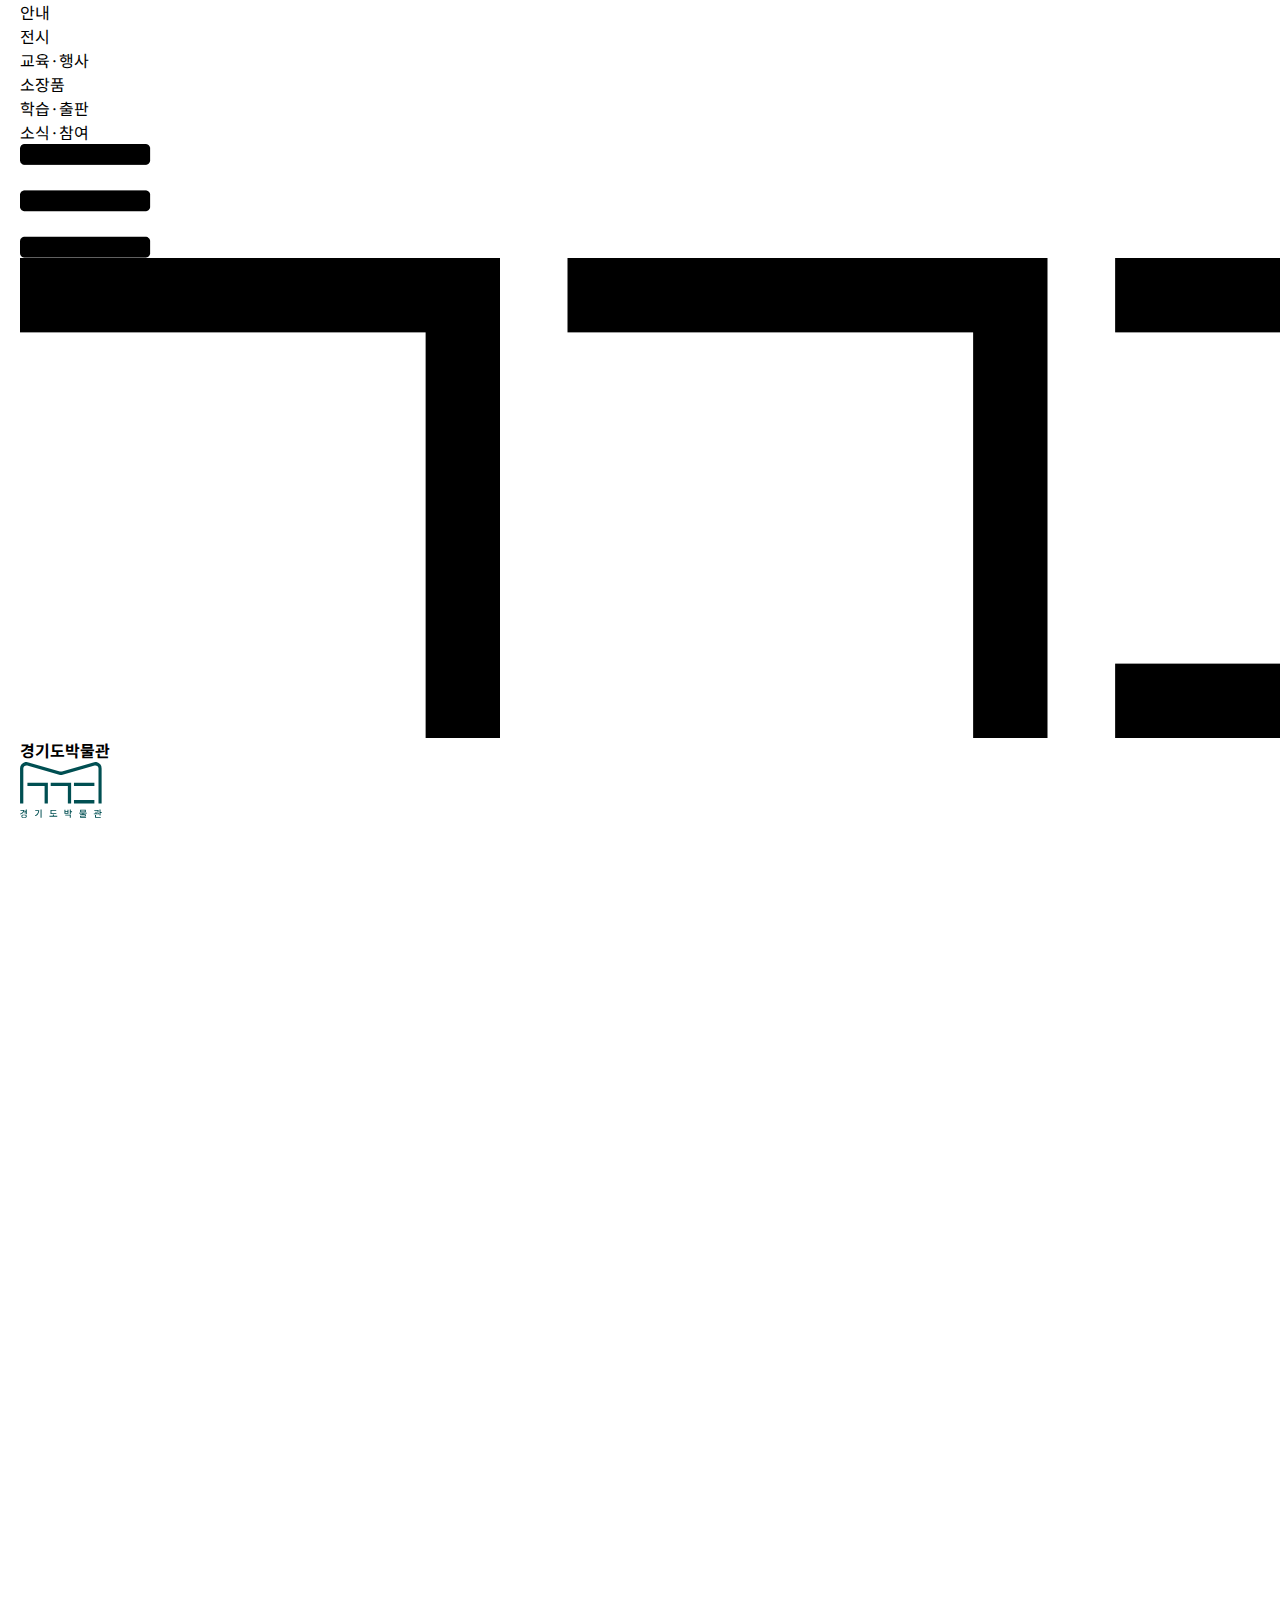
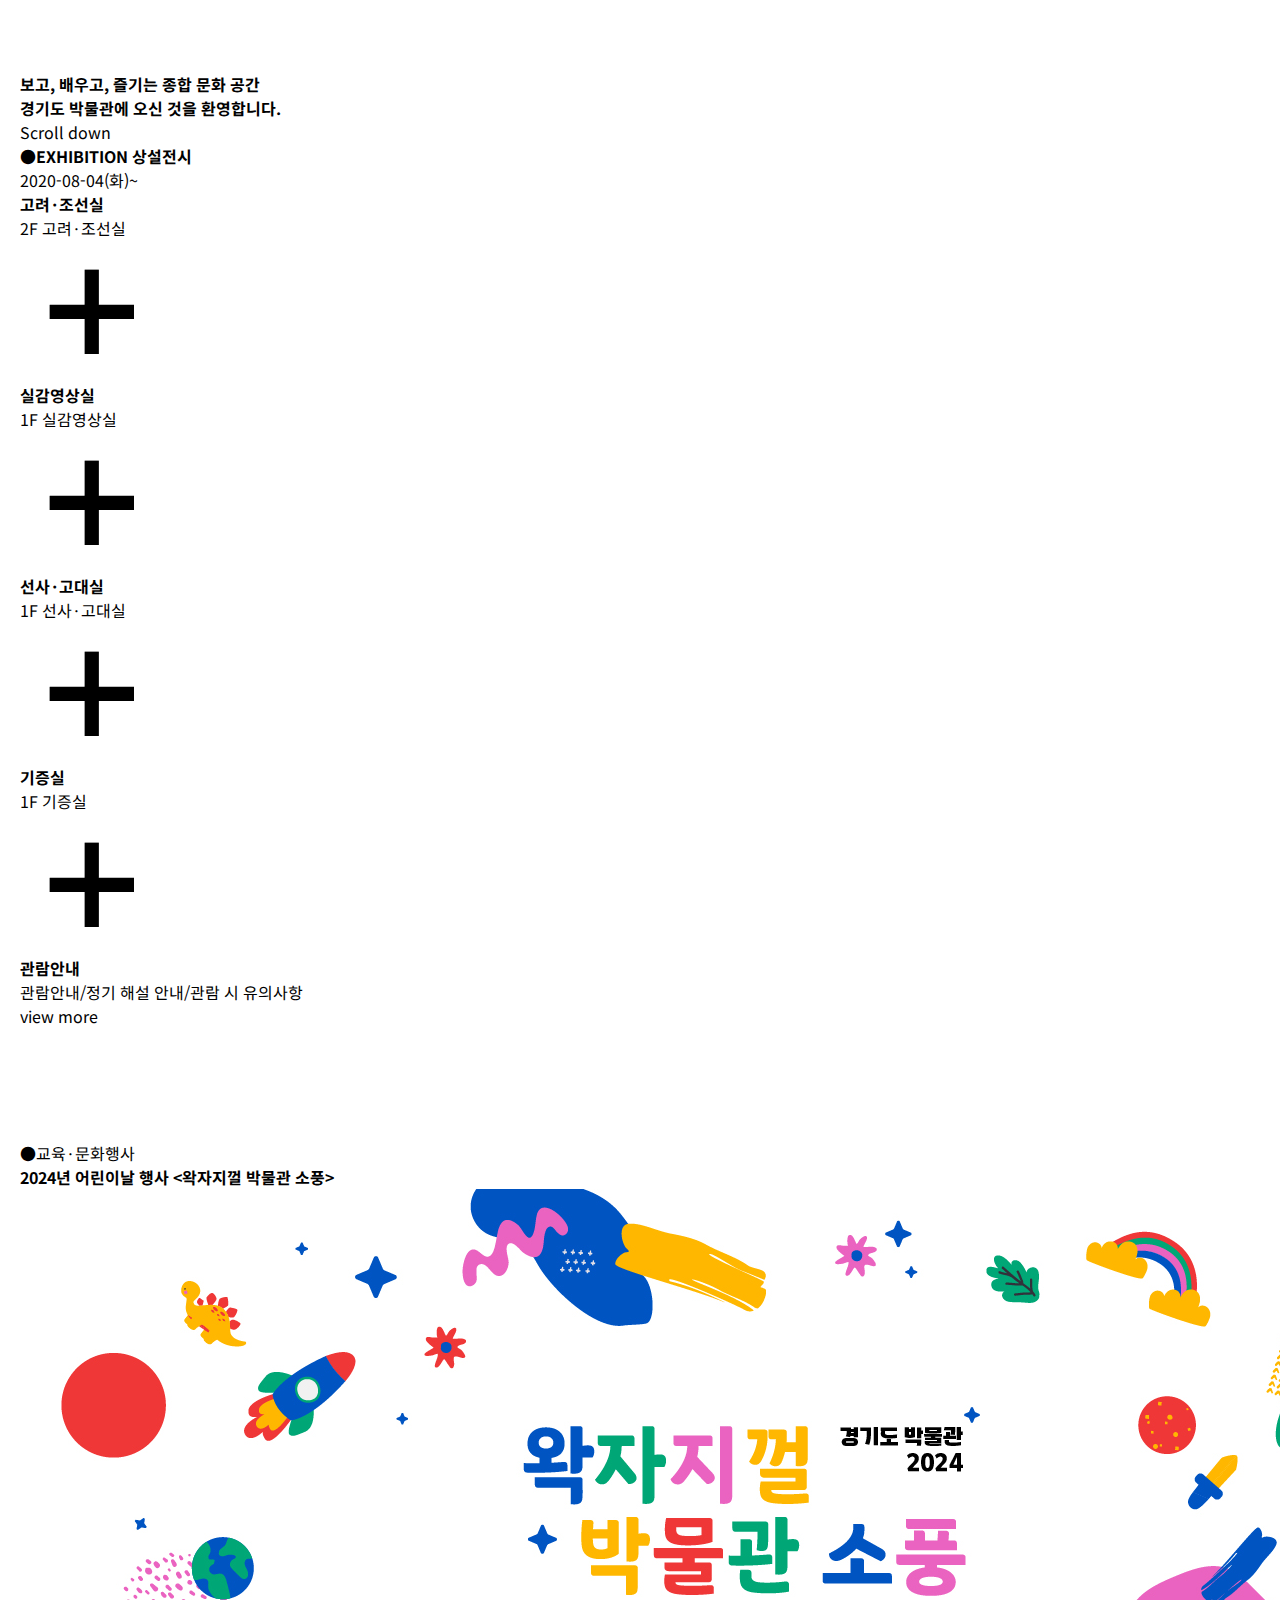
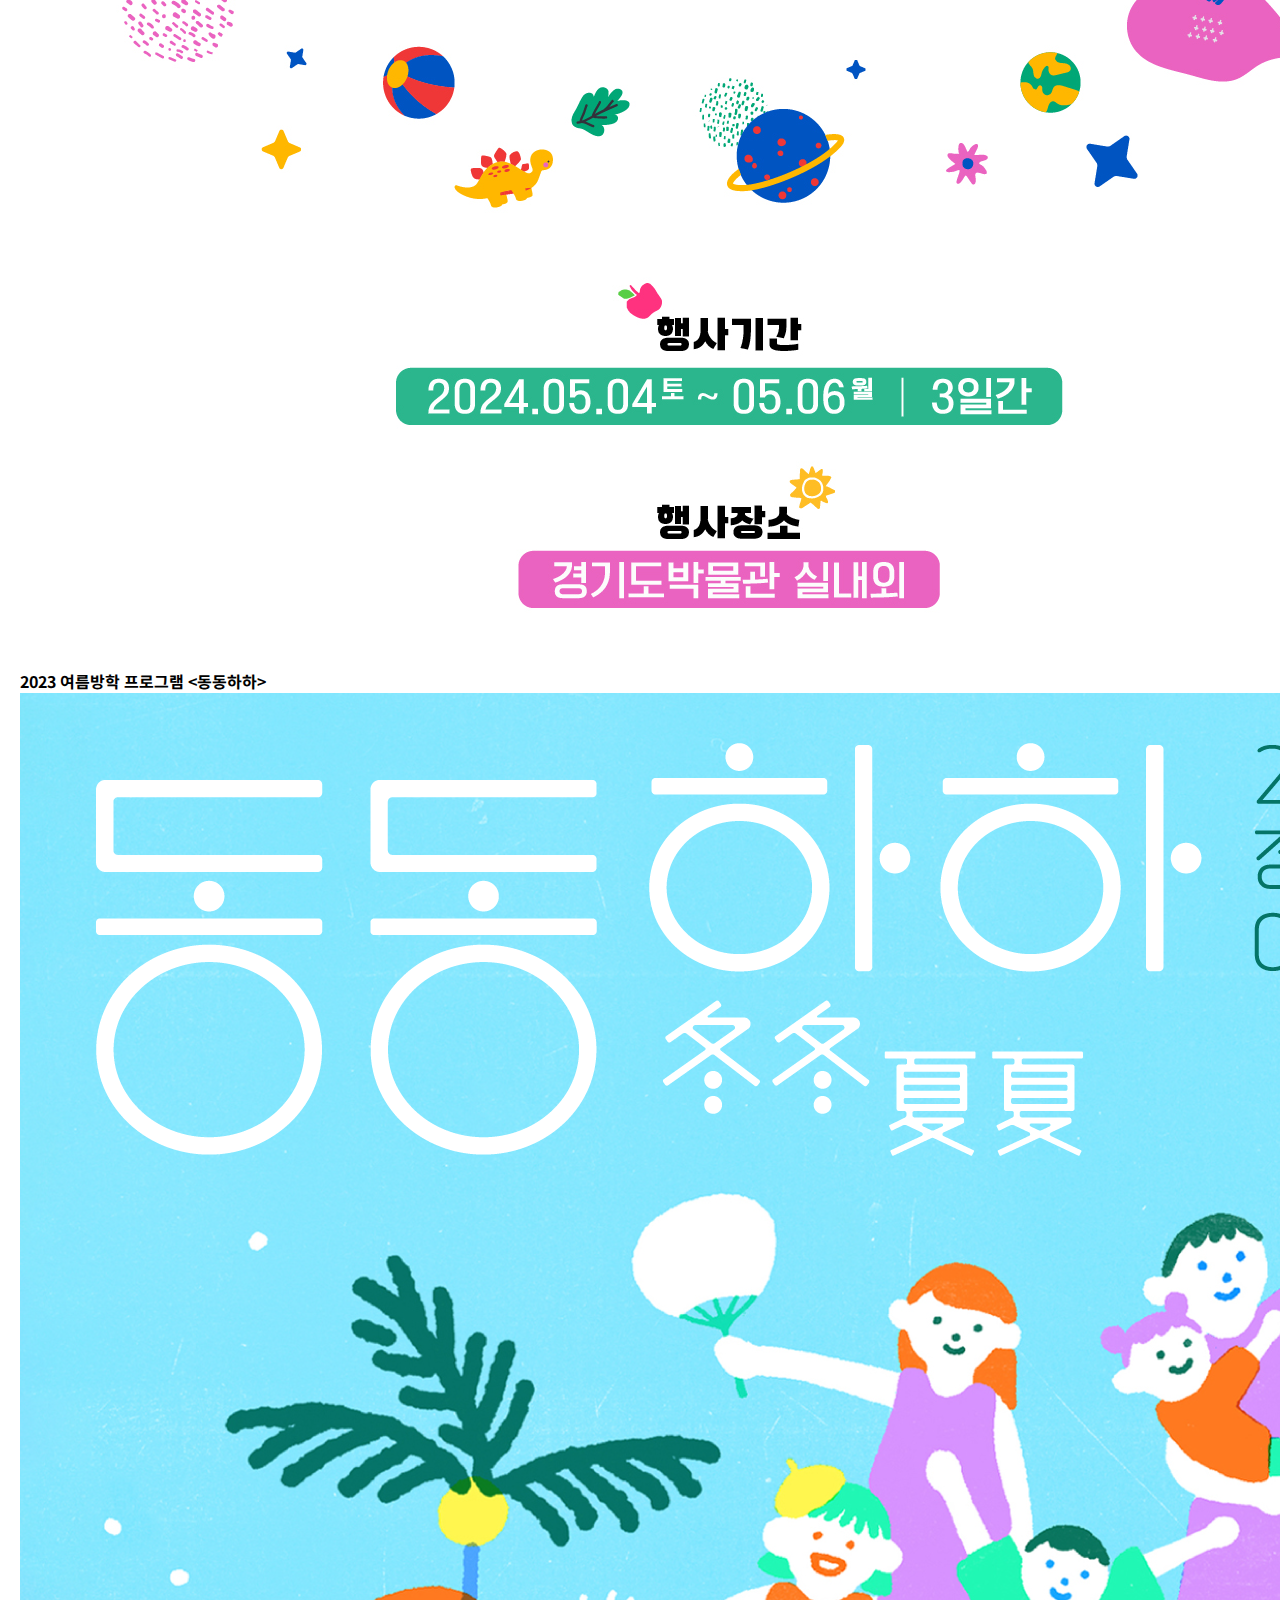
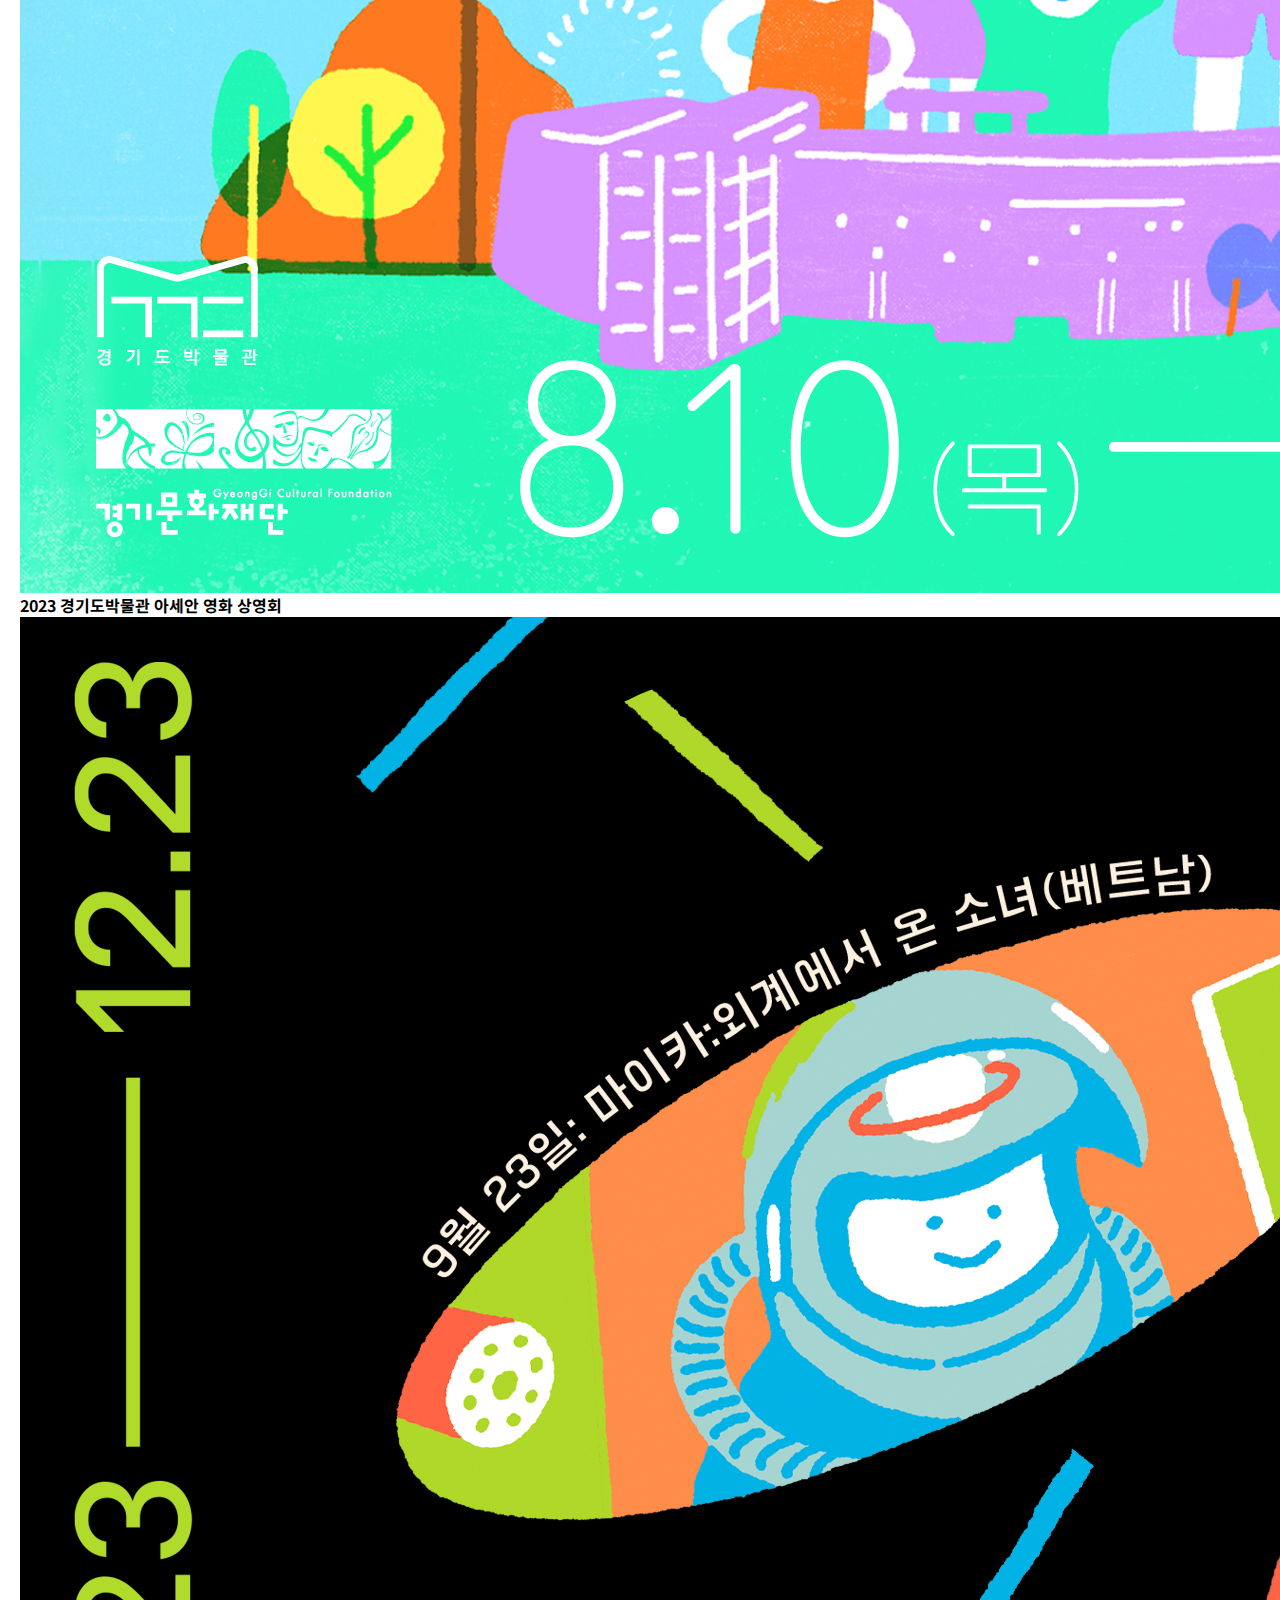
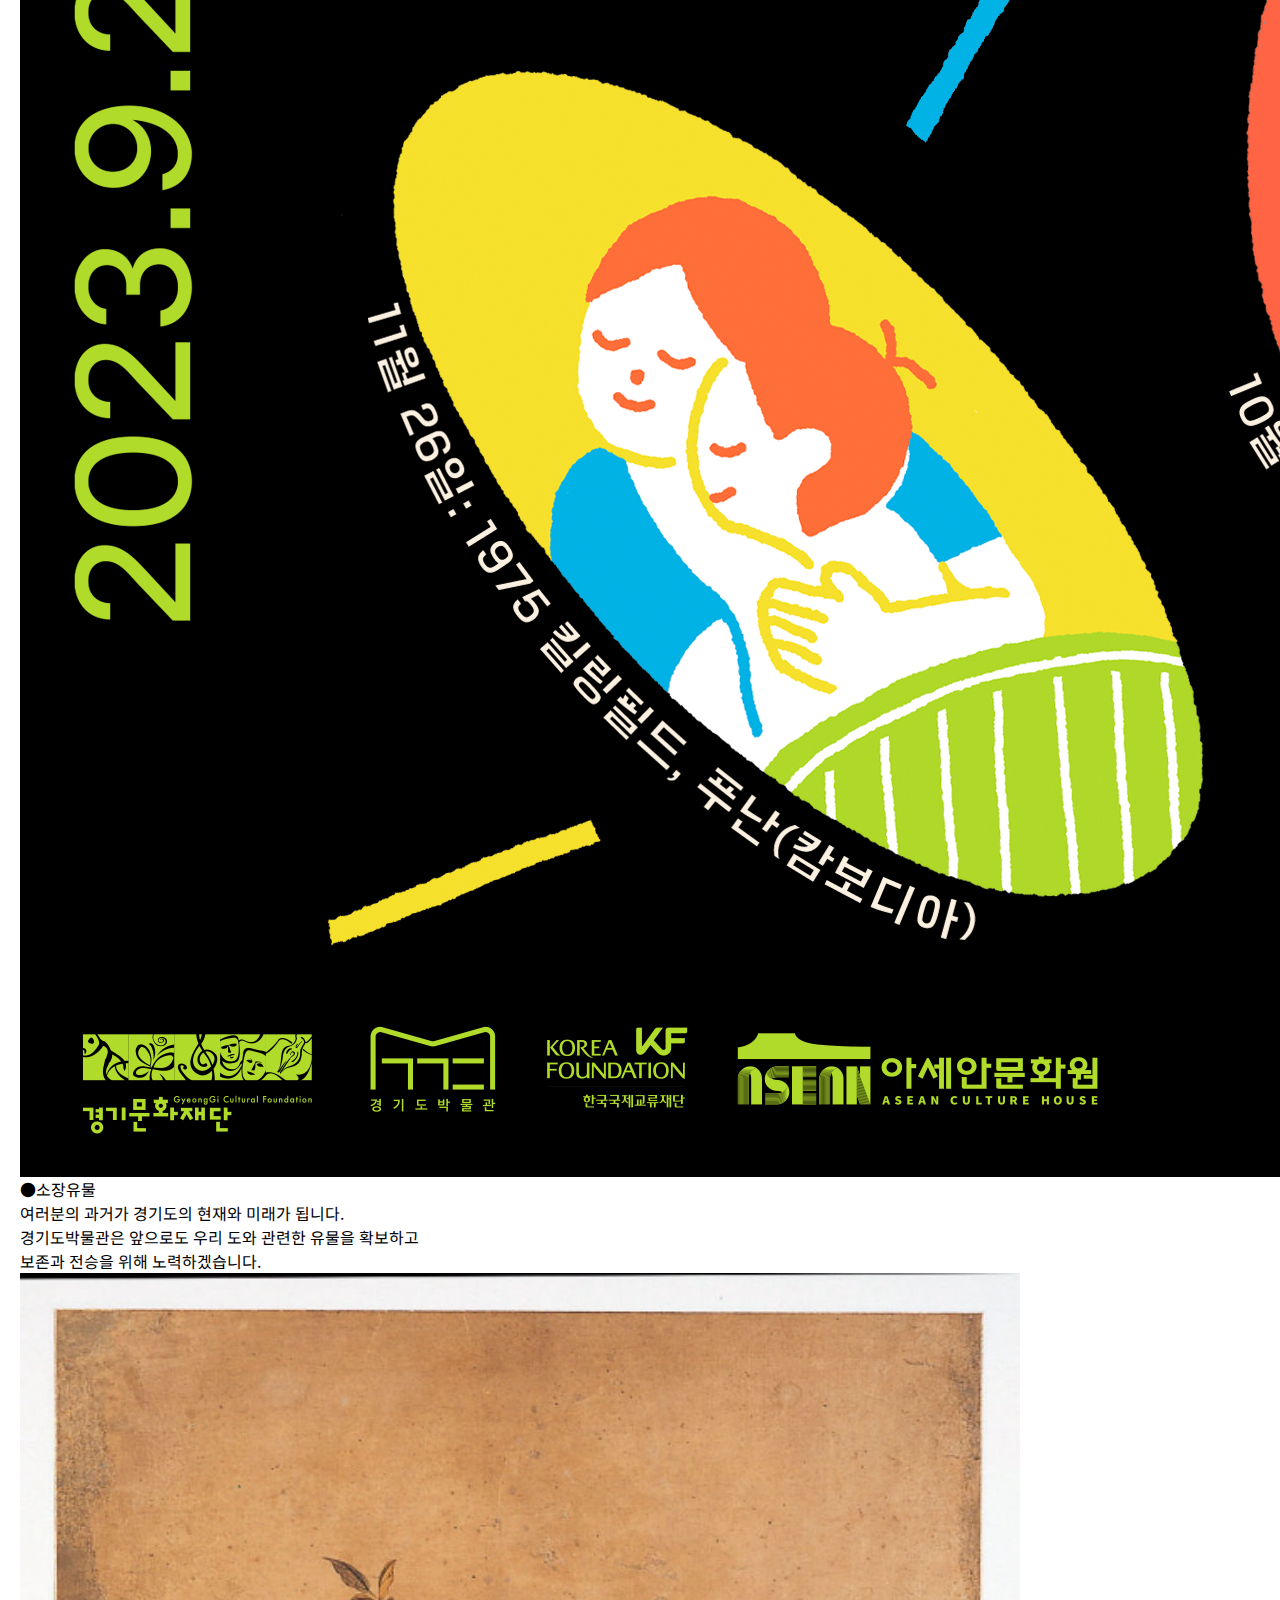
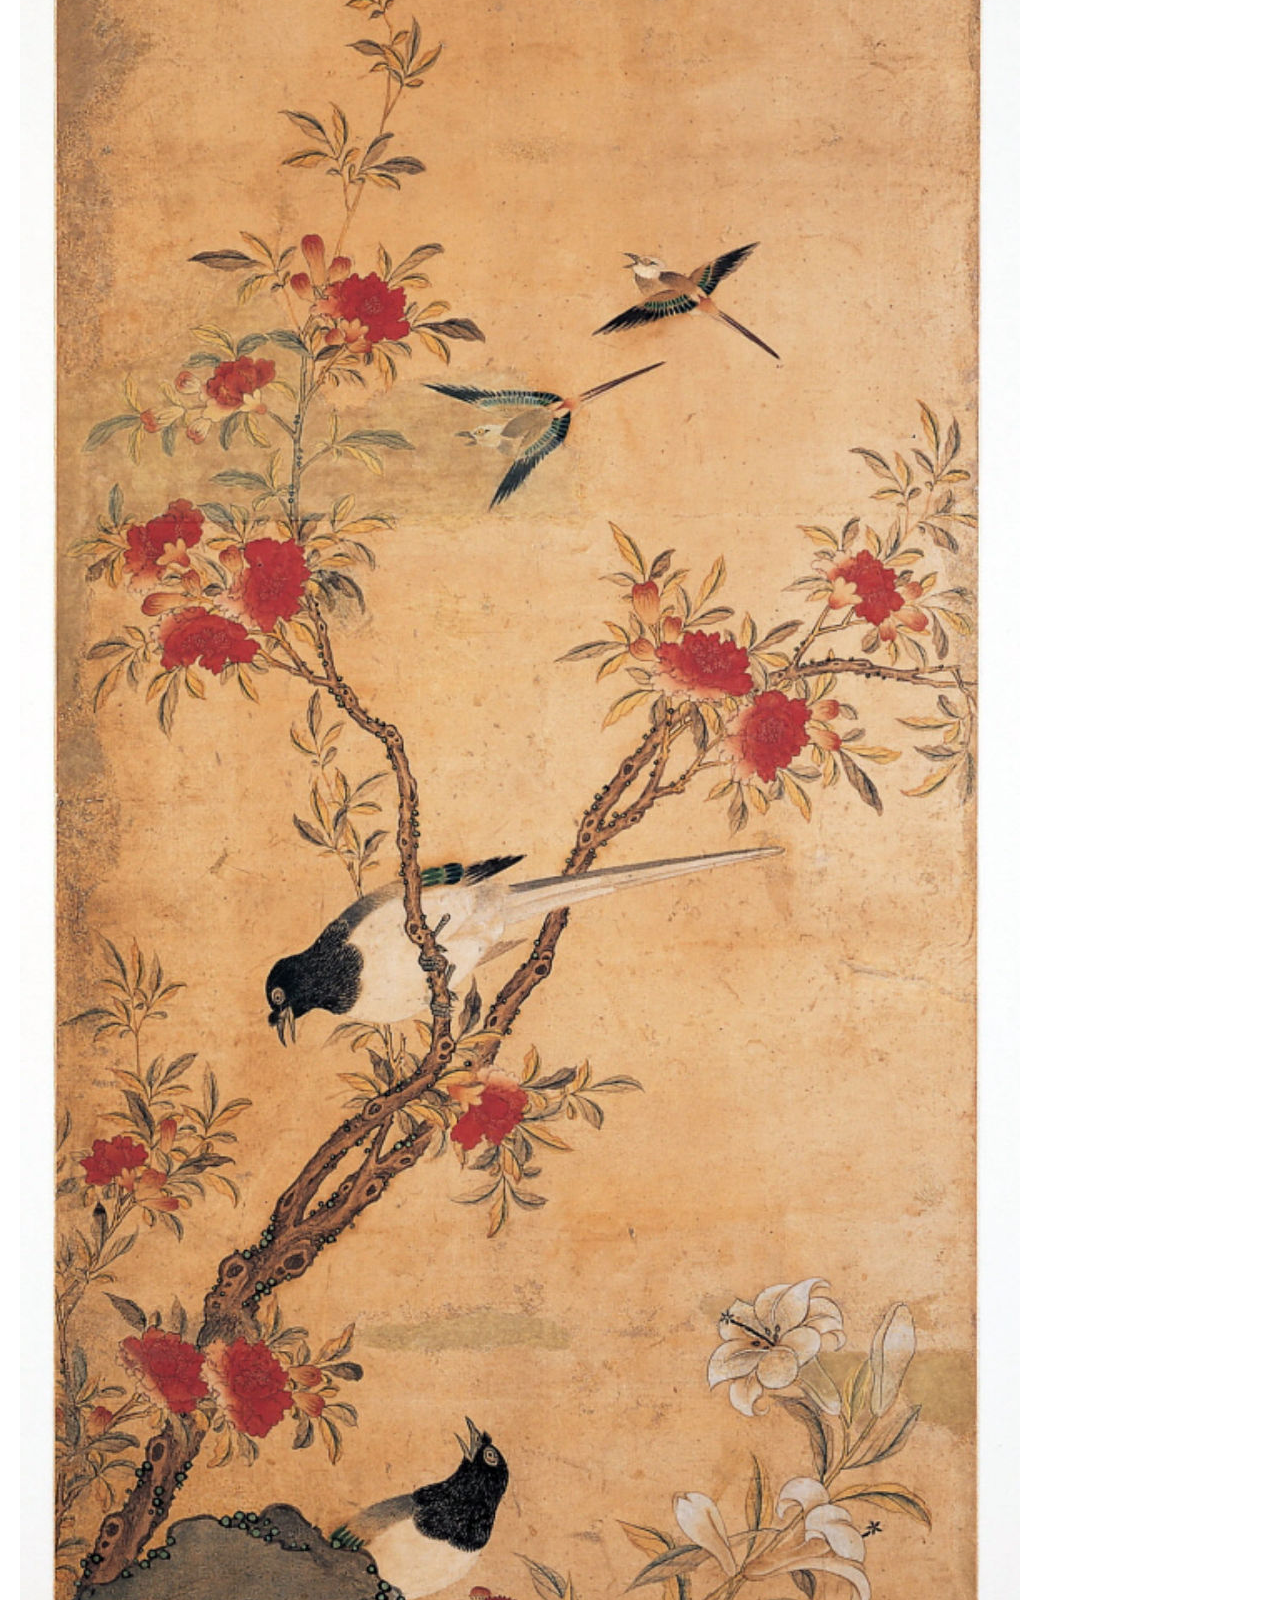
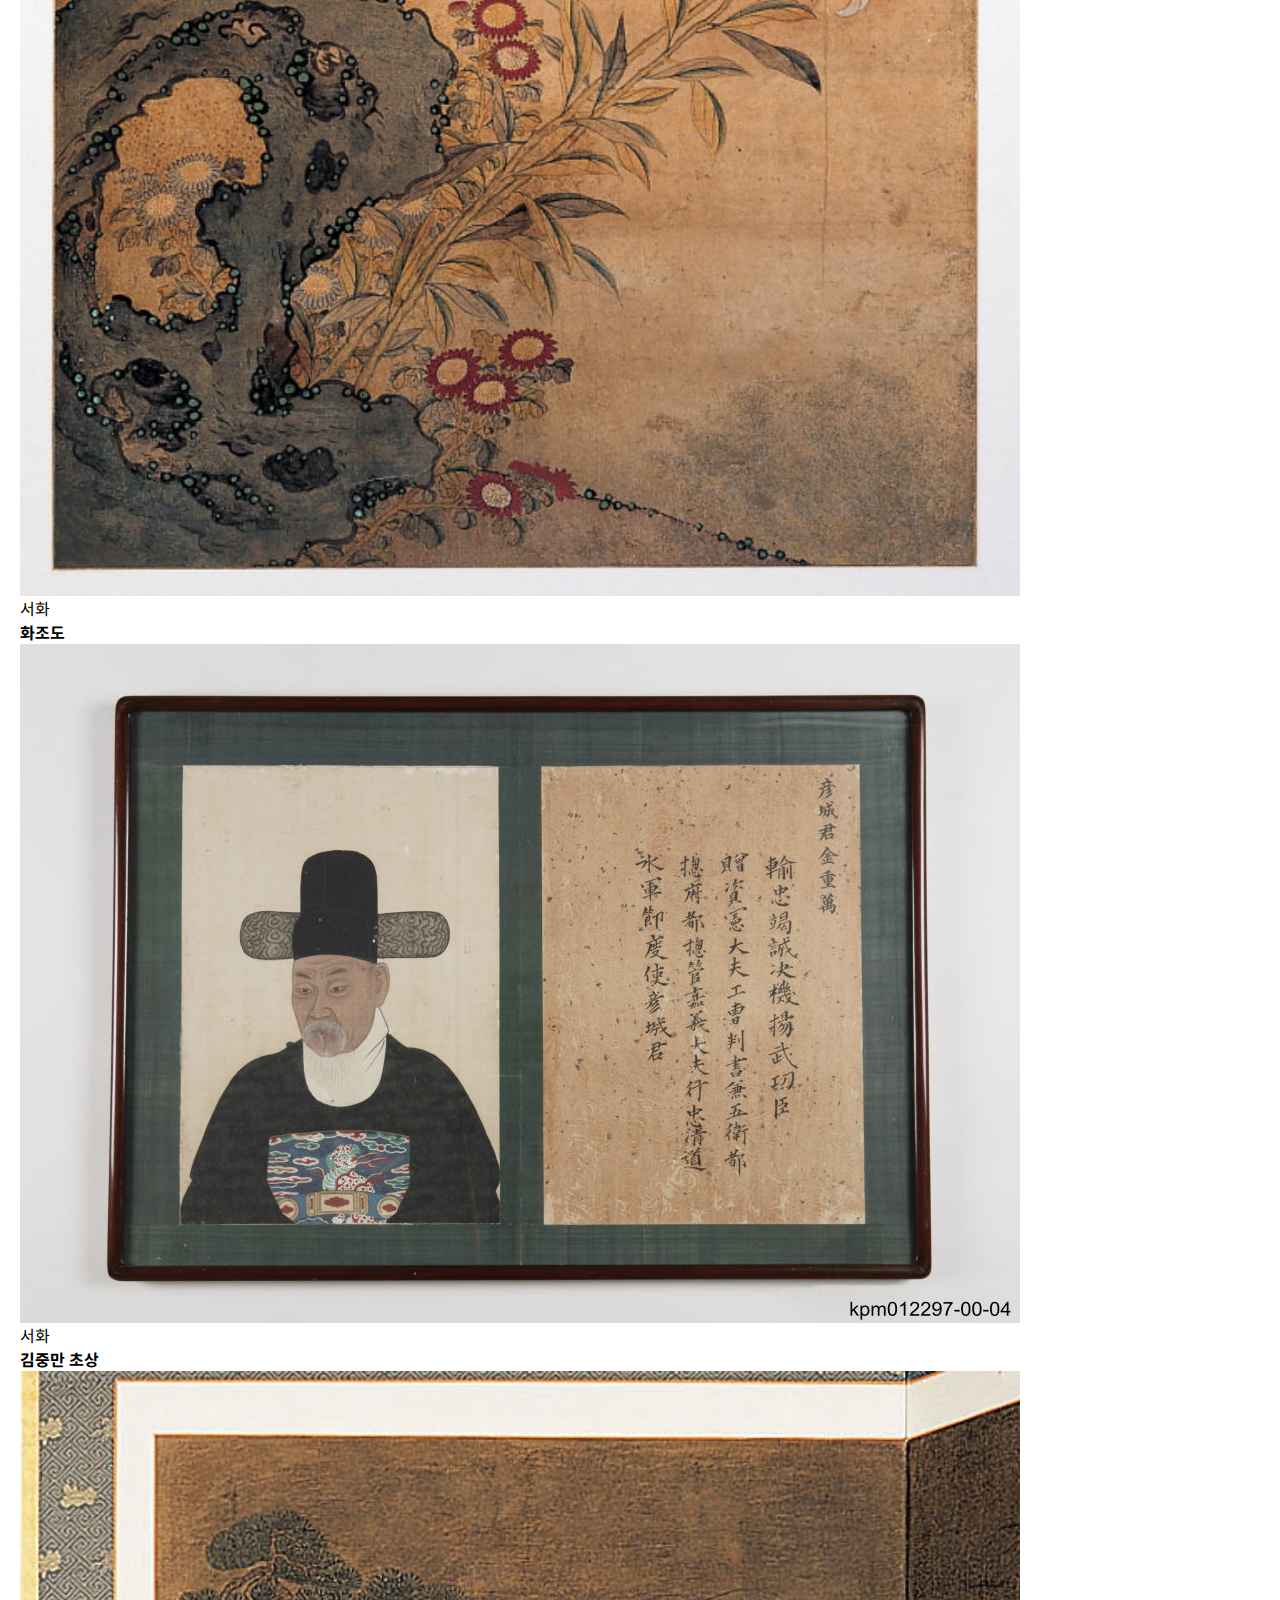
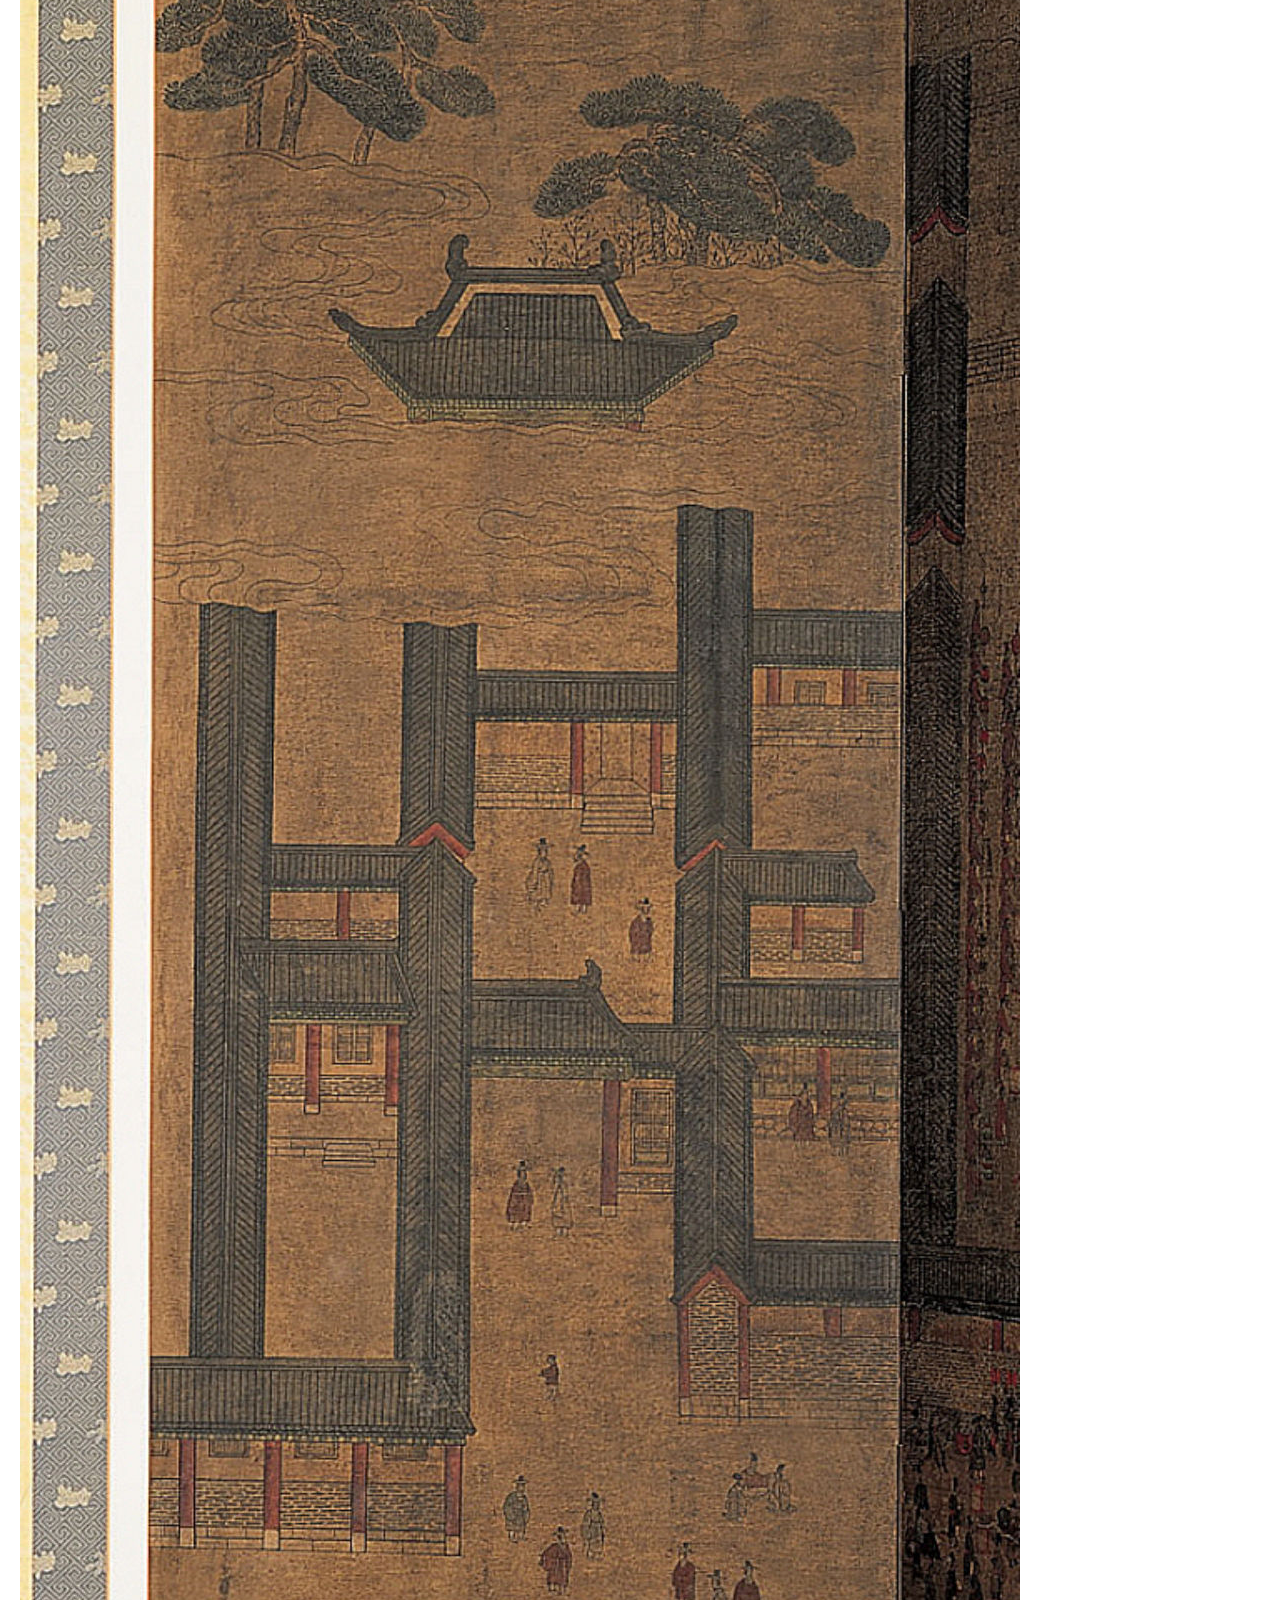
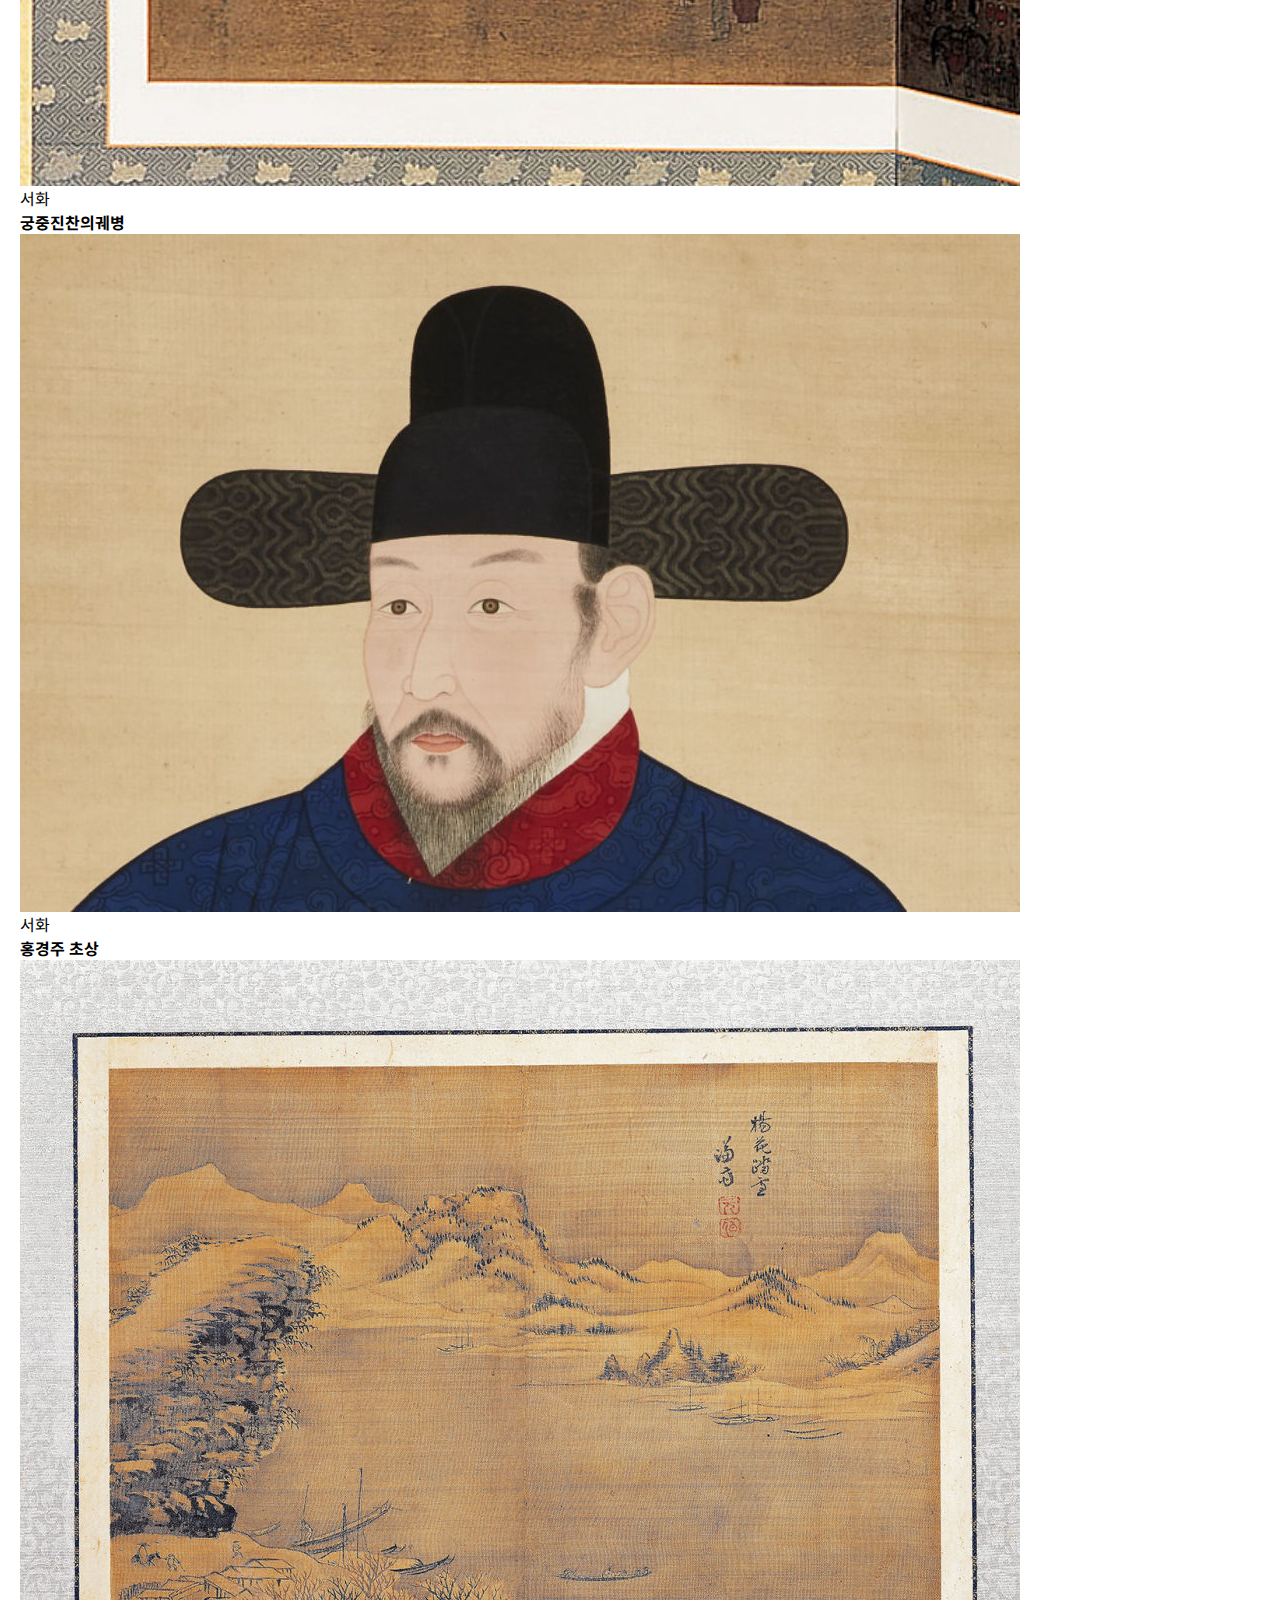
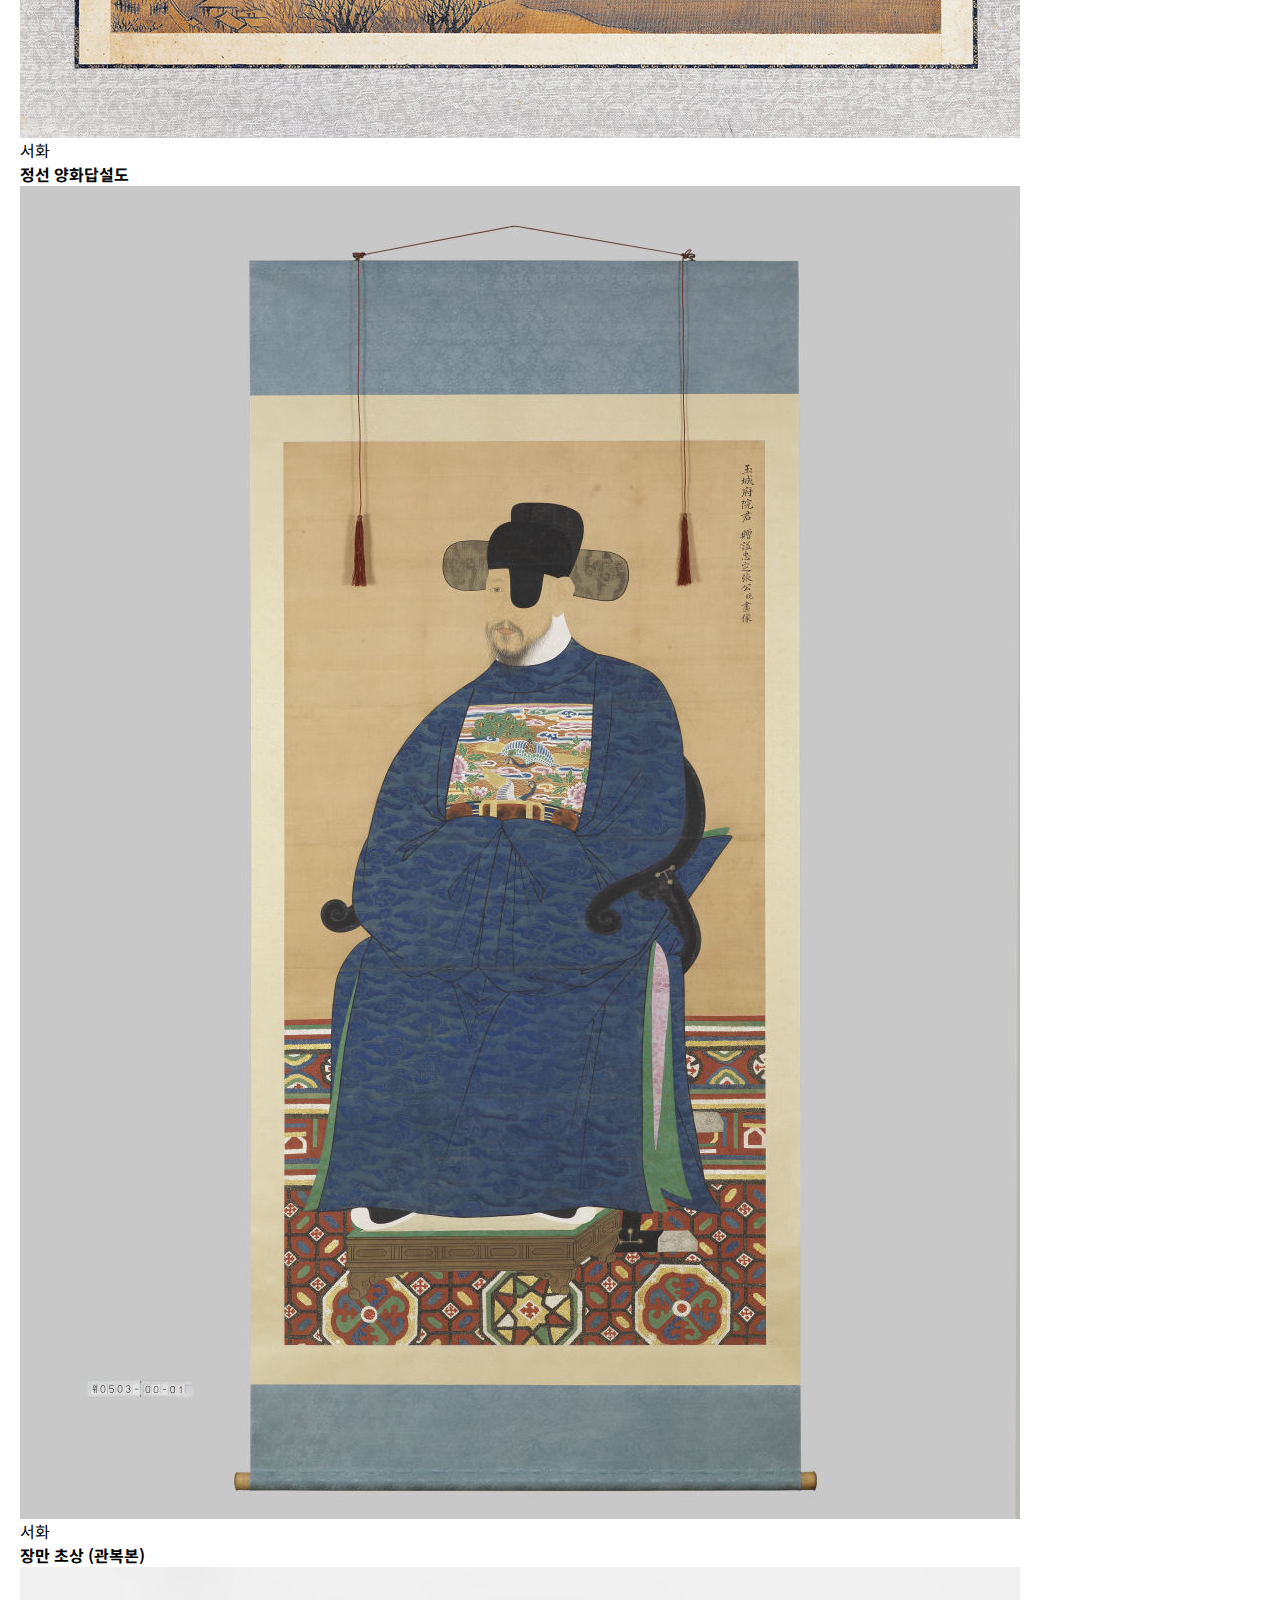
==== index.html @ 336c60ff "폴더 생성" ====
<!DOCTYPE html>
<html lang="ko">

<head>
  <meta charset="utf-8">
  <title>경기도박물관</title>
  <meta name="viewport" content="width=devi-width,initial-scale=1,minimum-scale=1,maximum-scale=1,user-scalable=no">
  <!-- favicon -->
  <link rel="icon" href="./favicon/favicon-32x32.png" sizes="any">
  <link rel="icon" href="./favicon/browserconfig.xml" type="image/svg+xml">
  <link rel="apple-touch-icon" href="./favicon/apple-touch-icon.png">
  <link rel="manifest" href="./favicon/site.webmanifest">
  <!-- og -->
  <meta property="og:title" content="경기도박물관">
  <meta property="og:url" content="">
  <meta property="og:image" content="/상설전시3.jpg">
  <meta property="og:description" content="여기가 경기! 도민들의 문화 놀이터, 경기도박물관">
  <meta property="og:type" content="website">
  <!-- reset css -->
  <link rel="stylesheet" href="./assets/style/reset.css">
  <!-- 공통된 css style -->
  <link rel="stylesheet" href="./assets/style/common.css">
  <link rel="stylesheet" href="./assets/style/global.css">
  <!-- page 별 css style -->
  <link rel="stylesheet" href="./index.css">
  <!-- jQuery -->
  <script src="./assets/js/jquery-3.6.0.min.js"></script>
  <script src="./assets/js/jquery-ui.min.js"></script>
  <!-- page 별 사용되는 js -->
  <script defer src="./index.js"></script>
  <!-- jQuery UI CSS -->
  <link rel="stylesheet" href="./assets/js/jquery-ui.css">
</head>

<body>

  <!----------- header ---------->
  <header>
    <ul class="global-menu">
      <li><a href="">안내</a></li>
      <li><a href="">전시</a></li>
      <li><a href="">교육·행사</a></li>
      <li><a href="">소장품</a></li>
      <li><a href="">학습·출판</a></li>
      <li><a href="">소식·참여</a></li>
    </ul>
    <a href=""><img src="./images/menu.png" alt="menu"></a>
  </header>

  <!----------- main ---------->
  <section class="main-wrapper">
    <div class="main-left">
      <div class="main-logo">
        <img src="./images/ㄱㄱㄷㅂㅁㄱlogo.png" alt="">
        <h2>경기도박물관</h2>
      </div>
      <div class="agency-logo">
        <img src="./images/경기도박물관logo.svg" alt="">
        <img src="./images/경기문화재단logo.png" alt="">
        <img src="./images/경기logo.png" alt="">
      </div>
    </div>
    <div class="main-right">
      <h3>보고, 배우고, 즐기는 종합 문화 공간<br>경기도 박물관에 오신 것을 환영합니다.</h3>
      <p>Scroll down</p>
    </div>
    <!-- 유튜브 링크 첨부 -->
  </section>

  <!----------- 관람안내 ---------->
  <section class="exhibition-wrapper">
    <div class="exhibition">
      <div class="exhibition-contents">
        <h3>●EXHIBITION 상설전시</h3>
        <p>2020-08-04(화)~</p>
      </div>
      <div class="exhibition-contents">
        <h3>고려·조선실</h3>
        <div class="btn-wrapper">
          <p>2F 고려·조선실</p>
          <img src="./images/more-btn.png" alt="">
        </div>
      </div>
      <div class="exhibition-contents">
        <h3>실감영상실</h3>
        <div class="btn-wrapper">
          <p>1F 실감영상실</p>
          <img src="./images/more-btn.png" alt="">
        </div>
      </div>
      <div class="exhibition-contents">
        <h3>선사·고대실</h3>
        <div class="btn-wrapper">
          <p>1F 선사·고대실</p>
          <img src="./images/more-btn.png" alt="">
        </div>
      </div>
      <div class="exhibition-contents">
        <h3>기증실</h3>
        <div class="btn-wrapper">
          <p>1F 기증실</p>
          <img src="./images/more-btn.png" alt="">
        </div>
      </div>
    </div>

    <div class="view-more-wrapper">
      <div class="view-more-txt">
        <h3>관람안내</h3>
        <p>관람안내/정기 해설 안내/관람 시 유의사항</p>
      </div>
      <a href="" class="view-more-btn">
        <p>view more</p>
        <img src="./images/arrow.png" alt="">
      </a>
    </div>
  </section>

  <!----------- 교육, 문화행사 ---------->
  <section class="program-wrapper">
    <div class="program">
      <div class="program-txt">
        <p>●교육·문화행사</p>
        <h3>2024년 어린이날 행사 &lt;왁자지껄 박물관 소풍&gt;</h3>
      </div>
      <div class="program-img">
        <a href=""><img src="./images/문화행사1.jpg" alt=""></a>
      </div>
    </div>
    <div class="program">
      <div class="program-txt">
        <h3>2023 여름방학 프로그램 &lt;동동하하&gt;</h3>
      </div>
      <div class="program-img">
        <a href=""><img src="./images/문화행사2.png" alt=""></a>
      </div>
    </div>
    <div class="program">
      <div class="program-txt">
        <h3>2023 경기도박물관 아세안 영화 상영회</h3>
      </div>
      <div class="program-img">
        <a href=""><img src="./images/문화행사3.png" alt=""></a>
      </div>
    </div>
  </section>

  <!----------- 소장유물 ---------->
  <section class="items-wrapper">
    <div class="items-info">
      <p>●소장유물</p>
      <p>여러분의 과거가 경기도의 현재와 미래가 됩니다.<br>경기도박물관은 앞으로도 우리 도와 관련한 유물을 확보하고<br>보존과 전승을 위해 노력하겠습니다.</p>
    </div>

    <div class="items-contents-wrapper">
      <div class="items">
        <div class="items-img-wrapper">
          <img src="./images/소장유물1.jpg" alt="">
        </div>
        <div class="items-txt-wrapper">
          <p>서화</p>
          <h4>화조도</h4>
        </div>
      </div>
      <div class="items">
        <div class="items-img-wrapper">
          <img src="./images/소장유물2.jpg" alt="">
        </div>
        <div class="items-txt-wrapper">
          <p>서화</p>
          <h4>김중만 초상</h4>
        </div>
      </div>
      <div class="items">
        <div class="items-img-wrapper">
          <img src="./images/소장유물3.jpg" alt="">
        </div>
        <div class="items-txt-wrapper">
          <p>서화</p>
          <h4>궁중진찬의궤병</h4>
        </div>
      </div>
      <div class="items">
        <div class="items-img-wrapper">
          <img src="./images/소장유물4.jpg" alt="">
        </div>
        <div class="items-txt-wrapper">
          <p>서화</p>
          <h4>홍경주 초상</h4>
        </div>
      </div>
      <div class="items">
        <div class="items-img-wrapper">
          <img src="./images/소장유물5.jpg" alt="">
        </div>
        <div class="items-txt-wrapper">
          <p>서화</p>
          <h4>정선 양화답설도</h4>
        </div>
      </div>
      <div class="items">
        <div class="items-img-wrapper">
          <img src="./images/소장유물6.jpg" alt="">
        </div>
        <div class="items-txt-wrapper">
          <p>서화</p>
          <h4>장만 초상 (관복본)</h4>
        </div>
      </div>
      <div class="items">
        <div class="items-img-wrapper">
          <img src="./images/소장유물7.jpg" alt="">
        </div>
        <div class="items-txt-wrapper">
          <p>서화</p>
          <h4>송시열 초상</h4>
        </div>
      </div>
      <div class="items">
        <div class="items-img-wrapper">
          <img src="./images/소장유물8.jpg" alt="">
        </div>
        <div class="items-txt-wrapper">
          <p>서화</p>
          <h4>조영복 초상 (유복본)</h4>
        </div>
      </div>
      <div class="items">
        <div class="items-img-wrapper">
          <img src="./images/소장유물9.jpg" alt="">
        </div>
        <div class="items-txt-wrapper">
          <p>서화</p>
          <h4>김득신 취선도</h4>
        </div>
      </div>
      <div class="items">
        <div class="items-img-wrapper">
          <img src="./images/소장유물10.jpg" alt="">
        </div>
        <div class="items-txt-wrapper">
          <p>서화</p>
          <h4>유덕장 묵죽도</h4>
        </div>
      </div>
    </div>

    <div class="view-more-wrapper">
      <div class="view-more-txt">
        <h3>소장유물</h3>
        <p>서화/고문서/고유물/민속공예/복식/도자</p>
      </div>
      <a href="" class="view-more-btn">
        <p>view more</p>
        <img src="./images/arrow.png" alt="">
      </a>
    </div>
  </section>

  <!----------- 오시는길 ---------->
  <section class="location-wrapper">
    <div class="location-btn-box">
      <h3>오시는 길</h3>
      <div class="location-btn">
        <div class="location-btn-txt">
          <p>오시는 길</p>
          <p>대중교통</p>
          <p>주차안내</p>
        </div>
        <img src="./images/arrow.png" alt="">
      </div>
    </div>
  </section>

  <footer>
    <div class="footer-top-wrapper">
      <img src="./images/ㄱㄱㄷlogo.png" alt="">
      <div class="footer-txt">
        <h3>여기가 경기!<br>도민들의 문화 놀이터,<br>ㄱㄱㄷㅂㅁㄱ 경기도박물관</h3>
        <div class="sns-logo">
          <a href=""><img src="./images/instagram.png" alt=""></a>
          <a href=""><img src="./images/facebook.png" alt=""></a>
          <a href=""><img src="./images/youtube.png" alt=""></a>
        </div>
      </div>
    </div>
    <div class="footer-bottom-wrapper">
      <div class="newsletter">
        <p>Newsletter</p>
        <div class="newsletter-form">
          <p>Enter your e-mail</p>
          <a href=""><img src="./images/arrow.png" alt=""></a>
        </div>
        <p>©Copyright GGCF. ALL RIGHTS RESERVED.</p>
      </div>
      <ul class="link-list">
        <li>박물관 소개
          <ul>
            <li>박물관 소개</li>
            <li>뮤지엄 파크 소개</li>
            <li>미션과 비전</li>
            <li>MI</li>
            <li>연혁</li>
            <li>조직 및 업무</li>
          </ul>
        </li>
        <li>정보공개
          <ul>
            <li>행정정보 공개</li>
            <li>경영공시</li>
            <li>클린신고센터</li>
            <li>이용약관</li>
          </ul>
        </li>
        <li>family sites
          <ul>
            <li>경기문화재단</li>
            <li>경기도미술관</li>
            <li>백남준아트센터</li>
            <li>실학박물관</li>
            <li>전곡선사박물관</li>
            <li>경기도어린이박물관</li>
            <li>경기북부어린이박물관</li>
            <li>경기문화재연구원</li>
            <li>경기상상캠퍼스</li>
          </ul>
        </li>
      </ul>
    </div>
  </footer>

</body>

</html>
---- assets/style/common.css ----
@charset "UTF-8";
/* fonts */
/* Noto Sans KR, Noto Sans */

@import url('https://fonts.googleapis.com/css2?family=Noto+Sans+KR:wght@100..900&family=Noto+Sans:ital,wght@1,100..900&display=swap');

:root {
    /* 폰트 설정 */
    --font-m-ko:"Noto Sans KR","Noto Sans",-apple-system, BlinkMacSystemFont, "Helvetica Neue","Apple SD Gothic Neo", Arial, sans-serif;
    --font-m-en: "Noto Sans",-apple-system, BlinkMacSystemFont, "Helvetica Neue","Apple SD Gothic Neo", Arial, sans-serif;
    --font-pc-ko:"Noto Sans KR","Noto Sans",-apple-system, BlinkMacSystemFont, "Malgun Gothic", "맑은 고딕", helvetica, "Apple SD Gothic Neo", sans-serif;
    --font-pc-en:"Noto Sans",-apple-system, BlinkMacSystemFont, "Helvetica Neue","Apple SD Gothic Neo", Arial, sans-serif;
    
    /* 폰트 크기 설정 */
    --font-xxlg: 50px;
    --font-xlg: 33px;
    --font-lg: 25px;
    --font-md: 20px;
    --font-sm: 16px;
    --font-xsm: 12px;


    /* 폰트 두께 */
    --font-semiBold: 600;
    --font-medium: 500;
    --font-regular: 400;

    /* 색상 설정 */
    --color-white: #fff; 
    --color-black: #000; 
}
---- assets/style/global.css ----
@charset "utf-8";

body {
  margin: 0px 20px;
  font-family: "Noto Sans KR","Noto Sans";
}
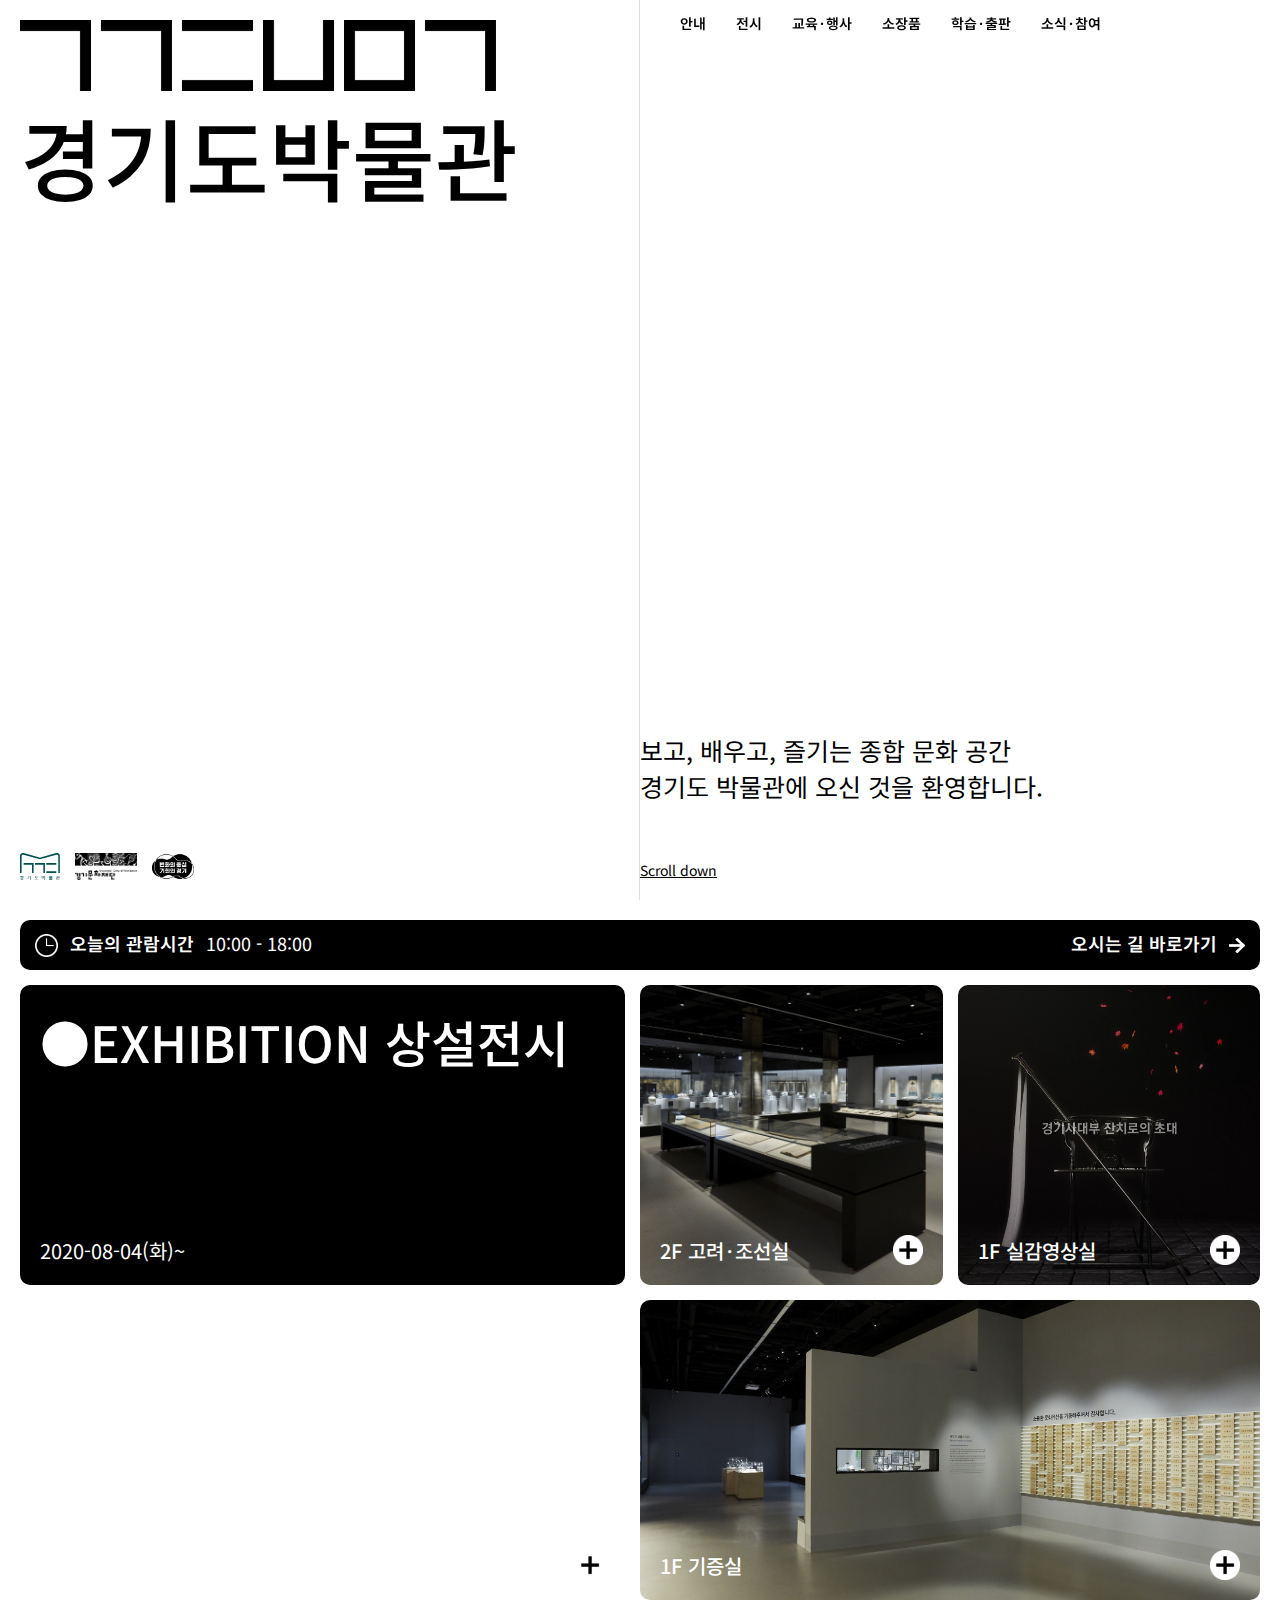
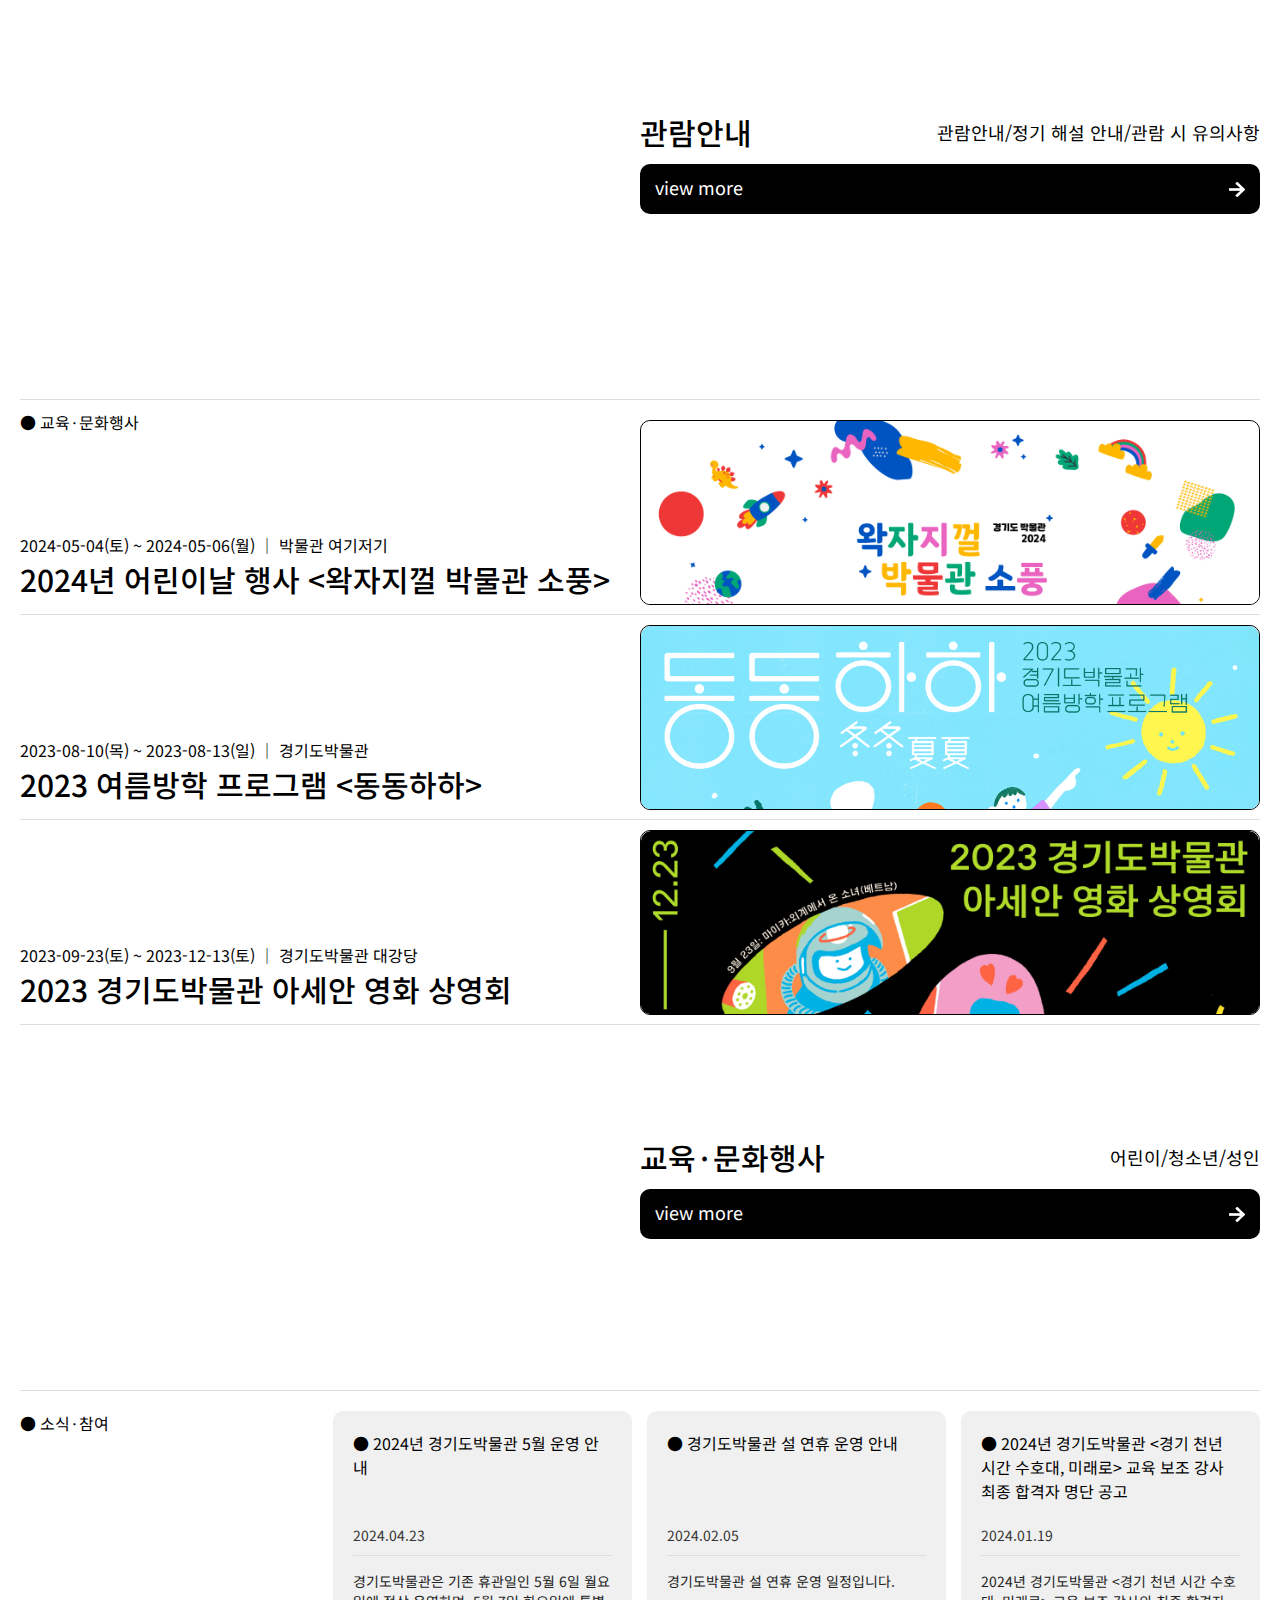
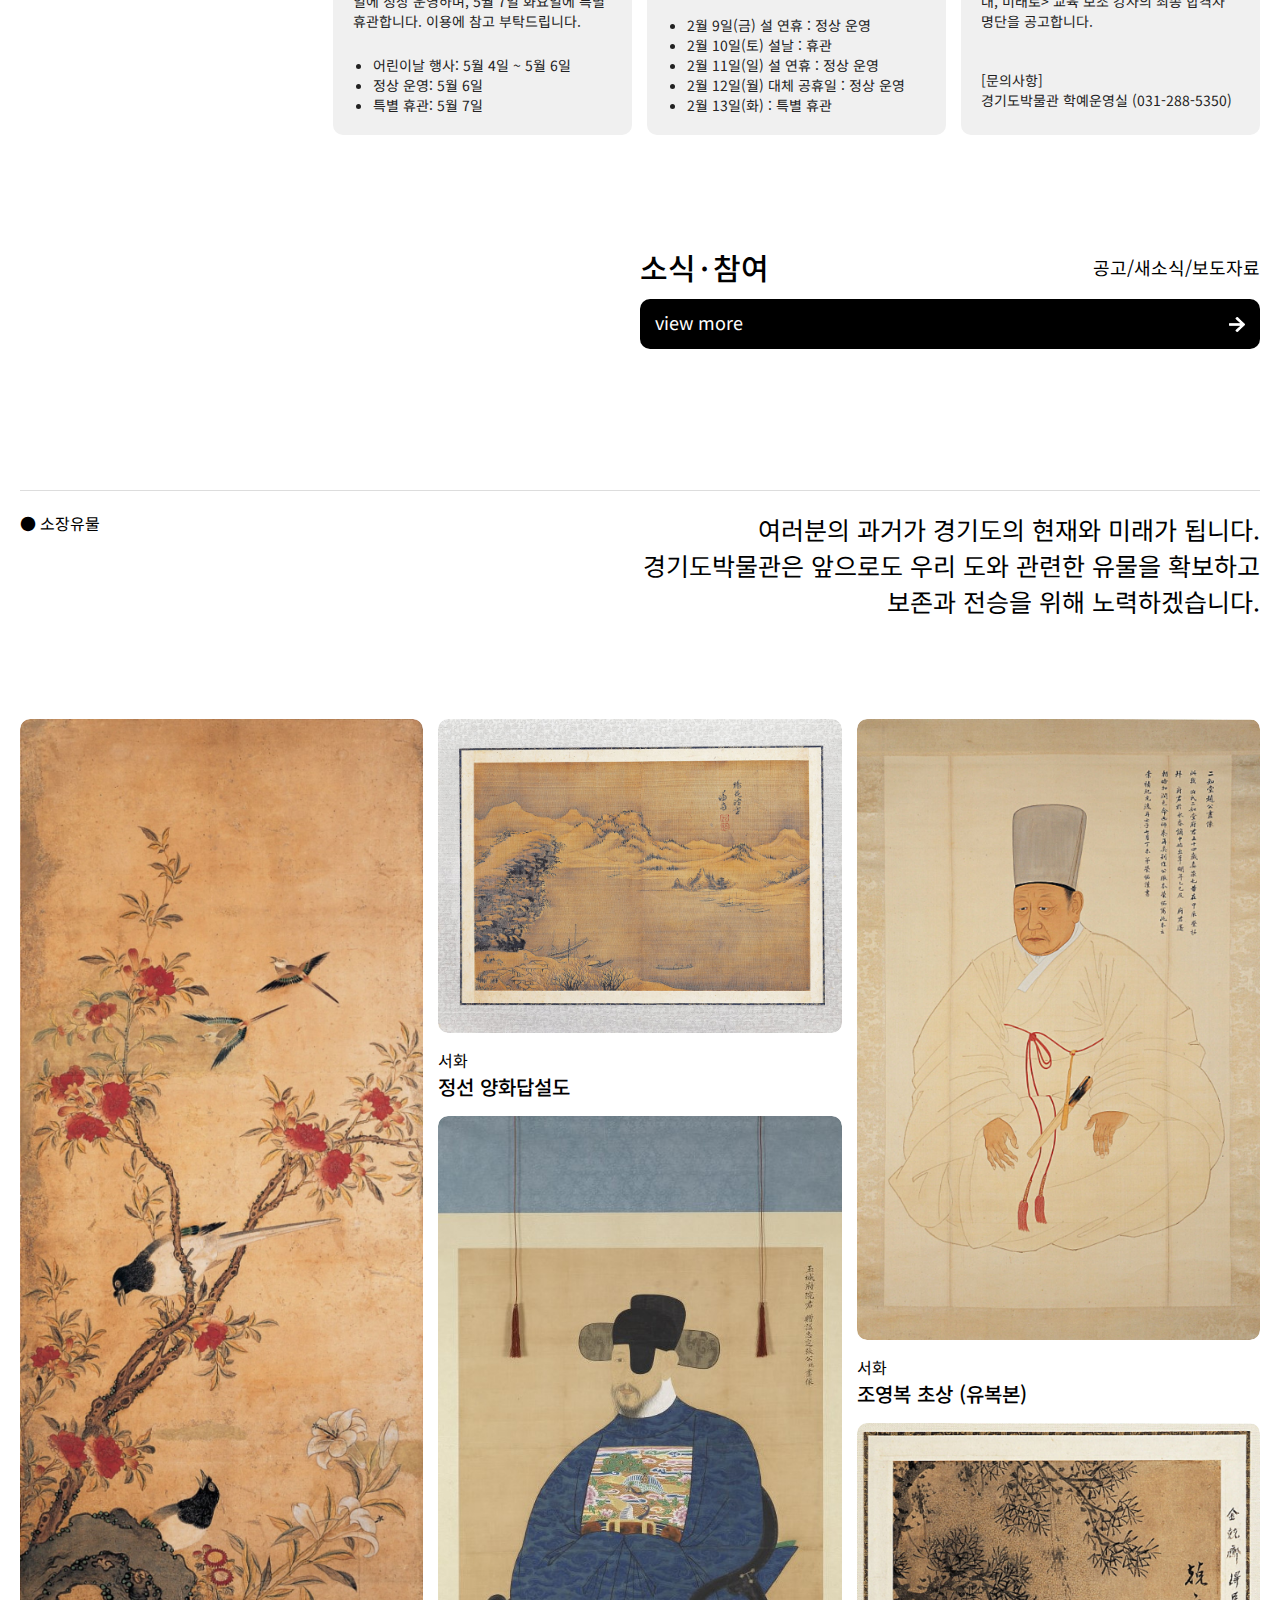
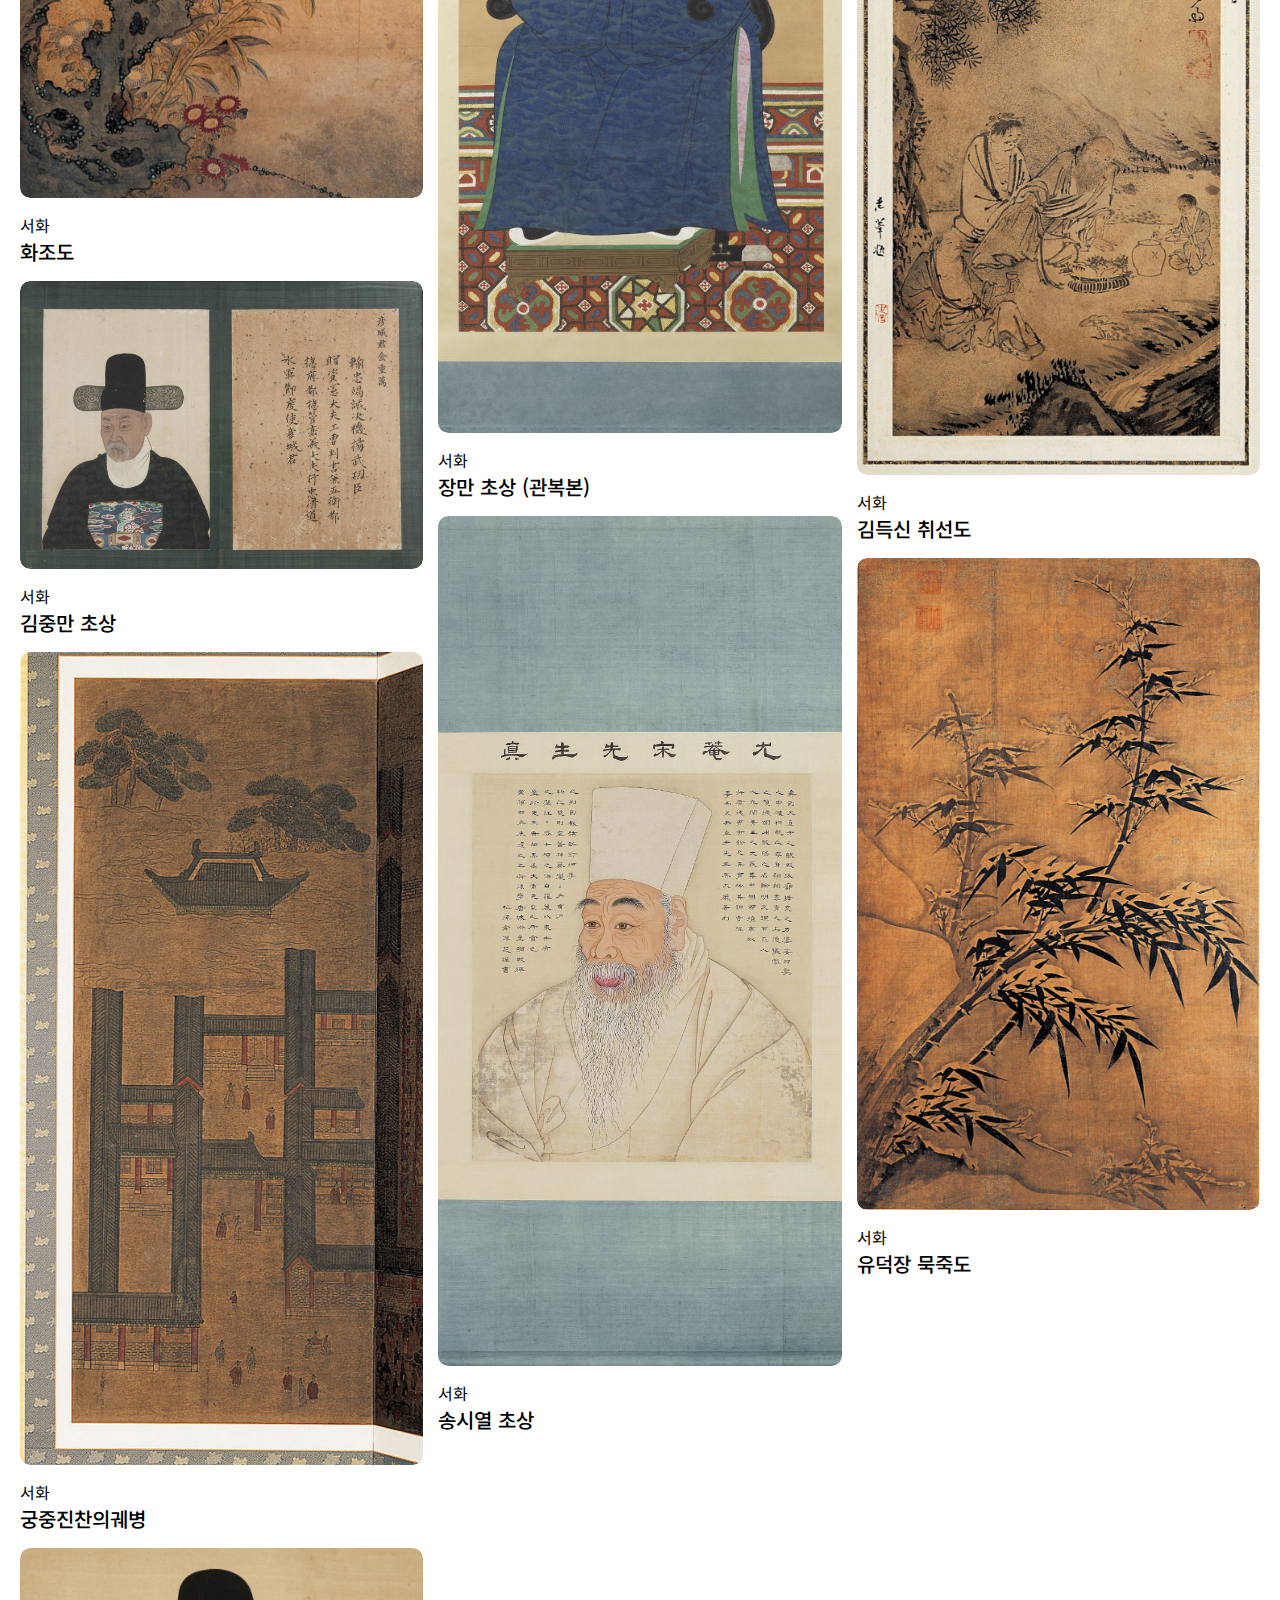
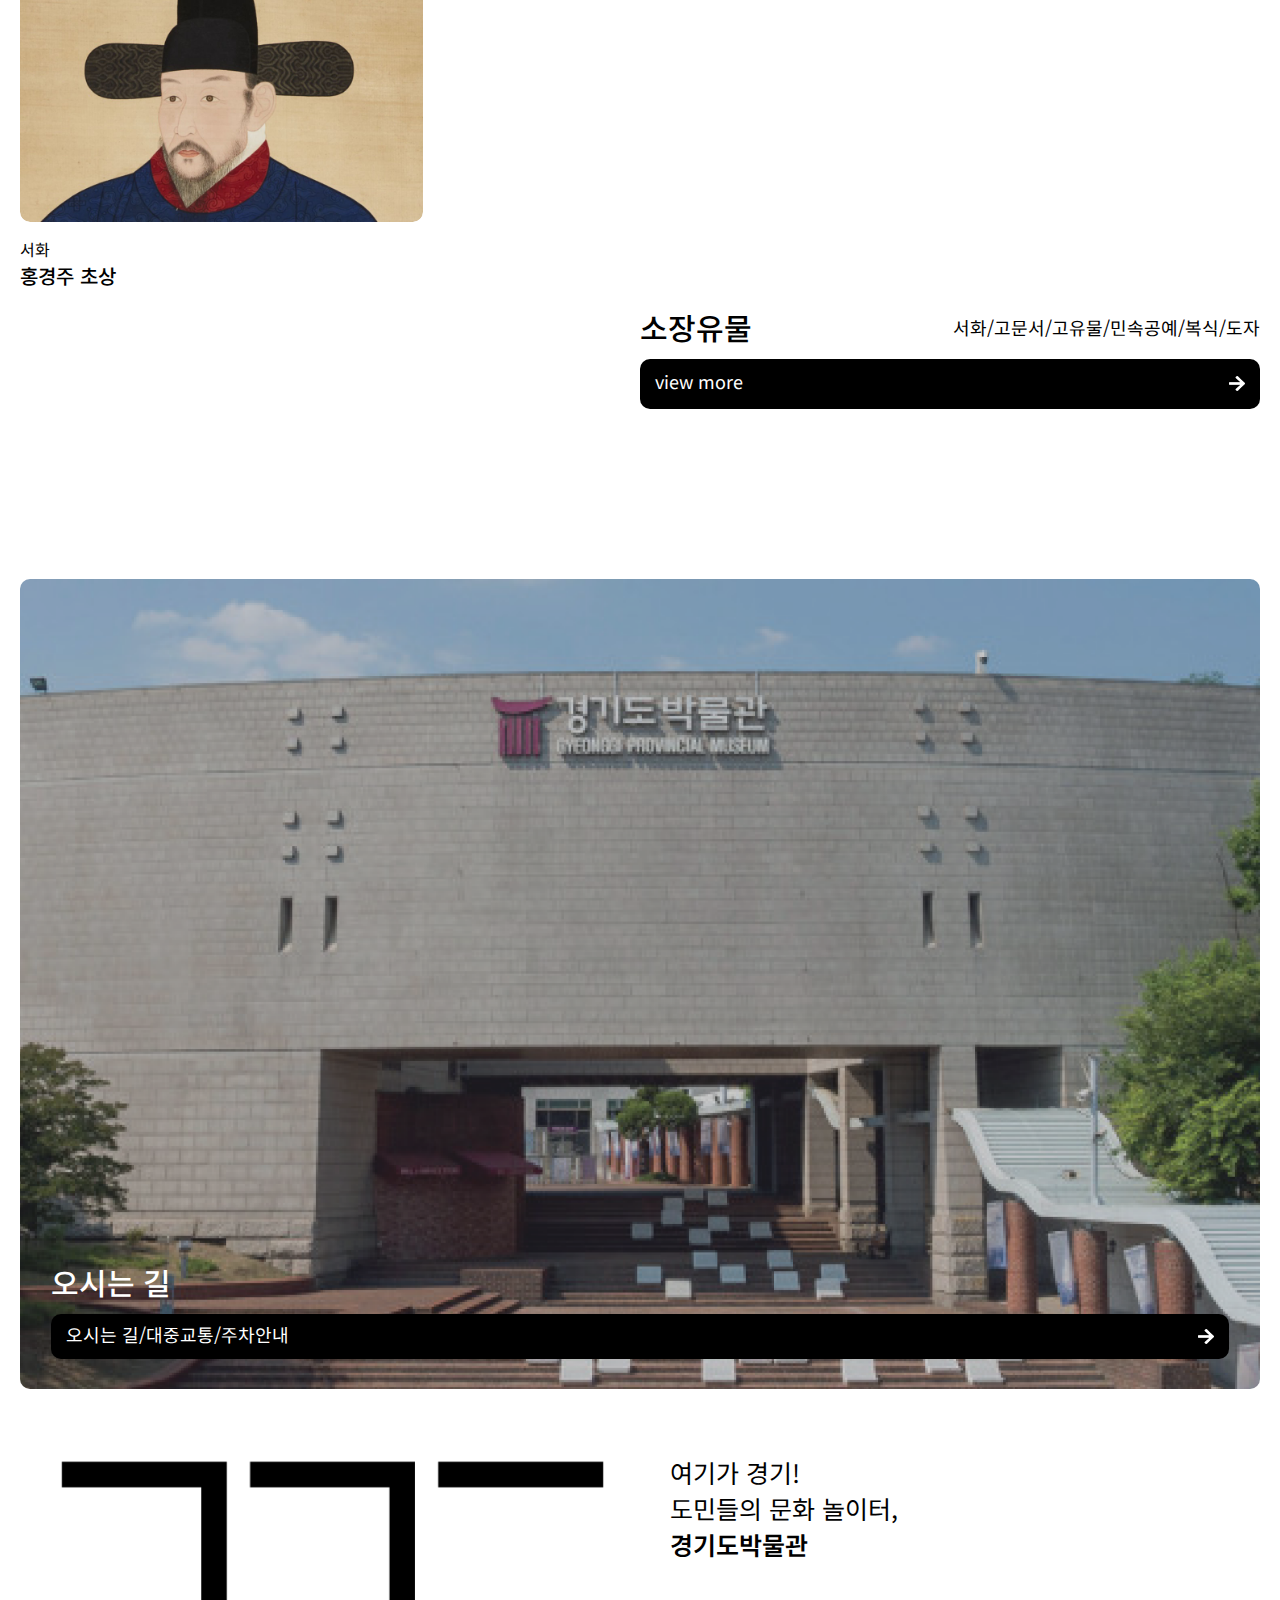
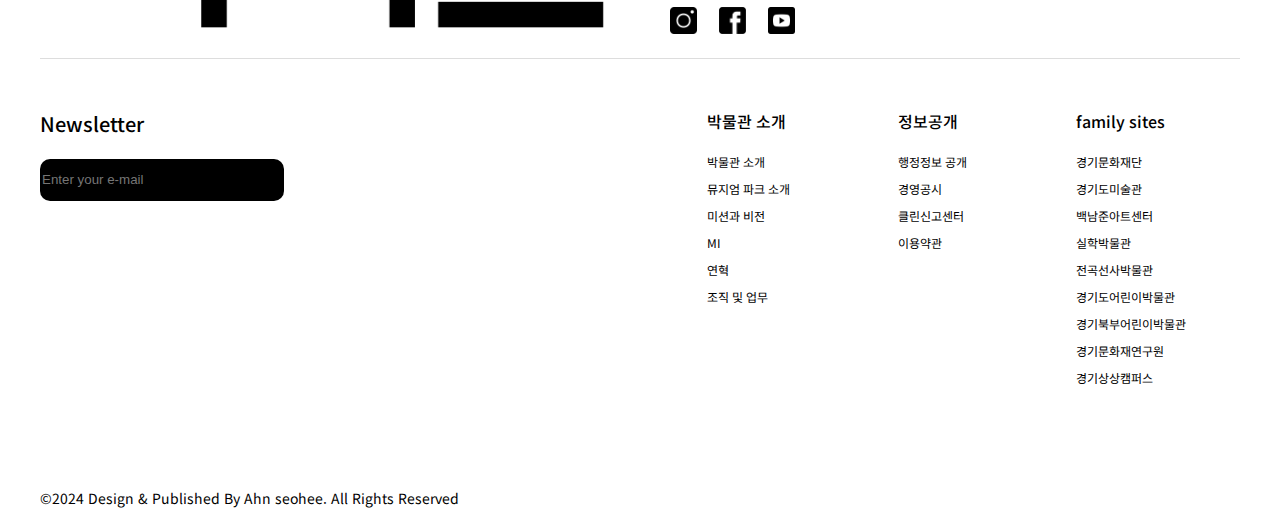
==== commit 8f50d418: "css 작업" ====
--- a/index.html
+++ b/index.html
@@ -12,8 +12,8 @@
   <link rel="manifest" href="./favicon/site.webmanifest">
   <!-- og -->
   <meta property="og:title" content="경기도박물관">
-  <meta property="og:url" content="">
-  <meta property="og:image" content="/상설전시3.jpg">
+  <meta property="og:url" content="https://seohee423.github.io/Gyeonggi-Province-Museum/index.html">
+  <meta property="og:image" content="https://seohee423.github.io/Gyeonggi-Province-Museum//images/상설전시3.jpg">
   <meta property="og:description" content="여기가 경기! 도민들의 문화 놀이터, 경기도박물관">
   <meta property="og:type" content="website">
   <!-- reset css -->
@@ -36,15 +36,17 @@
 
   <!----------- header ---------->
   <header>
-    <ul class="global-menu">
-      <li><a href="">안내</a></li>
-      <li><a href="">전시</a></li>
-      <li><a href="">교육·행사</a></li>
-      <li><a href="">소장품</a></li>
-      <li><a href="">학습·출판</a></li>
-      <li><a href="">소식·참여</a></li>
-    </ul>
-    <a href=""><img src="./images/menu.png" alt="menu"></a>
+    <div class="menu-wrapper">
+      <ul class="global-menu">
+        <li><a href="">안내</a></li>
+        <li><a href="">전시</a></li>
+        <li><a href="">교육·행사</a></li>
+        <li><a href="">소장품</a></li>
+        <li><a href="">학습·출판</a></li>
+        <li><a href="">소식·참여</a></li>
+      </ul>
+      <a href=""><img src="./images/menu.png" alt="menu"></a>
+    </div>
   </header>
 
   <!----------- main ---------->
@@ -64,43 +66,44 @@
       <h3>보고, 배우고, 즐기는 종합 문화 공간<br>경기도 박물관에 오신 것을 환영합니다.</h3>
       <p>Scroll down</p>
     </div>
-    <!-- 유튜브 링크 첨부 -->
+    <div class="video-wrapper">
+      <video src="./images/main-video.mp4" autoplay loop></video>
+    </div>
   </section>
 
   <!----------- 관람안내 ---------->
   <section class="exhibition-wrapper">
+    <div class="exhibition-info-wrapper">
+      <div class="exhibition-info">
+        <img src="./images/clock.png" alt="">
+        <h4>오늘의 관람시간</h4>
+        <p>10:00 - 18:00</p>
+      </div>
+      <div class="location-info">
+        <h4>오시는 길 바로가기</h4>
+        <img src="./images/arrow.png" alt="">
+      </div>
+    </div>
     <div class="exhibition">
-      <div class="exhibition-contents">
+      <div class="exhibition-main-title">
         <h3>●EXHIBITION 상설전시</h3>
         <p>2020-08-04(화)~</p>
       </div>
-      <div class="exhibition-contents">
-        <h3>고려·조선실</h3>
-        <div class="btn-wrapper">
-          <p>2F 고려·조선실</p>
-          <img src="./images/more-btn.png" alt="">
-        </div>
-      </div>
-      <div class="exhibition-contents">
-        <h3>실감영상실</h3>
-        <div class="btn-wrapper">
-          <p>1F 실감영상실</p>
-          <img src="./images/more-btn.png" alt="">
-        </div>
-      </div>
-      <div class="exhibition-contents">
-        <h3>선사·고대실</h3>
-        <div class="btn-wrapper">
-          <p>1F 선사·고대실</p>
-          <img src="./images/more-btn.png" alt="">
-        </div>
-      </div>
-      <div class="exhibition-contents">
-        <h3>기증실</h3>
-        <div class="btn-wrapper">
-          <p>1F 기증실</p>
-          <img src="./images/more-btn.png" alt="">
-        </div>
+      <div class="exhibition-contents contents1">
+        <h3 class="exhibition-title">2F 고려·조선실</h3>
+        <img src="./images/more-btn.png" alt="">
+      </div>
+      <div class="exhibition-contents contents2">
+        <h3 class="exhibition-title">1F 실감영상실</h3>
+        <img src="./images/more-btn.png" alt="">
+      </div>
+      <div class="exhibition-contents contents3">
+        <h3 class="exhibition-title">2F 선사·고대실</h3>
+        <img src="./images/more-btn.png" alt="">
+      </div>
+      <div class="exhibition-contents contents4">
+        <h3 class="exhibition-title">1F 기증실</h3>
+        <img src="./images/more-btn.png" alt="">
       </div>
     </div>
 
@@ -119,9 +122,12 @@
   <!----------- 교육, 문화행사 ---------->
   <section class="program-wrapper">
     <div class="program">
-      <div class="program-txt">
-        <p>●교육·문화행사</p>
-        <h3>2024년 어린이날 행사 &lt;왁자지껄 박물관 소풍&gt;</h3>
+      <div class="program-title-wrapper">
+        <p>● 교육·문화행사</p>
+        <div class="program-txt">
+          <p>2024-05-04(토) ~ 2024-05-06(월) ｜ 박물관 여기저기</p>
+          <h3>2024년 어린이날 행사 &lt;왁자지껄 박물관 소풍&gt;</h3>
+        </div>
       </div>
       <div class="program-img">
         <a href=""><img src="./images/문화행사1.jpg" alt=""></a>
@@ -129,6 +135,7 @@
     </div>
     <div class="program">
       <div class="program-txt">
+        <p>2023-08-10(목) ~ 2023-08-13(일) ｜ 경기도박물관</p>
         <h3>2023 여름방학 프로그램 &lt;동동하하&gt;</h3>
       </div>
       <div class="program-img">
@@ -137,110 +144,178 @@
     </div>
     <div class="program">
       <div class="program-txt">
+        <p>2023-09-23(토) ~ 2023-12-13(토) ｜ 경기도박물관 대강당</p>
         <h3>2023 경기도박물관 아세안 영화 상영회</h3>
       </div>
       <div class="program-img">
         <a href=""><img src="./images/문화행사3.png" alt=""></a>
       </div>
+    </div>
+    <div class="view-more-wrapper">
+      <div class="view-more-txt">
+        <h3>교육·문화행사</h3>
+        <p>어린이/청소년/성인</p>
+      </div>
+      <a href="" class="view-more-btn">
+        <p>view more</p>
+        <img src="./images/arrow.png" alt="">
+      </a>
+    </div>
+  </section>
+
+  <!----------- 소식/참여 ---------->
+  <section class="notice-wrapper">
+    <div class="notice-contents-wrapper">
+      <h3>● 소식·참여</h3>
+      <div class="notice-contents">
+        <div class="notice-title">
+          <h3>● 2024년 경기도박물관 5월 운영 안내</h3>
+          <p>2024.04.23</p>
+        </div>
+        <p>경기도박물관은 기존 휴관일인 5월 6일 월요일에 정상 운영하며, 5월 7일 화요일에 특별 휴관합니다. 이용에 참고 부탁드립니다.</p><br>
+        <ul>
+          <li>어린이날 행사: 5월 4일 ~ 5월 6일</li>
+          <li>정상 운영: 5월 6일</li>
+          <li>특별 휴관: 5월 7일</li>
+        </ul>
+      </div>
+      <div class="notice-contents">
+        <div class="notice-title">
+          <h3>● 경기도박물관 설 연휴 운영 안내</h3>
+          <p>2024.02.05</p>
+        </div>
+        <p>경기도박물관 설 연휴 운영 일정입니다.</p><br>
+        <ul>
+          <li>2월 9일(금) 설 연휴 : 정상 운영</li>
+          <li>2월 10일(토) 설날 : 휴관</li>
+          <li>2월 11일(일) 설 연휴 : 정상 운영</li>
+          <li>2월 12일(월) 대체 공휴일 : 정상 운영</li>
+          <li>2월 13일(화) : 특별 휴관</li>
+        </ul>
+      </div>
+      <div class="notice-contents">
+        <div class="notice-title">
+          <h3>● 2024년 경기도박물관 &lt;경기 천년 시간 수호대, 미래로&gt; 교육 보조 강사 최종 합격자 명단 공고</h3>
+          <p>2024.01.19</p>
+        </div>
+        <p>2024년 경기도박물관 &lt;경기 천년 시간 수호대, 미래로&gt; 교육 보조 강사의 최종 합격자 명단을 공고합니다.</p><br>
+        <p>[문의사항]<br>경기도박물관 학예운영실 (031-288-5350)</p>
+      </div>
+    </div>
+    <div class="view-more-wrapper">
+      <div class="view-more-txt">
+        <h3>소식·참여</h3>
+        <p>공고/새소식/보도자료</p>
+      </div>
+      <a href="" class="view-more-btn">
+        <p>view more</p>
+        <img src="./images/arrow.png" alt="">
+      </a>
     </div>
   </section>
 
   <!----------- 소장유물 ---------->
   <section class="items-wrapper">
     <div class="items-info">
-      <p>●소장유물</p>
+      <p>● 소장유물</p>
       <p>여러분의 과거가 경기도의 현재와 미래가 됩니다.<br>경기도박물관은 앞으로도 우리 도와 관련한 유물을 확보하고<br>보존과 전승을 위해 노력하겠습니다.</p>
     </div>
 
     <div class="items-contents-wrapper">
-      <div class="items">
-        <div class="items-img-wrapper">
-          <img src="./images/소장유물1.jpg" alt="">
-        </div>
-        <div class="items-txt-wrapper">
-          <p>서화</p>
-          <h4>화조도</h4>
-        </div>
-      </div>
-      <div class="items">
-        <div class="items-img-wrapper">
-          <img src="./images/소장유물2.jpg" alt="">
-        </div>
-        <div class="items-txt-wrapper">
-          <p>서화</p>
-          <h4>김중만 초상</h4>
-        </div>
-      </div>
-      <div class="items">
-        <div class="items-img-wrapper">
-          <img src="./images/소장유물3.jpg" alt="">
-        </div>
-        <div class="items-txt-wrapper">
-          <p>서화</p>
-          <h4>궁중진찬의궤병</h4>
-        </div>
-      </div>
-      <div class="items">
-        <div class="items-img-wrapper">
-          <img src="./images/소장유물4.jpg" alt="">
-        </div>
-        <div class="items-txt-wrapper">
-          <p>서화</p>
-          <h4>홍경주 초상</h4>
-        </div>
-      </div>
-      <div class="items">
-        <div class="items-img-wrapper">
-          <img src="./images/소장유물5.jpg" alt="">
-        </div>
-        <div class="items-txt-wrapper">
-          <p>서화</p>
-          <h4>정선 양화답설도</h4>
-        </div>
-      </div>
-      <div class="items">
-        <div class="items-img-wrapper">
-          <img src="./images/소장유물6.jpg" alt="">
-        </div>
-        <div class="items-txt-wrapper">
-          <p>서화</p>
-          <h4>장만 초상 (관복본)</h4>
-        </div>
-      </div>
-      <div class="items">
-        <div class="items-img-wrapper">
-          <img src="./images/소장유물7.jpg" alt="">
-        </div>
-        <div class="items-txt-wrapper">
-          <p>서화</p>
-          <h4>송시열 초상</h4>
-        </div>
-      </div>
-      <div class="items">
-        <div class="items-img-wrapper">
-          <img src="./images/소장유물8.jpg" alt="">
-        </div>
-        <div class="items-txt-wrapper">
-          <p>서화</p>
-          <h4>조영복 초상 (유복본)</h4>
-        </div>
-      </div>
-      <div class="items">
-        <div class="items-img-wrapper">
-          <img src="./images/소장유물9.jpg" alt="">
-        </div>
-        <div class="items-txt-wrapper">
-          <p>서화</p>
-          <h4>김득신 취선도</h4>
-        </div>
-      </div>
-      <div class="items">
-        <div class="items-img-wrapper">
-          <img src="./images/소장유물10.jpg" alt="">
-        </div>
-        <div class="items-txt-wrapper">
-          <p>서화</p>
-          <h4>유덕장 묵죽도</h4>
+      <div class="items-list1">
+        <div class="items">
+          <div class="items-img-wrapper">
+            <img src="./images/소장유물1.jpg" alt="">
+          </div>
+          <div class="items-txt-wrapper">
+            <p>서화</p>
+            <h4>화조도</h4>
+          </div>
+        </div>
+        <div class="items">
+          <div class="items-img-wrapper">
+            <img src="./images/소장유물2.jpg" alt="">
+          </div>
+          <div class="items-txt-wrapper">
+            <p>서화</p>
+            <h4>김중만 초상</h4>
+          </div>
+        </div>
+        <div class="items">
+          <div class="items-img-wrapper">
+            <img src="./images/소장유물3.jpg" alt="">
+          </div>
+          <div class="items-txt-wrapper">
+            <p>서화</p>
+            <h4>궁중진찬의궤병</h4>
+          </div>
+        </div>
+        <div class="items">
+          <div class="items-img-wrapper">
+            <img src="./images/소장유물4.jpg" alt="">
+          </div>
+          <div class="items-txt-wrapper">
+            <p>서화</p>
+            <h4>홍경주 초상</h4>
+          </div>
+        </div>
+      </div>
+      <div class="items-list2">
+        <div class="items">
+          <div class="items-img-wrapper">
+            <img src="./images/소장유물5.jpg" alt="">
+          </div>
+          <div class="items-txt-wrapper">
+            <p>서화</p>
+            <h4>정선 양화답설도</h4>
+          </div>
+        </div>
+        <div class="items">
+          <div class="items-img-wrapper">
+            <img src="./images/소장유물6.jpg" alt="">
+          </div>
+          <div class="items-txt-wrapper">
+            <p>서화</p>
+            <h4>장만 초상 (관복본)</h4>
+          </div>
+        </div>
+        <div class="items">
+          <div class="items-img-wrapper">
+            <img src="./images/소장유물7.jpg" alt="">
+          </div>
+          <div class="items-txt-wrapper">
+            <p>서화</p>
+            <h4>송시열 초상</h4>
+          </div>
+        </div>
+      </div>
+      <div class="items-list3">
+        <div class="items">
+          <div class="items-img-wrapper">
+            <img src="./images/소장유물8.jpg" alt="">
+          </div>
+          <div class="items-txt-wrapper">
+            <p>서화</p>
+            <h4>조영복 초상 (유복본)</h4>
+          </div>
+        </div>
+        <div class="items">
+          <div class="items-img-wrapper">
+            <img src="./images/소장유물9.jpg" alt="">
+          </div>
+          <div class="items-txt-wrapper">
+            <p>서화</p>
+            <h4>김득신 취선도</h4>
+          </div>
+        </div>
+        <div class="items">
+          <div class="items-img-wrapper">
+            <img src="./images/소장유물10.jpg" alt="">
+          </div>
+          <div class="items-txt-wrapper">
+            <p>서화</p>
+            <h4>유덕장 묵죽도</h4>
+          </div>
         </div>
       </div>
     </div>
@@ -262,11 +337,7 @@
     <div class="location-btn-box">
       <h3>오시는 길</h3>
       <div class="location-btn">
-        <div class="location-btn-txt">
-          <p>오시는 길</p>
-          <p>대중교통</p>
-          <p>주차안내</p>
-        </div>
+        <p>오시는 길/대중교통/주차안내</p>
         <img src="./images/arrow.png" alt="">
       </div>
     </div>
@@ -276,22 +347,22 @@
     <div class="footer-top-wrapper">
       <img src="./images/ㄱㄱㄷlogo.png" alt="">
       <div class="footer-txt">
-        <h3>여기가 경기!<br>도민들의 문화 놀이터,<br>ㄱㄱㄷㅂㅁㄱ 경기도박물관</h3>
+        <h3>여기가 경기!<br>도민들의 문화 놀이터,<br><span>경기도박물관</span></h3>
         <div class="sns-logo">
           <a href=""><img src="./images/instagram.png" alt=""></a>
-          <a href=""><img src="./images/facebook.png" alt=""></a>
+          <a href=""><img src="./images/facebook.png" alt="" class="facebook"></a>
           <a href=""><img src="./images/youtube.png" alt=""></a>
         </div>
       </div>
     </div>
     <div class="footer-bottom-wrapper">
       <div class="newsletter">
-        <p>Newsletter</p>
-        <div class="newsletter-form">
-          <p>Enter your e-mail</p>
+        <form class="newsletter-form">
+          <p>Newsletter</p>
+          <input type="search" placeholder="Enter your e-mail">
           <a href=""><img src="./images/arrow.png" alt=""></a>
-        </div>
-        <p>©Copyright GGCF. ALL RIGHTS RESERVED.</p>
+        </form>
+        <p>©2024 Design & Published By Ahn seohee. All Rights Reserved</p>
       </div>
       <ul class="link-list">
         <li>박물관 소개
--- a/assets/style/common.css
+++ b/assets/style/common.css
@@ -12,12 +12,13 @@
     --font-pc-en:"Noto Sans",-apple-system, BlinkMacSystemFont, "Helvetica Neue","Apple SD Gothic Neo", Arial, sans-serif;
     
     /* 폰트 크기 설정 */
-    --font-xxlg: 50px;
-    --font-xlg: 33px;
-    --font-lg: 25px;
-    --font-md: 20px;
+    --font-xxlg: 30px;
+    --font-xlg: 25px;
+    --font-lg: 20px;
+    --font-md: 18px;
     --font-sm: 16px;
-    --font-xsm: 12px;
+    --font-xsm: 14px;
+    --font-xxsm: 12px;
 
 
     /* 폰트 두께 */
@@ -25,7 +26,7 @@
     --font-medium: 500;
     --font-regular: 400;
 
-    /* 색상 설정 */
+    /* 색상 설정 */        
     --color-white: #fff; 
     --color-black: #000; 
 }
--- a/assets/style/global.css
+++ b/assets/style/global.css
@@ -1,6 +1,157 @@
 @charset "utf-8";
 
 body {
-  margin: 0px 20px;
-  font-family: "Noto Sans KR","Noto Sans";
+  font-family: "Noto Sans KR", "Noto Sans";
+  padding: 0px 20px;
+}
+
+/**** header ****/
+header {
+  width: 100%;
+  height: 45px;
+  display: flex;
+  justify-content: flex-end;
+  align-items: center;
+  position: fixed;
+  top: 0;
+}
+
+header .menu-wrapper {
+  width: 50%;
+  display: flex;
+  justify-content: space-between;
+  align-items: center;
+}
+
+header .menu-wrapper .global-menu {
+  margin-left: 20px;
+  display: flex;
+  gap: 30px;
+  font-weight: 600;
+  font-size: var(--font-xsm);
+}
+
+header img {
+  width: 17px;
+  margin-top: 5px;
+}
+
+/**** footer ****/
+footer {
+  width: 100%;
+  height: 719px;
+  padding: 0px 20px;
+}
+
+footer .footer-top-wrapper {
+  height: 270px;
+  display: flex;
+  border-bottom: 1px solid #ddd;
+}
+
+footer .footer-top-wrapper img {
+  width: 50%;
+  margin-left: -25px;
+}
+
+footer .footer-top-wrapper .footer-txt {
+  width: 50%;
+  height: 180px;
+  margin: 65px 0px 0px 55px;
+  display: flex;
+  flex-direction: column;
+  justify-content: space-between;
+}
+
+footer .footer-top-wrapper .footer-txt h3 {
+  font-weight: 400;
+  font-size: var(--font-xlg);
+}
+
+footer .footer-top-wrapper .footer-txt h3 span {
+  font-weight: 600;
+}
+
+footer .footer-top-wrapper .sns-logo {
+  width: 100px;
+  display: flex;
+  align-items: center;
+  justify-content: space-between;
+  margin-left: 25px;
+}
+
+footer .footer-top-wrapper .sns-logo img {
+  width: 27px;
+}
+
+footer .footer-bottom-wrapper {
+  display: flex;
+  padding-bottom: 15px;
+}
+
+footer .footer-bottom-wrapper .newsletter {
+  width: 50%;
+  height: calc(719px - 270px);
+  padding-top: 50px;
+  display: flex;
+  flex-direction: column;
+  justify-content: space-between;
+}
+
+footer .footer-bottom-wrapper .newsletter .newsletter-form {}
+
+footer .footer-bottom-wrapper .newsletter .newsletter-form p {
+  font-weight: 500;
+  font-size: var(--font-lg);
+  margin-bottom: 21px;
+}
+
+footer .footer-bottom-wrapper .newsletter .newsletter-form input {
+  width: 244px;
+  height: 42px;
+  background-color: var(--color-black);
+  color: var(--color-white);
+  border-radius: 10px;
+  border: none;
+}
+
+footer .footer-bottom-wrapper .newsletter .newsletter-form input .placeholder {
+  color: var(--color-white);
+}
+
+footer .footer-bottom-wrapper .newsletter .newsletter-form img {
+  width: 16px;
+}
+
+footer .footer-bottom-wrapper .newsletter p:last-child {
+  font-weight: 400;
+  font-size: var(--font-xsm);
+}
+
+footer .footer-bottom-wrapper .link-list {
+  margin-left: 25px;
+  padding-top: 50px;
+  width: 50%;
+  display: flex;
+  justify-content: space-around;
+}
+
+footer .footer-bottom-wrapper .link-list li {
+  font-weight: 500;
+  font-size: var(--font-sm);
+}
+
+footer .footer-bottom-wrapper .link-list li ul {
+  margin-top: 20px;
+}
+
+footer .footer-bottom-wrapper .link-list li ul li {
+  font-weight: 400;
+  font-size: var(--font-xxsm);
+  margin-bottom: 10px;
+  cursor: pointer;
+}
+
+footer .footer-bottom-wrapper .link-list li ul li:hover {
+  text-decoration: underline;
 }--- a/index.css
+++ b/index.css
@@ -0,0 +1,663 @@
+@charset "utf-8";
+
+/**** main ****/
+.main-wrapper {
+  width: 100%;
+  height: 100vh;
+  display: flex;
+  flex-wrap: wrap;
+}
+
+.main-wrapper .main-left {
+  width: 50%;
+  height: 100vh;
+  border-right: 1px solid #ddd;
+  display: flex;
+  flex-direction: column;
+  justify-content: space-between;
+}
+
+.main-wrapper .main-left .main-logo {}
+
+.main-wrapper .main-left .main-logo img {
+  width: 476px;
+  margin-top: 20px;
+}
+
+.main-wrapper .main-left .main-logo h2 {
+  font-weight: 500;
+  font-size: 90px;
+}
+
+.main-wrapper .main-left .agency-logo {
+  display: flex;
+  gap: 15px;
+  padding-bottom: 20px;
+}
+
+.main-wrapper .main-left .agency-logo img {
+  height: 27px;
+}
+
+.main-wrapper .main-right {
+  width: 50%;
+  height: 100vh;
+  display: flex;
+  flex-direction: column;
+  justify-content: flex-end;
+}
+
+.main-wrapper .main-right h3 {
+  font-weight: 400;
+  font-size: var(--font-xlg);
+  margin-bottom: 56px;
+}
+
+.main-wrapper .main-right p {
+  font-weight: 400;
+  font-size: var(--font-xsm);
+  text-decoration: underline;
+  padding-bottom: 20px;
+}
+
+.main-wrapper .video-wrapper {
+  position: absolute;
+  top: 37%;
+  left: 30%;
+  width: 40%;
+  border-radius: 10px;
+}
+
+.main-wrapper .video-wrapper video {
+  width: 100%;
+  border-radius: 10px;
+}
+
+/**** 관람안내 ****/
+.exhibition-wrapper {
+  width: 100%;
+  height: 1100px;
+  padding: 20px 0px;
+  border-bottom: 1px solid #ddd;
+}
+
+.exhibition-wrapper .exhibition-info-wrapper {
+  width: 100%;
+  height: 50px;
+  background-color: var(--color-black);
+  border-radius: 10px;
+  display: flex;
+  justify-content: space-between;
+  padding: 0px 15px;
+}
+
+.exhibition-wrapper .exhibition-info-wrapper .exhibition-info {
+  display: flex;
+  align-items: center;
+}
+
+.exhibition-wrapper .exhibition-info-wrapper .exhibition-info img {
+  width: 23px;
+  height: 23px;
+  margin-right: 12px;
+}
+
+.exhibition-wrapper .exhibition-info-wrapper .exhibition-info h4 {
+  font-weight: 600;
+  font-size: var(--font-md);
+  color: var(--color-white);
+  margin-right: 12px;
+  margin-bottom: 5px;
+}
+
+.exhibition-wrapper .exhibition-info-wrapper .exhibition-info p {
+  font-weight: 400;
+  font-size: var(--font-md);
+  color: var(--color-white);
+  margin-bottom: 5px;
+}
+
+.exhibition-wrapper .exhibition-info-wrapper .location-info {
+  display: flex;
+  align-items: center;
+}
+
+.exhibition-wrapper .exhibition-info-wrapper .location-info h4 {
+  font-weight: 600;
+  font-size: var(--font-md);
+  color: var(--color-white);
+  margin-right: 12px;
+  margin-bottom: 5px;
+}
+
+.exhibition-wrapper .exhibition-info-wrapper .location-info img {
+  width: 16px;
+  height: 15px;
+}
+
+.exhibition-wrapper .exhibition {
+  margin-top: 15px;
+  display: grid;
+  grid-template-columns: 1fr 15px 0.5fr 15px 0.5fr;
+  grid-template-rows: 300px 15px 300px;
+}
+
+.exhibition-wrapper .exhibition .exhibition-main-title {
+  width: 100%;
+  height: 100%;
+  border-radius: 10px;
+  padding: 20px;
+  background-color: var(--color-black);
+  color: var(--color-white);
+  display: flex;
+  flex-direction: column;
+  justify-content: space-between;
+  grid-row: 1 / 2;
+  grid-column: 1 / 2;
+}
+
+.exhibition-wrapper .exhibition .exhibition-main-title h3 {
+  font-weight: 500;
+  font-size: 50px;
+}
+
+.exhibition-wrapper .exhibition .exhibition-main-title p {
+  font-weight: 400;
+  font-size: var(--font-lg);
+}
+
+.exhibition .exhibition-contents {
+  border-radius: 10px;
+  height: 300px;
+  padding: 20px;
+  display: flex;
+  flex-direction: row;
+  justify-content: space-between;
+  align-items: flex-end;
+}
+
+.exhibition .contents1 {
+  grid-row: 1 / 2;
+  grid-column: 3 / 4;
+  background: url(./images/상설전시1.jpg);
+  background-size: cover;
+  background-position: 50%;
+}
+
+.exhibition .contents2 {
+  grid-row: 1 / 2;
+  grid-column: 5 / 6;
+  background: url(./images/상설전시2.png) 50% 50%;
+  background-size: cover;
+  background-position: 50%;
+}
+
+.exhibition .contents3 {
+  grid-row: 3 / 4;
+  grid-column: 1 / 2;
+  background: url(./images/상설전시3.jpg) 50% 50%;
+  background-size: cover;
+  background-position: 50%;
+}
+
+.exhibition .contents4 {
+  grid-row: 3 / 4;
+  grid-column: 3 / 6;
+  background: url(./images/상설전시4.jpg) 50% 50%;
+  background-size: cover;
+  background-position: 50%;
+}
+
+
+.exhibition-wrapper .exhibition .exhibition-contents .exhibition-title {
+  font-weight: 500;
+  font-size: var(--font-lg);
+  color: var(--color-white);
+}
+
+.exhibition-wrapper .exhibition .exhibition-contents h3 {
+  font-weight: 500;
+  font-size: 50px;
+  color: var(--color-white);
+}
+
+.exhibition-wrapper .exhibition .exhibition-contents p {
+  font-weight: 400;
+  font-size: var(--font-lg);
+  color: var(--color-white);
+}
+
+.exhibition-wrapper .exhibition .exhibition-contents img {
+  width: 30px;
+  height: 30px;
+}
+
+.exhibition-wrapper .view-more-wrapper {
+  margin-top: 110px;
+  width: 50%;
+  display: flex;
+  flex-direction: column;
+  margin-left: 50%;
+}
+
+.exhibition-wrapper .view-more-wrapper .view-more-txt {
+  display: flex;
+  justify-content: space-between;
+  align-items: center;
+}
+
+.exhibition-wrapper .view-more-wrapper .view-more-txt h3 {
+  font-weight: 500;
+  font-size: var(--font-xxlg);
+}
+
+.exhibition-wrapper .view-more-wrapper .view-more-txt p {
+  font-weight: 400;
+  font-size: var(--font-md);
+}
+
+.exhibition-wrapper .view-more-btn {
+  width: 100%;
+  height: 50px;
+  margin-top: 10px;
+  background-color: var(--color-black);
+  border-radius: 10px;
+  padding: 15px;
+  display: flex;
+  justify-content: space-between;
+  align-items: center;
+}
+
+.exhibition-wrapper .view-more-btn p {
+  font-weight: 400;
+  font-size: var(--font-md);
+  color: var(--color-white);
+  margin-bottom: 5px;
+}
+
+.exhibition-wrapper .view-more-btn img {
+  width: 16px;
+  height: 15px;
+}
+
+/**** 교육/문화행사 ****/
+.program-wrapper {
+  padding: 10px 0px 20px;
+  width: 100%;
+  height: 990px;
+}
+
+.program-wrapper .program {
+  height: 205px;
+  border-bottom: 1px solid #ddd;
+  display: flex;
+  justify-content: space-between;
+}
+
+.program-wrapper .program .program-title-wrapper {
+  display: flex;
+  flex-direction: column;
+  justify-content: space-between;
+}
+
+.program-wrapper .program .program-title-wrapper p {
+  font-weight: 400;
+  font-size: var(--font-sm);
+}
+
+.program-wrapper .program .program-title-wrapper .program-txt {}
+
+.program-wrapper .program .program-title-wrapper .program-txt p {
+  font-weight: 400;
+  font-size: var(--font-sm);
+}
+
+.program-wrapper .program .program-title-wrapper .program-txt h3 {
+  font-weight: 500;
+  font-size: var(--font-xxlg);
+  margin-bottom: 13px;
+}
+
+.program-wrapper .program .program-img {
+  width: 50%;
+  height: 185px;
+  border-radius: 10px;
+  border: 1px solid #000;
+  overflow: hidden;
+  margin-top: 10px;
+}
+
+.program-wrapper .program .program-img img {
+  width: 100%;
+  border-radius: 10px;
+}
+
+.program-wrapper .program .program-txt {
+  display: flex;
+  flex-direction: column;
+  justify-content: flex-end;
+}
+
+.program-wrapper .program .program-txt p {
+  font-weight: 400;
+  font-size: var(--font-sm);
+}
+
+.program-wrapper .program .program-txt h3 {
+  font-weight: 500;
+  font-size: var(--font-xxlg);
+  margin-bottom: 13px;
+}
+
+.program-wrapper .view-more-wrapper {
+  margin-top: 110px;
+  width: 50%;
+  display: flex;
+  flex-direction: column;
+  margin-left: 50%;
+}
+
+.program-wrapper .view-more-wrapper .view-more-txt {
+  display: flex;
+  justify-content: space-between;
+  align-items: center;
+}
+
+.program-wrapper .view-more-wrapper .view-more-txt h3 {
+  font-weight: 500;
+  font-size: var(--font-xxlg);
+}
+
+.program-wrapper .view-more-wrapper .view-more-txt p {
+  font-weight: 400;
+  font-size: var(--font-md);
+}
+
+.program-wrapper .view-more-btn {
+  width: 100%;
+  height: 50px;
+  margin-top: 10px;
+  background-color: var(--color-black);
+  border-radius: 10px;
+  padding: 15px;
+  display: flex;
+  justify-content: space-between;
+  align-items: center;
+}
+
+.program-wrapper .view-more-btn p {
+  font-weight: 400;
+  font-size: var(--font-md);
+  color: var(--color-white);
+  margin-bottom: 5px;
+}
+
+.program-wrapper .view-more-btn img {
+  width: 16px;
+  height: 15px;
+}
+
+/**** 소식/참여 ****/
+.notice-wrapper {
+  width: 100%;
+  height: 700px;
+  padding: 20px 0px;
+  border-top: 1px solid #ddd;
+}
+
+.notice-wrapper .notice-contents-wrapper {
+  display: flex;
+  gap: 15px;
+}
+
+.notice-wrapper .notice-contents-wrapper h3 {
+  font-weight: 400;
+  font-size: var(--font-sm);
+  width: 25%;
+}
+
+.notice-wrapper .notice-contents-wrapper .notice-contents {
+  background-color: #F0F0F0;
+  padding: 20px;
+  border-radius: 10px;
+  width: 25%;
+}
+
+.notice-wrapper .notice-contents-wrapper .notice-contents .notice-title {
+  height: 125px;
+  display: flex;
+  flex-direction: column;
+  justify-content: space-between;
+  border-bottom: 1px solid #ddd;
+}
+
+.notice-wrapper .notice-contents-wrapper .notice-contents .notice-title p {
+  margin-bottom: 10px;
+}
+
+.notice-wrapper .notice-contents-wrapper .notice-contents .notice-title {}
+
+.notice-wrapper .notice-contents-wrapper .notice-contents .notice-title h3 {
+  width: 100%;
+  font-weight: 400;
+  font-size: var(--font-sm);
+}
+
+.notice-wrapper .notice-contents-wrapper .notice-contents .notice-title p {
+  font-weight: 400;
+  font-size: var(--font-xsm);
+  color: #333;
+}
+
+.notice-wrapper .notice-contents-wrapper .notice-contents p {
+  font-weight: 400;
+  font-size: var(--font-xsm);
+  color: #222;
+  margin-top: 15px;
+}
+
+.notice-wrapper .notice-contents-wrapper .notice-contents ul {
+  list-style: disc;
+  font-weight: 400;
+  font-size: var(--font-xsm);
+  color: #222;
+  margin-left: 20px;
+}
+
+.notice-wrapper .view-more-wrapper {
+  margin-top: 110px;
+  width: 50%;
+  display: flex;
+  flex-direction: column;
+  margin-left: 50%;
+}
+
+.notice-wrapper .view-more-wrapper .view-more-txt {
+  display: flex;
+  justify-content: space-between;
+  align-items: center;
+}
+
+.notice-wrapper .view-more-wrapper .view-more-txt h3 {
+  font-weight: 500;
+  font-size: var(--font-xxlg);
+}
+
+.notice-wrapper .view-more-wrapper .view-more-txt p {
+  font-weight: 400;
+  font-size: var(--font-md);
+}
+
+.notice-wrapper .view-more-btn {
+  width: 100%;
+  height: 50px;
+  margin-top: 10px;
+  background-color: var(--color-black);
+  border-radius: 10px;
+  padding: 15px;
+  display: flex;
+  justify-content: space-between;
+  align-items: center;
+}
+
+.notice-wrapper .view-more-btn p {
+  font-weight: 400;
+  font-size: var(--font-md);
+  color: var(--color-white);
+  margin-bottom: 5px;
+}
+
+.notice-wrapper .view-more-btn img {
+  width: 16px;
+  height: 15px;
+}
+
+/**** 소장유물 ****/
+.items-wrapper {
+  width: 100%;
+  padding: 20px 0px;
+  border-top: 1px solid #ddd;
+}
+
+.items-wrapper .items-info {
+  display: flex;
+  justify-content: space-between;
+  margin-bottom: 100px;
+}
+
+.items-wrapper .items-info p {
+  font-weight: 400;
+  font-size: var(--font-sm);
+}
+
+.items-wrapper .items-info p:last-child {
+  font-weight: 400;
+  font-size: var(--font-xlg);
+  text-align: right;
+}
+
+.items-contents-wrapper {
+  display: grid;
+  grid-template-columns: repeat(3, 1fr);
+  column-gap: 15px;
+}
+
+.items-contents-wrapper .items {}
+
+.items-contents-wrapper .items .items-img-wrapper {
+  overflow: hidden;
+  border-radius: 10px;
+}
+
+.items-contents-wrapper .items .items-img-wrapper img {
+  width: 100%;
+  border-radius: 10px;
+}
+
+.items-contents-wrapper .items .items-txt-wrapper {
+  margin: 15px 0px;
+}
+
+.items-contents-wrapper .items .items-txt-wrapper p {
+  font-weight: 400;
+  font-size: var(--font-sm);
+}
+
+.items-contents-wrapper .items .items-txt-wrapper h4 {
+  font-weight: 500;
+  font-size: var(--font-lg);
+}
+
+.items-wrapper .view-more-wrapper {
+  width: 50%;
+  display: flex;
+  flex-direction: column;
+  margin-left: 50%;
+  margin-bottom: 150px;
+}
+
+.items-wrapper .view-more-wrapper .view-more-txt {
+  display: flex;
+  justify-content: space-between;
+  align-items: center;
+}
+
+.items-wrapper .view-more-wrapper .view-more-txt h3 {
+  font-weight: 500;
+  font-size: var(--font-xxlg);
+}
+
+.items-wrapper .view-more-wrapper .view-more-txt p {
+  font-weight: 400;
+  font-size: var(--font-md);
+}
+
+.items-wrapper .view-more-btn {
+  width: 100%;
+  height: 50px;
+  margin-top: 10px;
+  background-color: var(--color-black);
+  border-radius: 10px;
+  padding: 15px;
+  display: flex;
+  justify-content: space-between;
+  align-items: center;
+}
+
+.items-wrapper .view-more-btn p {
+  font-weight: 400;
+  font-size: var(--font-md);
+  color: var(--color-white);
+  margin-bottom: 5px;
+}
+
+.items-wrapper .view-more-btn img {
+  width: 16px;
+  height: 15px;
+}
+
+/**** 오시는길 ****/
+.location-wrapper {
+  width: 100%;
+  height: 90vh;
+  background: url(./images/오시는길.png) 50% 50%;
+  background-size: cover;
+  background-position: 50%;
+  border-radius: 10px;
+  display: flex;
+  flex-direction: column;
+  justify-content: flex-end;
+}
+
+.location-wrapper .location-btn-box {
+  margin-bottom: 30px;
+}
+.location-wrapper .location-btn-box h3 {
+  width: 95%;
+  margin: 0 auto;
+  font-weight: 500;
+  font-size: var(--font-xxlg);
+  color: var(--color-white);
+}
+.location-wrapper .location-btn-box .location-btn {
+  width: 95%;
+  height: 45px;
+  margin: 0 auto;
+  margin-top: 10px;
+  background-color: var(--color-black);
+  border-radius: 10px;
+  padding: 15px;
+  display: flex;
+  justify-content: space-between;
+  align-items: center;
+}
+.location-wrapper .location-btn-box .location-btn p {
+  font-weight: 400;
+  font-size: var(--font-md);
+  color: var(--color-white);
+  margin-bottom: 5px;
+}
+.location-wrapper .location-btn-box .location-btn img {
+  width: 16px;
+  height: 15px;
+}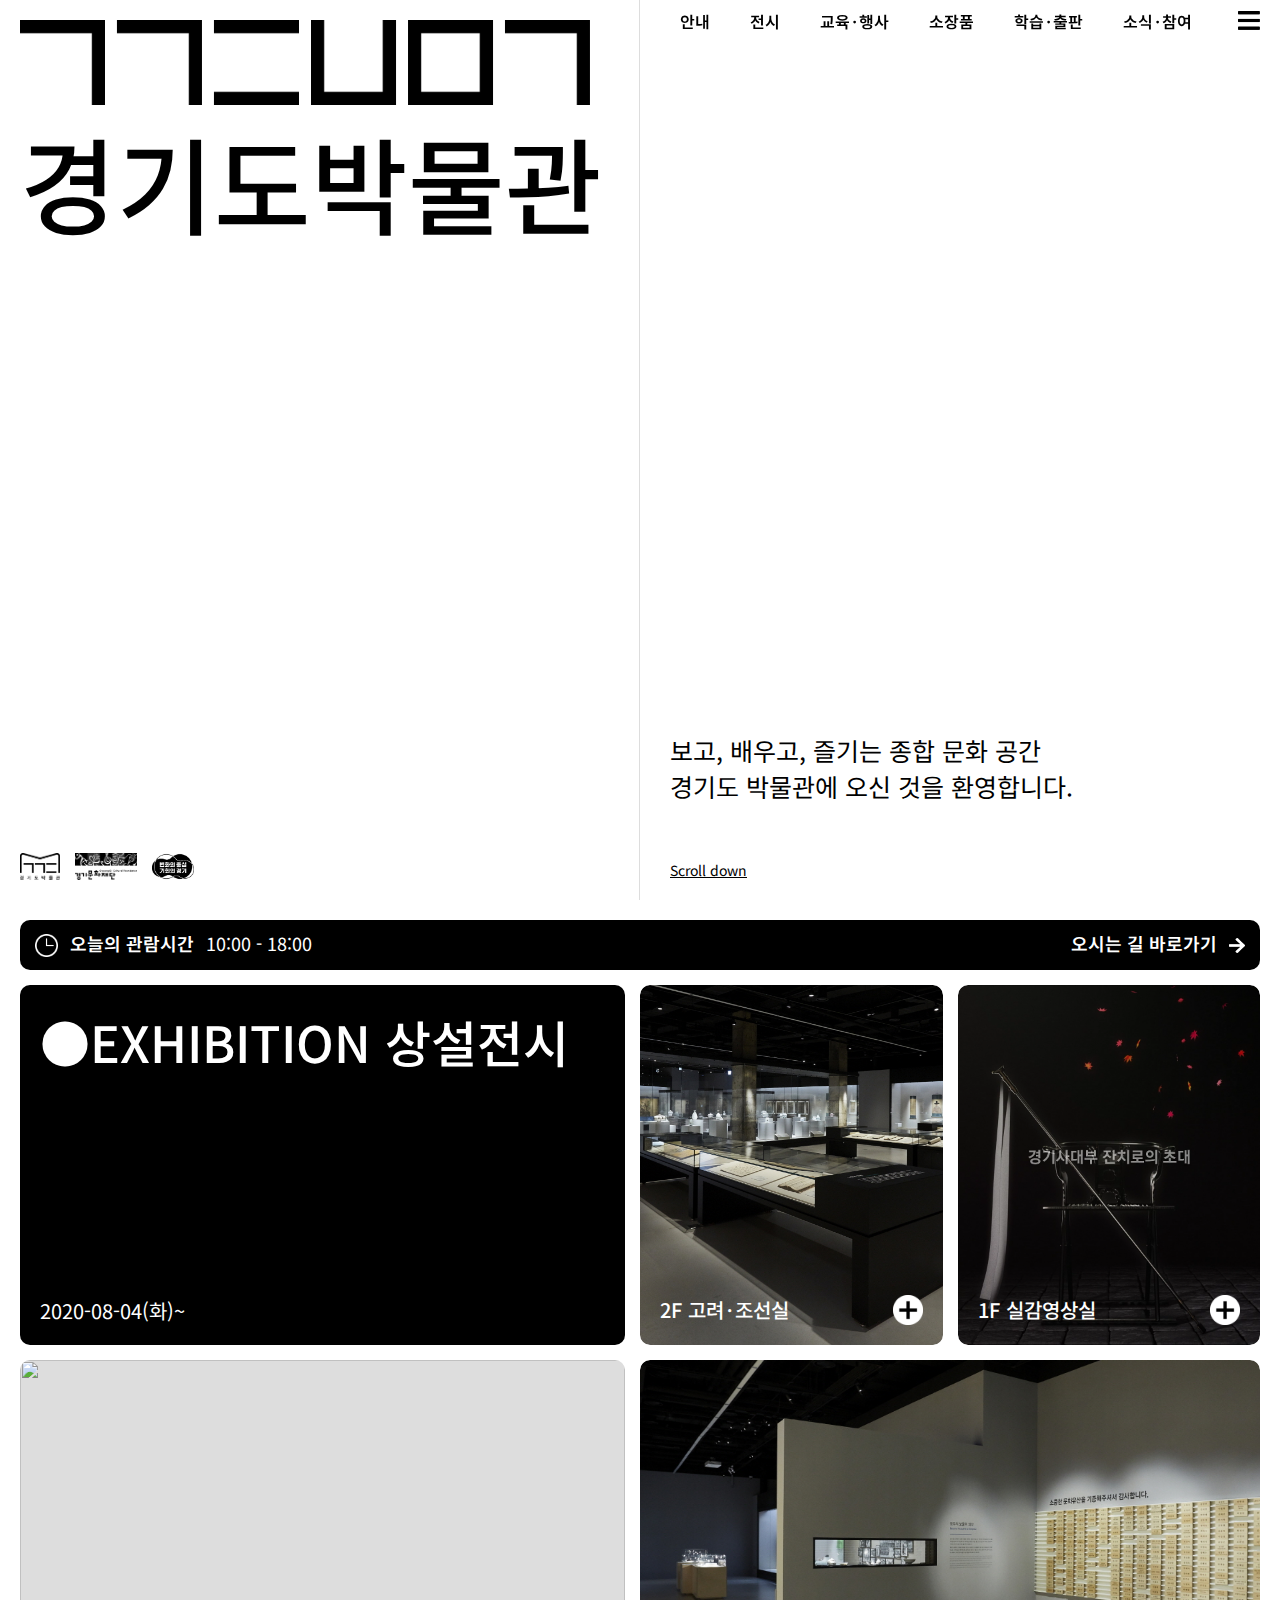
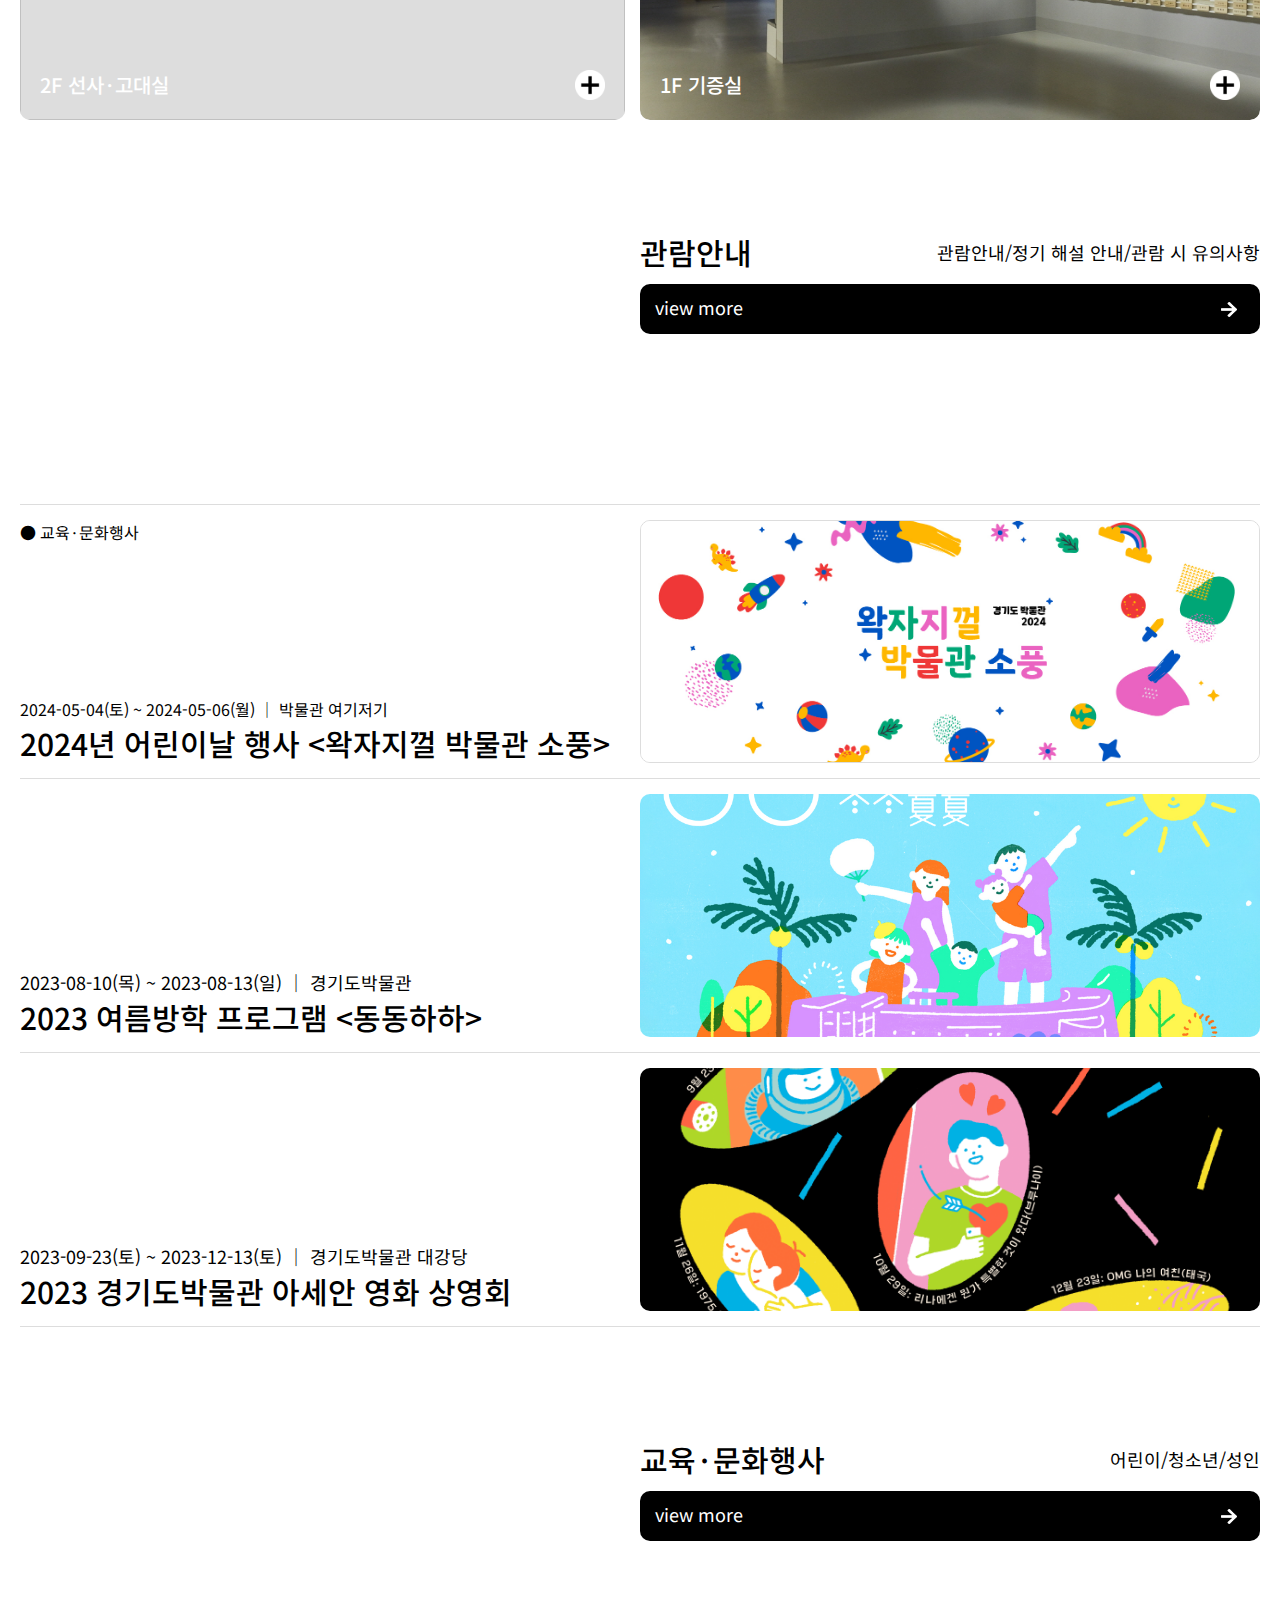
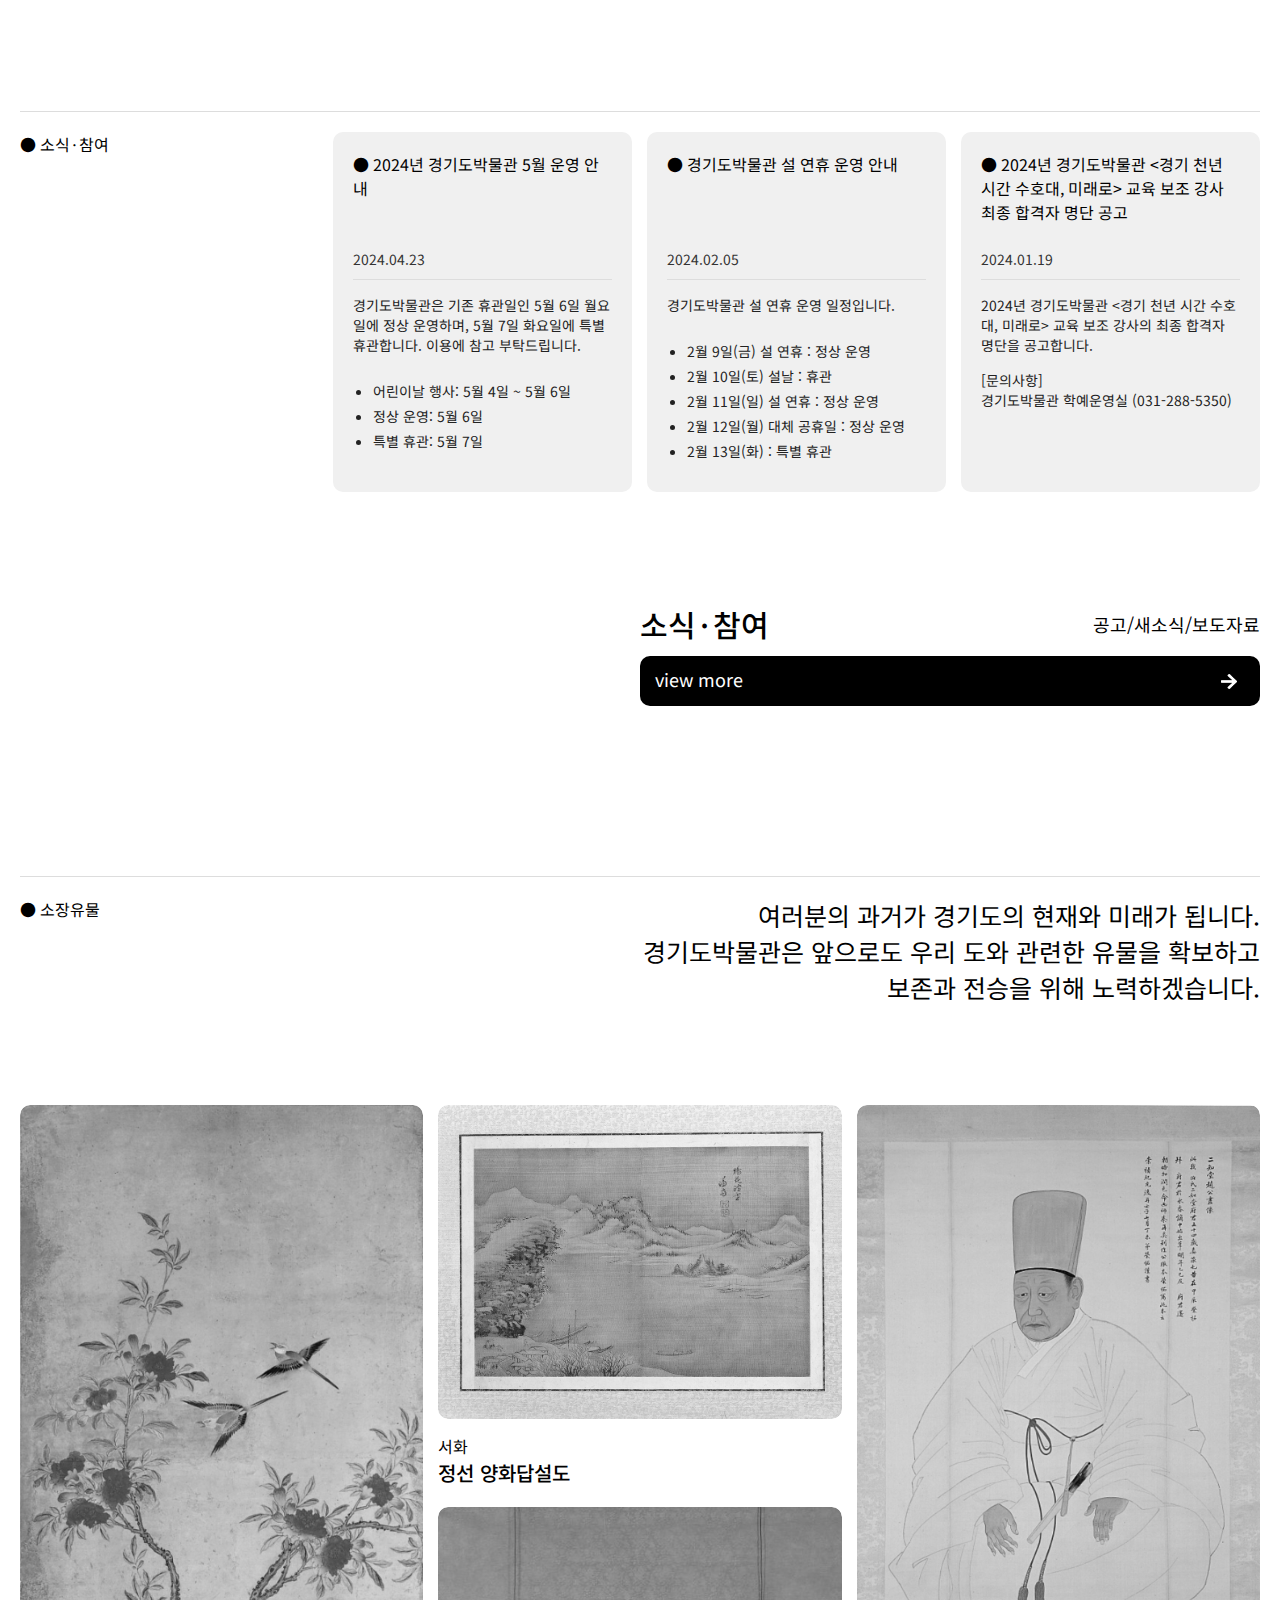
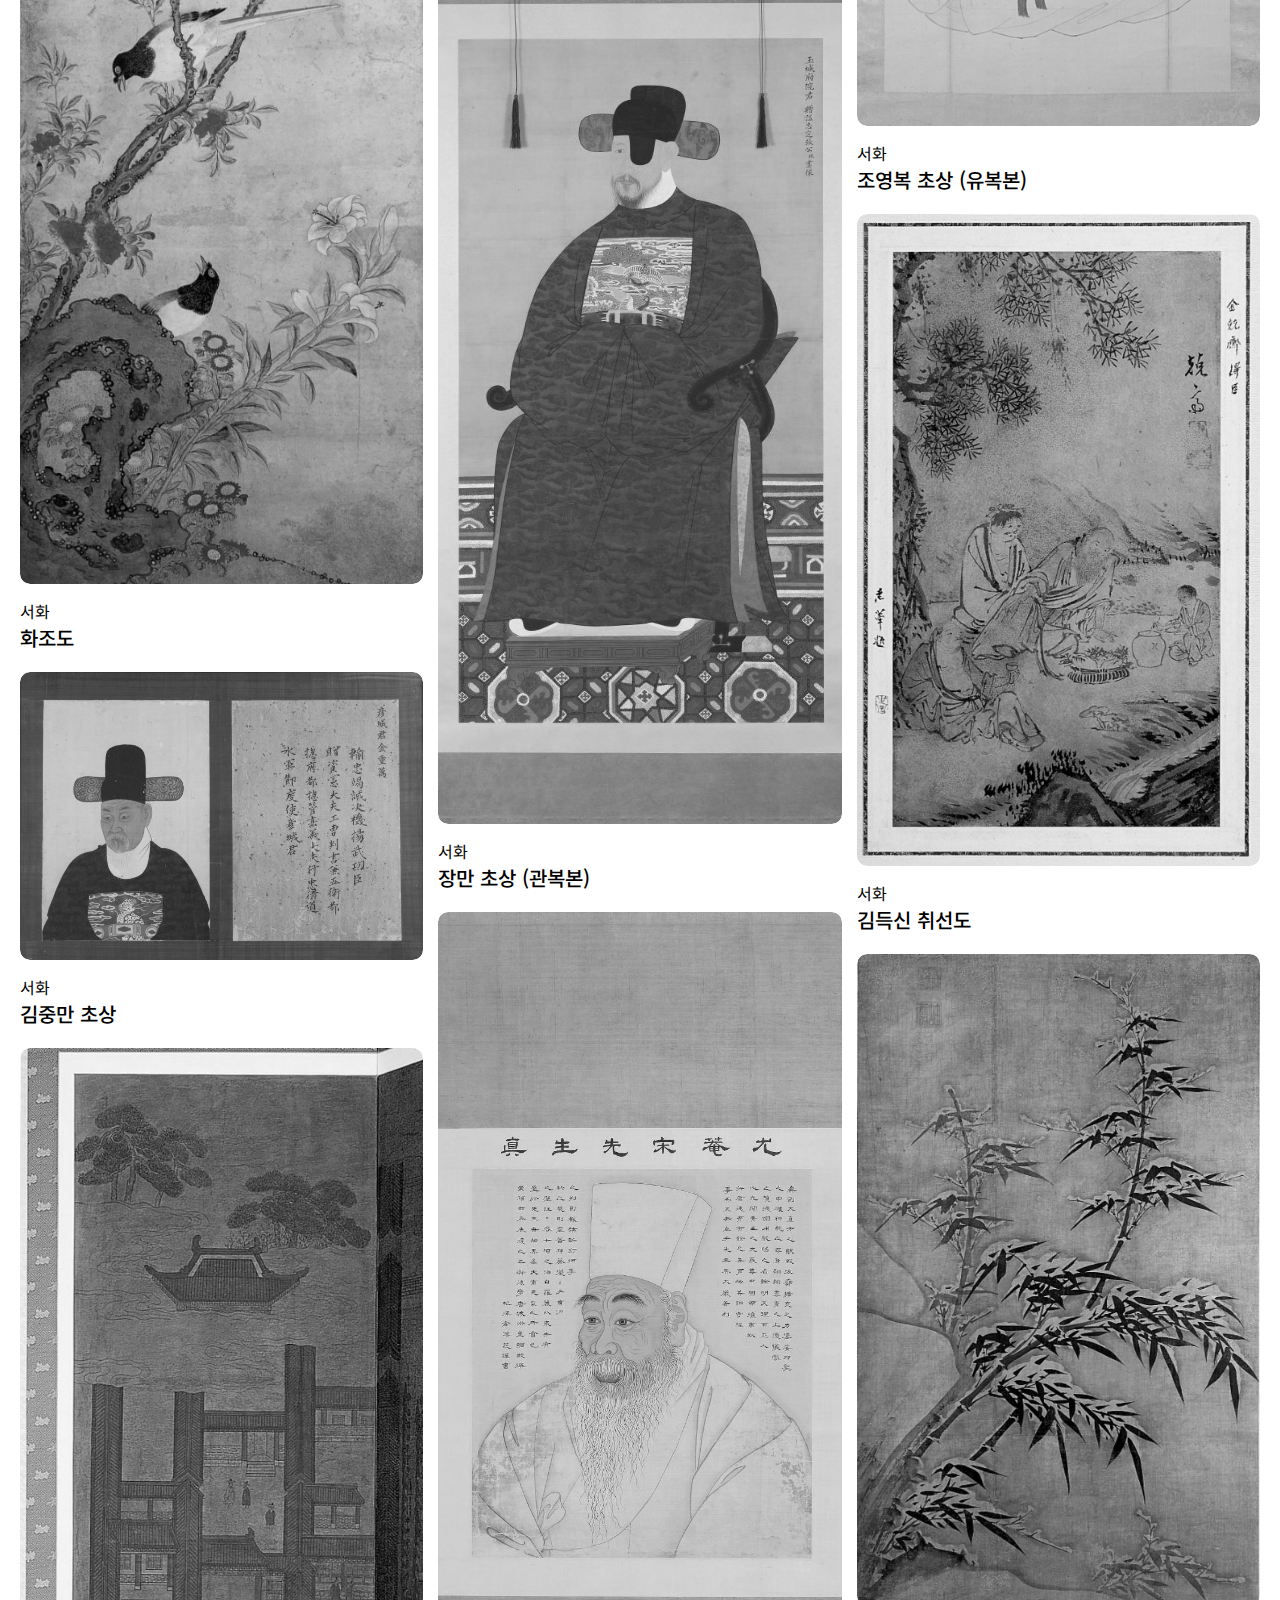
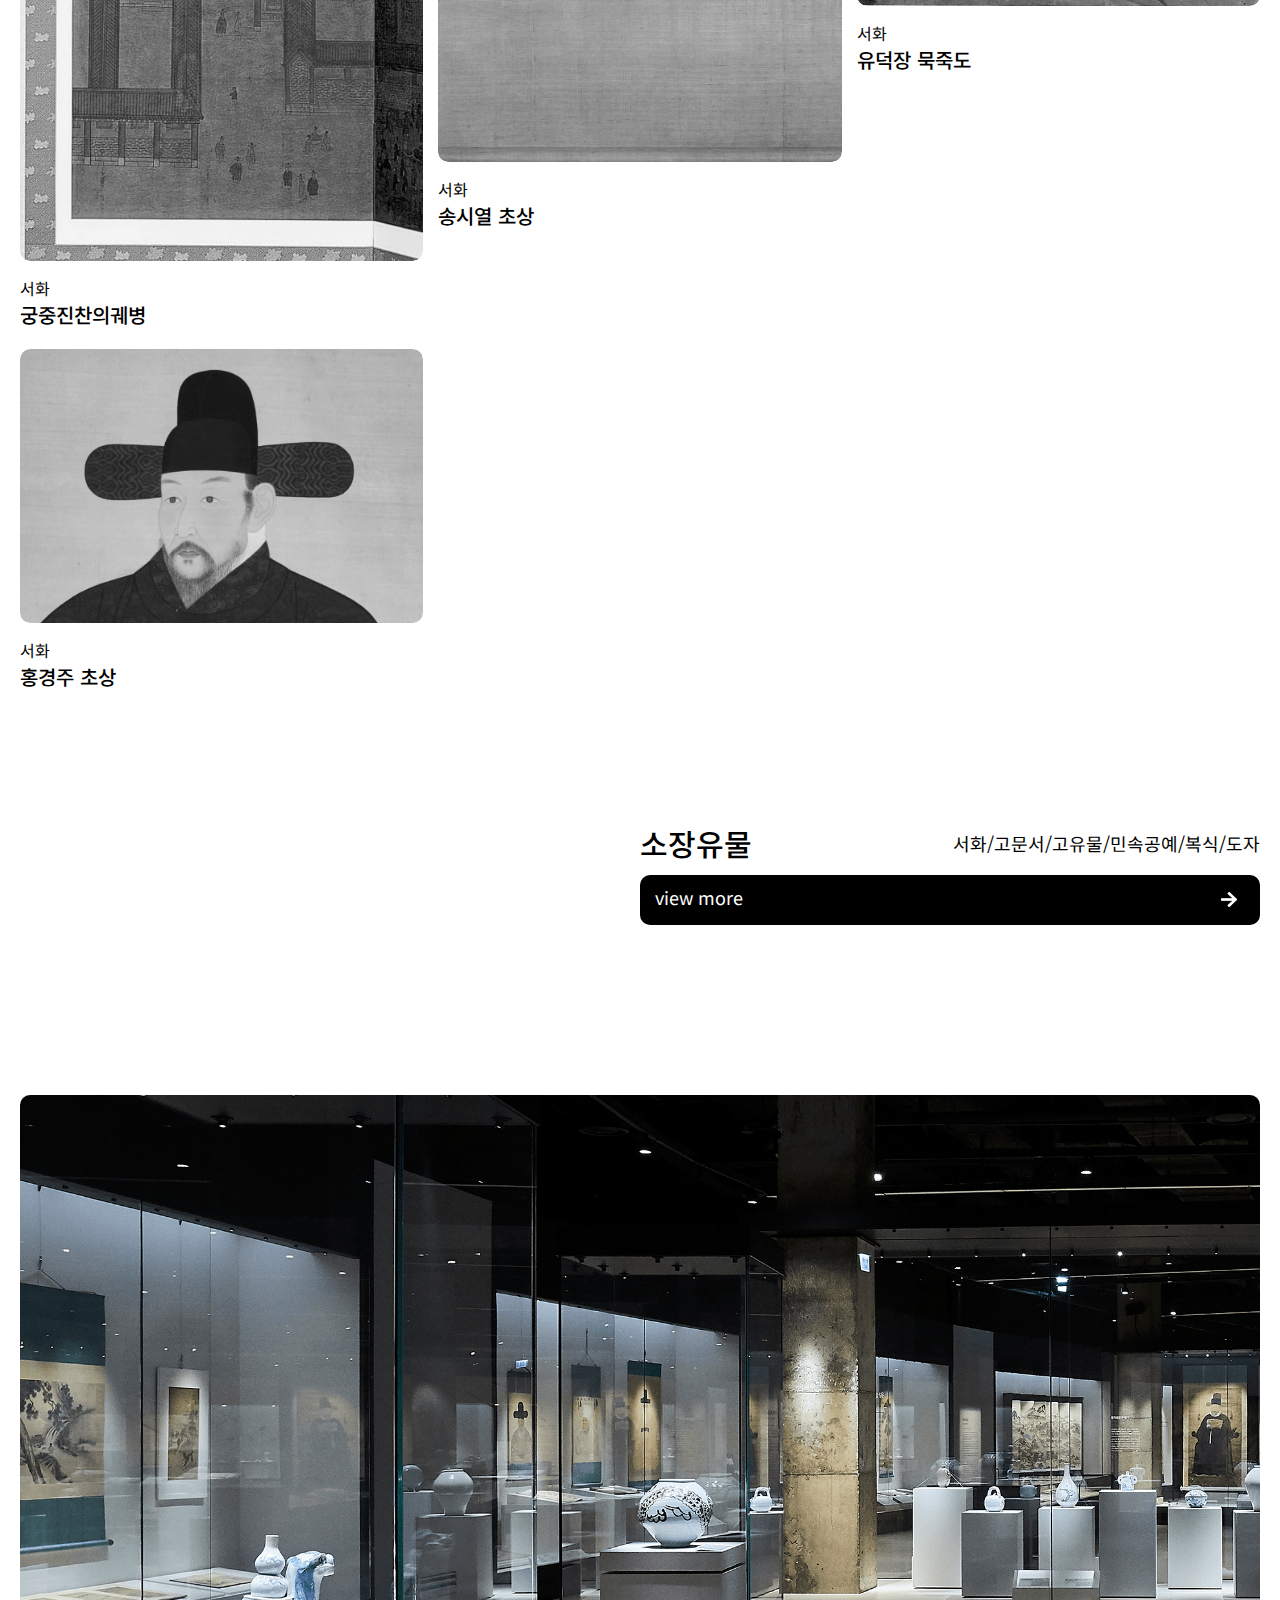
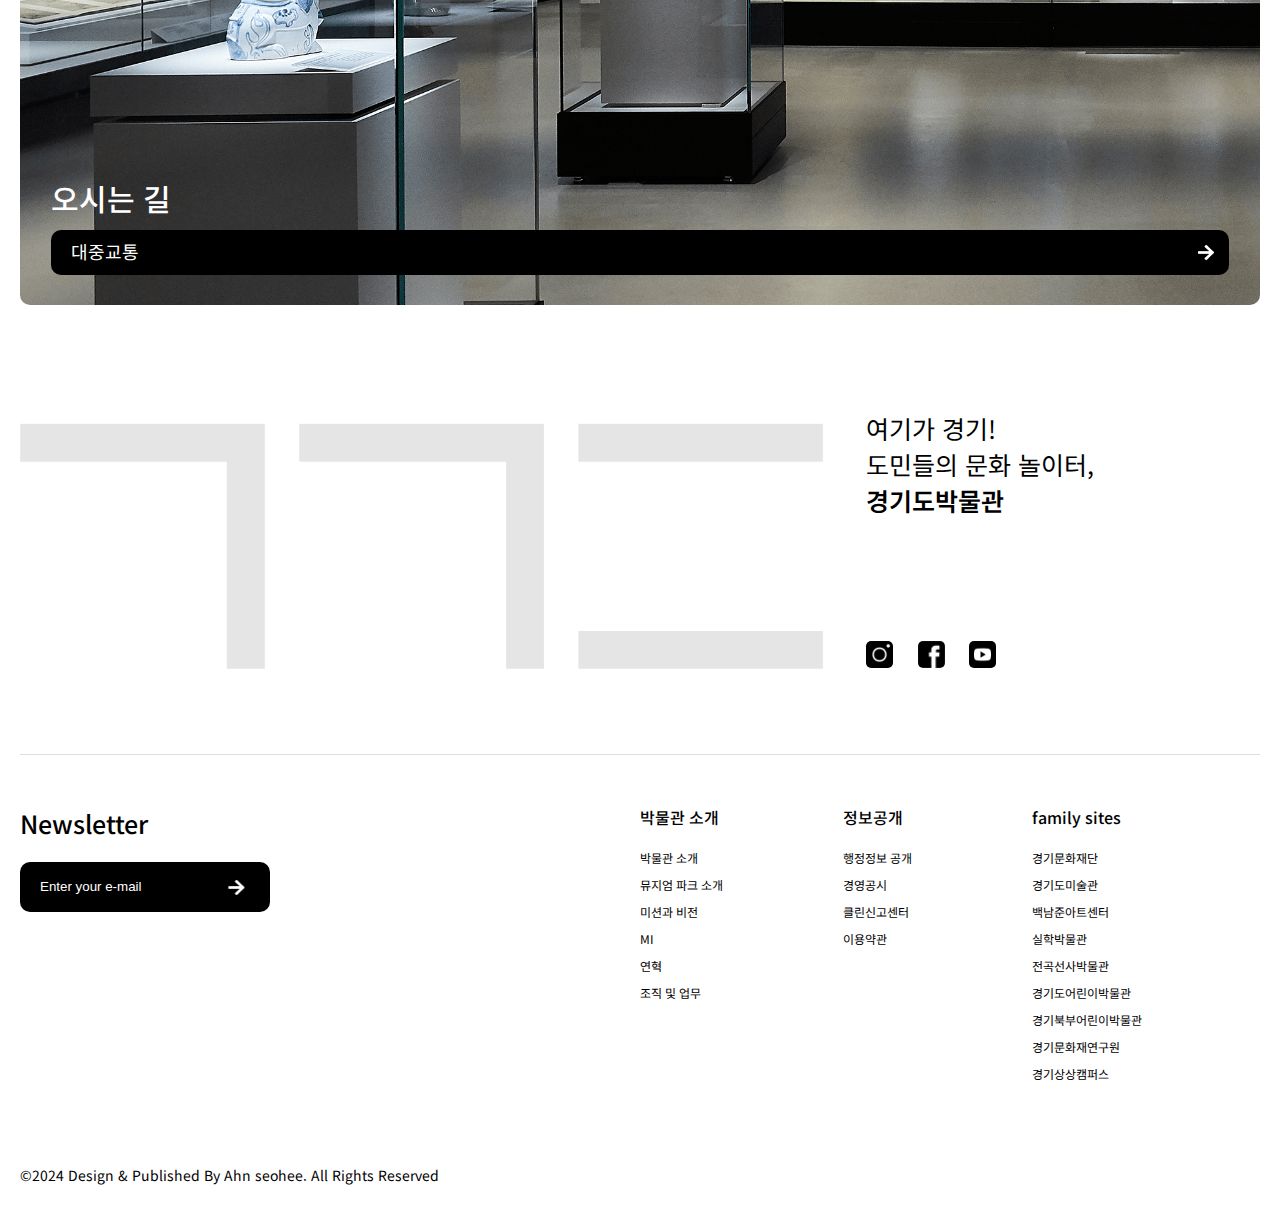
==== commit fad7ef39: "hover, scroll event, style 관련 작업" ====
--- a/index.html
+++ b/index.html
@@ -4,7 +4,7 @@
 <head>
   <meta charset="utf-8">
   <title>경기도박물관</title>
-  <meta name="viewport" content="width=devi-width,initial-scale=1,minimum-scale=1,maximum-scale=1,user-scalable=no">
+  <!-- <meta name="viewport" content="width=devi-width,initial-scale=1,minimum-scale=1,maximum-scale=1,user-scalable=no"> -->
   <!-- favicon -->
   <link rel="icon" href="./favicon/favicon-32x32.png" sizes="any">
   <link rel="icon" href="./favicon/browserconfig.xml" type="image/svg+xml">
@@ -36,6 +36,9 @@
 
   <!----------- header ---------->
   <header>
+    <div class="menu-logo-wrapper">
+      <a href=""><img src="./images/경기도박물관logoblack.png" alt=""></a>
+    </div>
     <div class="menu-wrapper">
       <ul class="global-menu">
         <li><a href="">안내</a></li>
@@ -57,7 +60,7 @@
         <h2>경기도박물관</h2>
       </div>
       <div class="agency-logo">
-        <img src="./images/경기도박물관logo.svg" alt="">
+        <img src="./images/경기도박물관logoblack.png" alt="">
         <img src="./images/경기문화재단logo.png" alt="">
         <img src="./images/경기logo.png" alt="">
       </div>
@@ -67,7 +70,7 @@
       <p>Scroll down</p>
     </div>
     <div class="video-wrapper">
-      <video src="./images/main-video.mp4" autoplay loop></video>
+      <video src="./images/main-video.mp4" autoplay muted loop></video>
     </div>
   </section>
 
@@ -90,20 +93,40 @@
         <p>2020-08-04(화)~</p>
       </div>
       <div class="exhibition-contents contents1">
-        <h3 class="exhibition-title">2F 고려·조선실</h3>
-        <img src="./images/more-btn.png" alt="">
+        <div class="exhibition-img-wrapper">
+          <img src="./images/상설전시1.jpg" alt="">
+        </div>
+        <div class="exhibition-txt-wrapper">
+          <h3 class="exhibition-title">2F 고려·조선실</h3>
+          <img src="./images/more-btn.png" alt="">
+        </div>
       </div>
       <div class="exhibition-contents contents2">
-        <h3 class="exhibition-title">1F 실감영상실</h3>
-        <img src="./images/more-btn.png" alt="">
+        <div class="exhibition-img-wrapper">
+          <img src="./images/상설전시2.png" alt="">
+        </div>
+        <div class="exhibition-txt-wrapper">
+          <h3 class="exhibition-title">1F 실감영상실</h3>
+          <img src="./images/more-btn.png" alt="">
+        </div>
       </div>
       <div class="exhibition-contents contents3">
-        <h3 class="exhibition-title">2F 선사·고대실</h3>
-        <img src="./images/more-btn.png" alt="">
+        <div class="exhibition-img-wrapper">
+          <img src="./images/상설전시3.jpg" alt="">
+        </div>
+        <div class="exhibition-txt-wrapper">
+          <h3 class="exhibition-title">2F 선사·고대실</h3>
+          <img src="./images/more-btn.png" alt="">
+        </div>
       </div>
       <div class="exhibition-contents contents4">
-        <h3 class="exhibition-title">1F 기증실</h3>
-        <img src="./images/more-btn.png" alt="">
+        <div class="exhibition-img-wrapper">
+          <img src="./images/상설전시4.jpg" alt="">
+        </div>
+        <div class="exhibition-txt-wrapper">
+          <h3 class="exhibition-title">1F 기증실</h3>
+          <img src="./images/more-btn.png" alt="">
+        </div>
       </div>
     </div>
 
@@ -198,7 +221,7 @@
           <h3>● 2024년 경기도박물관 &lt;경기 천년 시간 수호대, 미래로&gt; 교육 보조 강사 최종 합격자 명단 공고</h3>
           <p>2024.01.19</p>
         </div>
-        <p>2024년 경기도박물관 &lt;경기 천년 시간 수호대, 미래로&gt; 교육 보조 강사의 최종 합격자 명단을 공고합니다.</p><br>
+        <p>2024년 경기도박물관 &lt;경기 천년 시간 수호대, 미래로&gt; 교육 보조 강사의 최종 합격자 명단을 공고합니다.</p>
         <p>[문의사항]<br>경기도박물관 학예운영실 (031-288-5350)</p>
       </div>
     </div>
@@ -337,7 +360,17 @@
     <div class="location-btn-box">
       <h3>오시는 길</h3>
       <div class="location-btn">
-        <p>오시는 길/대중교통/주차안내</p>
+        <div class="location-txt wrapper">
+          <div class="txt-wrapper active">
+            <p>오시는 길</p>
+          </div>
+          <div class="txt-wrapper">
+            <p>대중교통</p>
+          </div>
+          <div class="txt-wrapper">
+            <p>주차안내</p>
+          </div>
+        </div>
         <img src="./images/arrow.png" alt="">
       </div>
     </div>
@@ -345,7 +378,7 @@
 
   <footer>
     <div class="footer-top-wrapper">
-      <img src="./images/ㄱㄱㄷlogo.png" alt="">
+      <img src="./images/ㄱㄱㄷlogo.png" alt="" class="footer-logo">
       <div class="footer-txt">
         <h3>여기가 경기!<br>도민들의 문화 놀이터,<br><span>경기도박물관</span></h3>
         <div class="sns-logo">
--- a/assets/style/global.css
+++ b/assets/style/global.css
@@ -14,50 +14,104 @@
   align-items: center;
   position: fixed;
   top: 0;
+  z-index: 1000;
+  background-color: transparent; 
+  transition: 0.8s ease;
+}
+
+header.on {
+  background-color: var(--color-white);
+}
+
+.menu-logo-wrapper {
+  width: 50%;
+  height: 45px;
+  padding: 10px 0px;
+  display: none;
+  transition: 1s ease;
+}
+
+.menu-logo-wrapper.on {
+  display: block;
+}
+
+header .menu-logo-wrapper img {
+  width: 40px;
 }
 
 header .menu-wrapper {
-  width: 50%;
-  display: flex;
-  justify-content: space-between;
-  align-items: center;
+  padding: 0px 20px;
+  width: 50%;
+  display: flex;
+  justify-content: space-between;
+  margin-bottom: 3px;
 }
 
 header .menu-wrapper .global-menu {
-  margin-left: 20px;
-  display: flex;
-  gap: 30px;
+  display: flex;
+  text-align: left;
+  gap: 40px;
   font-weight: 600;
-  font-size: var(--font-xsm);
-}
-
-header img {
-  width: 17px;
-  margin-top: 5px;
+  font-size: var(--font-sm);
+}
+
+header .menu-wrapper .global-menu li a {
+  position: relative;
+  display: inline-block;
+}
+
+header .menu-wrapper .global-menu li a::before {
+  content: '';
+  position: absolute;
+  bottom: -3px;
+  left: 0;
+  width: 0;
+  height: 2px;
+  background-color: #333;
+  transition: width 0.5s ease;
+}
+
+header .menu-wrapper .global-menu li:hover a::before {
+  width: 100%;
+}
+
+header .menu-wrapper img {
+  width: 22px;
+  margin: 2px 20px 0px 0px;
 }
 
 /**** footer ****/
 footer {
   width: 100%;
-  height: 719px;
-  padding: 0px 20px;
+  height: 100vh;
+  padding: 20px 0px;
 }
 
 footer .footer-top-wrapper {
-  height: 270px;
+  height: 50%;
   display: flex;
   border-bottom: 1px solid #ddd;
-}
-
-footer .footer-top-wrapper img {
-  width: 50%;
-  margin-left: -25px;
+  align-items: center;
+  justify-content: space-between;
+}
+
+footer .footer-top-wrapper .footer-logo {
+  height: 58%;
+  margin-top: 15px;
+  object-fit: cover;
+  opacity: 0.1;
+  cursor: pointer;
+  transition: opacity 0.3s ease-in-out;
+}
+
+footer .footer-top-wrapper .footer-logo:hover {
+  opacity: 0.2;
 }
 
 footer .footer-top-wrapper .footer-txt {
   width: 50%;
-  height: 180px;
-  margin: 65px 0px 0px 55px;
+  height: 60%;
+  margin-left: 40px;
   display: flex;
   flex-direction: column;
   justify-content: space-between;
@@ -73,54 +127,72 @@
 }
 
 footer .footer-top-wrapper .sns-logo {
-  width: 100px;
-  display: flex;
-  align-items: center;
-  justify-content: space-between;
-  margin-left: 25px;
+  width: 130px;
+  display: flex;
+  align-items: center;
+  justify-content: space-between;
 }
 
 footer .footer-top-wrapper .sns-logo img {
   width: 27px;
+  height: 27px;
+  border-radius: 5px;
 }
 
 footer .footer-bottom-wrapper {
-  display: flex;
-  padding-bottom: 15px;
+  height: 50%;
+  display: flex;
+  padding-top: 50px;
 }
 
 footer .footer-bottom-wrapper .newsletter {
   width: 50%;
-  height: calc(719px - 270px);
-  padding-top: 50px;
   display: flex;
   flex-direction: column;
   justify-content: space-between;
 }
 
-footer .footer-bottom-wrapper .newsletter .newsletter-form {}
+footer .footer-bottom-wrapper .newsletter .newsletter-form {
+  position: relative;
+}
 
 footer .footer-bottom-wrapper .newsletter .newsletter-form p {
   font-weight: 500;
-  font-size: var(--font-lg);
+  font-size: var(--font-xlg);
   margin-bottom: 21px;
 }
 
 footer .footer-bottom-wrapper .newsletter .newsletter-form input {
-  width: 244px;
-  height: 42px;
+  width: 250px;
+  height: 50px;
   background-color: var(--color-black);
   color: var(--color-white);
   border-radius: 10px;
   border: none;
-}
-
-footer .footer-bottom-wrapper .newsletter .newsletter-form input .placeholder {
-  color: var(--color-white);
+  padding-left: 20px;
+}
+
+.newsletter-form input[type="search"]::placeholder {
+  color: white;
+  transition: color 0.3s ease;
+}
+
+.newsletter-form input[type="search"]:focus::placeholder {
+  color: transparent;
 }
 
 footer .footer-bottom-wrapper .newsletter .newsletter-form img {
   width: 16px;
+  height: 15px;
+  position: absolute;
+  left: 210px;
+  top: 75px;
+  transform: translateX(-10%);
+  transition: transform 0.3s ease;
+}
+
+footer .footer-bottom-wrapper .newsletter .newsletter-form:hover img {
+  transform: translateX(30%);
 }
 
 footer .footer-bottom-wrapper .newsletter p:last-child {
@@ -129,11 +201,9 @@
 }
 
 footer .footer-bottom-wrapper .link-list {
-  margin-left: 25px;
-  padding-top: 50px;
-  width: 50%;
-  display: flex;
-  justify-content: space-around;
+  width: 50%;
+  display: flex;
+  gap: 120px;
 }
 
 footer .footer-bottom-wrapper .link-list li {
@@ -154,4 +224,61 @@
 
 footer .footer-bottom-wrapper .link-list li ul li:hover {
   text-decoration: underline;
-}+}
+
+
+
+/**** view-more-btn ****/
+.view-more-wrapper {
+  margin: 110px 0px 150px 50%;
+  width: 50%;
+  display: flex;
+  flex-direction: column;
+}
+
+.view-more-wrapper .view-more-txt {
+  display: flex;
+  justify-content: space-between;
+  align-items: center;
+}
+
+.view-more-wrapper .view-more-txt h3 {
+  font-weight: 500;
+  font-size: var(--font-xxlg);
+}
+
+.view-more-wrapper .view-more-txt p {
+  font-weight: 400;
+  font-size: var(--font-md);
+}
+
+.view-more-btn {
+  width: 100%;
+  height: 50px;
+  margin-top: 10px;
+  background-color: var(--color-black);
+  border-radius: 10px;
+  padding: 15px;
+  display: flex;
+  justify-content: space-between;
+  align-items: center;
+}
+
+.view-more-btn p {
+  font-weight: 400;
+  font-size: var(--font-md);
+  color: var(--color-white);
+  margin-bottom: 5px;
+}
+
+
+.view-more-btn img {
+  width: 16px;
+  height: 15px;
+  transform: translateX(-50%);
+  transition: transform 0.3s ease;
+}
+
+.view-more-btn:hover img {
+  transform: translateX(25%);
+}
--- a/index.css
+++ b/index.css
@@ -15,18 +15,33 @@
   display: flex;
   flex-direction: column;
   justify-content: space-between;
-}
-
-.main-wrapper .main-left .main-logo {}
+  position: relative;
+  overflow: hidden;
+}
+
+.main-wrapper .main-left .main-logo {
+  position: relative;
+  opacity: 0;
+  transform: translateY(50%);
+  transition: opacity 1.5s, transform 1.5s;
+}
+
+.main-left.show .main-logo {
+  opacity: 1;
+  transform: translateY(0);
+}
 
 .main-wrapper .main-left .main-logo img {
-  width: 476px;
+  width: 570px;
   margin-top: 20px;
+  display: block;
+  max-width: 100%;
+  height: auto;
 }
 
 .main-wrapper .main-left .main-logo h2 {
   font-weight: 500;
-  font-size: 90px;
+  font-size: 105px;
 }
 
 .main-wrapper .main-left .agency-logo {
@@ -37,6 +52,7 @@
 
 .main-wrapper .main-left .agency-logo img {
   height: 27px;
+  display: block;
 }
 
 .main-wrapper .main-right {
@@ -51,6 +67,7 @@
   font-weight: 400;
   font-size: var(--font-xlg);
   margin-bottom: 56px;
+  margin-left: 30px;
 }
 
 .main-wrapper .main-right p {
@@ -58,25 +75,37 @@
   font-size: var(--font-xsm);
   text-decoration: underline;
   padding-bottom: 20px;
+  margin-left: 30px;
 }
 
 .main-wrapper .video-wrapper {
+  height: 100%;
+  width: calc(100% - 40px);
+  padding: 20px 0px;
   position: absolute;
-  top: 37%;
-  left: 30%;
-  width: 40%;
+  overflow: hidden;
+  display: flex;
+  justify-content: center;
+  align-items: center;
   border-radius: 10px;
 }
 
 .main-wrapper .video-wrapper video {
-  width: 100%;
-  border-radius: 10px;
+  height: 25%;
+  border-radius: 10px;
+}
+
+#main-video {
+  width: 100%;
+  height: 100%;
+  object-fit: cover;
+  transform: scale(1);
+  transition: transform 0.3s ease;
 }
 
 /**** 관람안내 ****/
 .exhibition-wrapper {
   width: 100%;
-  height: 1100px;
   padding: 20px 0px;
   border-bottom: 1px solid #ddd;
 }
@@ -139,7 +168,7 @@
   margin-top: 15px;
   display: grid;
   grid-template-columns: 1fr 15px 0.5fr 15px 0.5fr;
-  grid-template-rows: 300px 15px 300px;
+  grid-template-rows: 40vh 15px 40vh;
 }
 
 .exhibition-wrapper .exhibition .exhibition-main-title {
@@ -168,130 +197,105 @@
 
 .exhibition .exhibition-contents {
   border-radius: 10px;
-  height: 300px;
-  padding: 20px;
-  display: flex;
-  flex-direction: row;
-  justify-content: space-between;
+  width: 100%;
+  height: 100%;
+  display: flex;
+  flex-direction: column;
+  justify-content: flex-end;
   align-items: flex-end;
+  cursor: pointer;
+  position: relative;
 }
 
 .exhibition .contents1 {
   grid-row: 1 / 2;
   grid-column: 3 / 4;
-  background: url(./images/상설전시1.jpg);
-  background-size: cover;
-  background-position: 50%;
+  background-color: #ddd;
 }
 
 .exhibition .contents2 {
   grid-row: 1 / 2;
   grid-column: 5 / 6;
-  background: url(./images/상설전시2.png) 50% 50%;
-  background-size: cover;
-  background-position: 50%;
+  background-color: #ddd;
 }
 
 .exhibition .contents3 {
   grid-row: 3 / 4;
   grid-column: 1 / 2;
-  background: url(./images/상설전시3.jpg) 50% 50%;
-  background-size: cover;
-  background-position: 50%;
+  background-color: #ddd;
 }
 
 .exhibition .contents4 {
   grid-row: 3 / 4;
   grid-column: 3 / 6;
-  background: url(./images/상설전시4.jpg) 50% 50%;
-  background-size: cover;
-  background-position: 50%;
-}
-
-
-.exhibition-wrapper .exhibition .exhibition-contents .exhibition-title {
+  background-color: #ddd;
+}
+
+.exhibition .exhibition-contents .exhibition-img-wrapper {
+  width: 100%;
+  height: 100%;
+  border-radius: 10px;
+  position: relative;
+  display: flex;
+  align-items: center;
+  justify-content: center;
+  overflow: hidden;
+}
+
+.exhibition .exhibition-contents .exhibition-img-wrapper img {
+  display: block;
+  align-items: center;
+  justify-content: center;
+  width: 100%;
+  height: 100%;
+  object-fit: cover;
+  border-radius: 10px;
+  transition: transform 0.5s ease;
+}
+
+.exhibition .exhibition-contents:hover img {
+  transform: scale(1.05);
+  transform-origin: center center;
+}
+
+.exhibition .exhibition-contents .exhibition-txt-wrapper {
+  width: 100%;
+  padding: 20px;
+  display: flex;
+  justify-content: space-between;
+  position: absolute;
+  bottom: 0;
+  left: 0;
+}
+
+.exhibition .exhibition-contents .exhibition-txt-wrapper .exhibition-title {
   font-weight: 500;
   font-size: var(--font-lg);
   color: var(--color-white);
 }
 
-.exhibition-wrapper .exhibition .exhibition-contents h3 {
-  font-weight: 500;
-  font-size: 50px;
-  color: var(--color-white);
-}
-
-.exhibition-wrapper .exhibition .exhibition-contents p {
-  font-weight: 400;
-  font-size: var(--font-lg);
-  color: var(--color-white);
-}
-
-.exhibition-wrapper .exhibition .exhibition-contents img {
+.exhibition .exhibition-contents .exhibition-txt-wrapper img {
   width: 30px;
   height: 30px;
-}
-
-.exhibition-wrapper .view-more-wrapper {
-  margin-top: 110px;
-  width: 50%;
-  display: flex;
-  flex-direction: column;
-  margin-left: 50%;
-}
-
-.exhibition-wrapper .view-more-wrapper .view-more-txt {
-  display: flex;
-  justify-content: space-between;
-  align-items: center;
-}
-
-.exhibition-wrapper .view-more-wrapper .view-more-txt h3 {
-  font-weight: 500;
-  font-size: var(--font-xxlg);
-}
-
-.exhibition-wrapper .view-more-wrapper .view-more-txt p {
-  font-weight: 400;
-  font-size: var(--font-md);
-}
-
-.exhibition-wrapper .view-more-btn {
-  width: 100%;
-  height: 50px;
-  margin-top: 10px;
-  background-color: var(--color-black);
-  border-radius: 10px;
-  padding: 15px;
-  display: flex;
-  justify-content: space-between;
-  align-items: center;
-}
-
-.exhibition-wrapper .view-more-btn p {
-  font-weight: 400;
-  font-size: var(--font-md);
-  color: var(--color-white);
-  margin-bottom: 5px;
-}
-
-.exhibition-wrapper .view-more-btn img {
-  width: 16px;
-  height: 15px;
-}
+  transition: transform 0.6s ease;
+}
+
+.exhibition-wrapper .exhibition .exhibition-contents:hover .exhibition-txt-wrapper img {
+  transform: rotate(270deg);
+}
+
 
 /**** 교육/문화행사 ****/
 .program-wrapper {
-  padding: 10px 0px 20px;
-  width: 100%;
-  height: 990px;
+  padding: 0px 0px 20px;
+  width: 100%;
 }
 
 .program-wrapper .program {
-  height: 205px;
   border-bottom: 1px solid #ddd;
   display: flex;
   justify-content: space-between;
+  cursor: pointer;
 }
 
 .program-wrapper .program .program-title-wrapper {
@@ -303,6 +307,7 @@
 .program-wrapper .program .program-title-wrapper p {
   font-weight: 400;
   font-size: var(--font-sm);
+  margin-top: 15px;
 }
 
 .program-wrapper .program .program-title-wrapper .program-txt {}
@@ -320,16 +325,37 @@
 
 .program-wrapper .program .program-img {
   width: 50%;
-  height: 185px;
-  border-radius: 10px;
-  border: 1px solid #000;
+  height: 27vh;
+  border-radius: 10px;
   overflow: hidden;
-  margin-top: 10px;
+  margin: 15px 0px;
+  position: relative;
+  display: flex;
+  align-items: center;
+  justify-content: center;
+
+  /* 스크롤 이벤트 */
+}
+
+.program:first-child .program-img {
+  border: 1px solid #ddd;
+  /* 테두리 스타일 */
 }
 
 .program-wrapper .program .program-img img {
   width: 100%;
   border-radius: 10px;
+  transition: transform 0.5s ease;
+  display: block;
+
+  /* 스크롤 이벤트 */
+
+}
+
+
+.program-wrapper .program:hover img {
+  transform: scale(1.05);
+  transform-origin: center center;
 }
 
 .program-wrapper .program .program-txt {
@@ -340,7 +366,7 @@
 
 .program-wrapper .program .program-txt p {
   font-weight: 400;
-  font-size: var(--font-sm);
+  font-size: var(--font-md);
 }
 
 .program-wrapper .program .program-txt h3 {
@@ -349,64 +375,16 @@
   margin-bottom: 13px;
 }
 
-.program-wrapper .view-more-wrapper {
-  margin-top: 110px;
-  width: 50%;
-  display: flex;
-  flex-direction: column;
-  margin-left: 50%;
-}
-
-.program-wrapper .view-more-wrapper .view-more-txt {
-  display: flex;
-  justify-content: space-between;
-  align-items: center;
-}
-
-.program-wrapper .view-more-wrapper .view-more-txt h3 {
-  font-weight: 500;
-  font-size: var(--font-xxlg);
-}
-
-.program-wrapper .view-more-wrapper .view-more-txt p {
-  font-weight: 400;
-  font-size: var(--font-md);
-}
-
-.program-wrapper .view-more-btn {
-  width: 100%;
-  height: 50px;
-  margin-top: 10px;
-  background-color: var(--color-black);
-  border-radius: 10px;
-  padding: 15px;
-  display: flex;
-  justify-content: space-between;
-  align-items: center;
-}
-
-.program-wrapper .view-more-btn p {
-  font-weight: 400;
-  font-size: var(--font-md);
-  color: var(--color-white);
-  margin-bottom: 5px;
-}
-
-.program-wrapper .view-more-btn img {
-  width: 16px;
-  height: 15px;
-}
-
 /**** 소식/참여 ****/
 .notice-wrapper {
   width: 100%;
-  height: 700px;
   padding: 20px 0px;
   border-top: 1px solid #ddd;
 }
 
 .notice-wrapper .notice-contents-wrapper {
   display: flex;
+  justify-content: space-between;
   gap: 15px;
 }
 
@@ -421,10 +399,12 @@
   padding: 20px;
   border-radius: 10px;
   width: 25%;
+  height: 40vh;
+  cursor: pointer;
 }
 
 .notice-wrapper .notice-contents-wrapper .notice-contents .notice-title {
-  height: 125px;
+  height: 40%;
   display: flex;
   flex-direction: column;
   justify-content: space-between;
@@ -441,6 +421,11 @@
   width: 100%;
   font-weight: 400;
   font-size: var(--font-sm);
+  cursor: pointer;
+}
+
+.notice-wrapper .notice-contents-wrapper .notice-contents:hover .notice-title h3 {
+  text-decoration: underline;
 }
 
 .notice-wrapper .notice-contents-wrapper .notice-contents .notice-title p {
@@ -454,6 +439,7 @@
   font-size: var(--font-xsm);
   color: #222;
   margin-top: 15px;
+  line-height: 20px;
 }
 
 .notice-wrapper .notice-contents-wrapper .notice-contents ul {
@@ -462,55 +448,9 @@
   font-size: var(--font-xsm);
   color: #222;
   margin-left: 20px;
-}
-
-.notice-wrapper .view-more-wrapper {
-  margin-top: 110px;
-  width: 50%;
-  display: flex;
-  flex-direction: column;
-  margin-left: 50%;
-}
-
-.notice-wrapper .view-more-wrapper .view-more-txt {
-  display: flex;
-  justify-content: space-between;
-  align-items: center;
-}
-
-.notice-wrapper .view-more-wrapper .view-more-txt h3 {
-  font-weight: 500;
-  font-size: var(--font-xxlg);
-}
-
-.notice-wrapper .view-more-wrapper .view-more-txt p {
-  font-weight: 400;
-  font-size: var(--font-md);
-}
-
-.notice-wrapper .view-more-btn {
-  width: 100%;
-  height: 50px;
-  margin-top: 10px;
-  background-color: var(--color-black);
-  border-radius: 10px;
-  padding: 15px;
-  display: flex;
-  justify-content: space-between;
-  align-items: center;
-}
-
-.notice-wrapper .view-more-btn p {
-  font-weight: 400;
-  font-size: var(--font-md);
-  color: var(--color-white);
-  margin-bottom: 5px;
-}
-
-.notice-wrapper .view-more-btn img {
-  width: 16px;
-  height: 15px;
-}
+  line-height: 25px;
+}
+
 
 /**** 소장유물 ****/
 .items-wrapper {
@@ -542,7 +482,10 @@
   column-gap: 15px;
 }
 
-.items-contents-wrapper .items {}
+.items-contents-wrapper .items {
+  cursor: pointer;
+  transition: border-color 0.5s ease;
+}
 
 .items-contents-wrapper .items .items-img-wrapper {
   overflow: hidden;
@@ -552,10 +495,16 @@
 .items-contents-wrapper .items .items-img-wrapper img {
   width: 100%;
   border-radius: 10px;
+  filter: grayscale(100%);
+  transition: filter 1s ease;
+}
+
+.items-contents-wrapper .items:hover img {
+  filter: none;
 }
 
 .items-contents-wrapper .items .items-txt-wrapper {
-  margin: 15px 0px;
+  margin: 15px 0px 20px;
 }
 
 .items-contents-wrapper .items .items-txt-wrapper p {
@@ -566,61 +515,31 @@
 .items-contents-wrapper .items .items-txt-wrapper h4 {
   font-weight: 500;
   font-size: var(--font-lg);
-}
-
-.items-wrapper .view-more-wrapper {
-  width: 50%;
-  display: flex;
-  flex-direction: column;
-  margin-left: 50%;
-  margin-bottom: 150px;
-}
-
-.items-wrapper .view-more-wrapper .view-more-txt {
-  display: flex;
-  justify-content: space-between;
-  align-items: center;
-}
-
-.items-wrapper .view-more-wrapper .view-more-txt h3 {
-  font-weight: 500;
-  font-size: var(--font-xxlg);
-}
-
-.items-wrapper .view-more-wrapper .view-more-txt p {
-  font-weight: 400;
-  font-size: var(--font-md);
-}
-
-.items-wrapper .view-more-btn {
-  width: 100%;
-  height: 50px;
-  margin-top: 10px;
-  background-color: var(--color-black);
-  border-radius: 10px;
-  padding: 15px;
-  display: flex;
-  justify-content: space-between;
-  align-items: center;
-}
-
-.items-wrapper .view-more-btn p {
-  font-weight: 400;
-  font-size: var(--font-md);
-  color: var(--color-white);
-  margin-bottom: 5px;
-}
-
-.items-wrapper .view-more-btn img {
-  width: 16px;
-  height: 15px;
-}
+  position: relative;
+  display: inline-block;
+}
+
+.items-txt-wrapper h4::before {
+  content: '';
+  position: absolute;
+  bottom: -3px;
+  left: 0;
+  width: 0;
+  height: 2px;
+  background-color: #333;
+  transition: width 0.5s ease;
+}
+
+.items:hover h4::before {
+  width: 100%;
+}
+
 
 /**** 오시는길 ****/
 .location-wrapper {
   width: 100%;
   height: 90vh;
-  background: url(./images/오시는길.png) 50% 50%;
+  background: url(./images/오시는길1.png) 50% 50%;
   background-size: cover;
   background-position: 50%;
   border-radius: 10px;
@@ -632,6 +551,7 @@
 .location-wrapper .location-btn-box {
   margin-bottom: 30px;
 }
+
 .location-wrapper .location-btn-box h3 {
   width: 95%;
   margin: 0 auto;
@@ -639,6 +559,7 @@
   font-size: var(--font-xxlg);
   color: var(--color-white);
 }
+
 .location-wrapper .location-btn-box .location-btn {
   width: 95%;
   height: 45px;
@@ -650,13 +571,41 @@
   display: flex;
   justify-content: space-between;
   align-items: center;
-}
-.location-wrapper .location-btn-box .location-btn p {
+  cursor: pointer;
+  position: relative;
+  overflow: hidden;
+}
+
+.location-wrapper .location-btn-box .location-btn .location-txt {
+}
+
+.location-wrapper .location-btn-box .location-btn .wrapper {
+  display: flex;
+  justify-content: center;
+  align-items: center;
+}
+
+.location-wrapper .location-btn-box .location-btn .wrapper .txt-wrapper {
+  position: absolute;
+  top: 8px;
+  left: 20px;
+  opacity: 0;
+  transform: translateY(100%);
+  transition: opacity 0.5s ease, transform 0.5s ease;
+}
+
+.location-wrapper .location-btn-box .location-btn .wrapper .txt-wrapper.active {
+  opacity: 1;
+  transform: translateY(0);
+}
+
+.location-wrapper .location-btn-box .location-btn .location-txt p {
   font-weight: 400;
   font-size: var(--font-md);
   color: var(--color-white);
   margin-bottom: 5px;
 }
+
 .location-wrapper .location-btn-box .location-btn img {
   width: 16px;
   height: 15px;
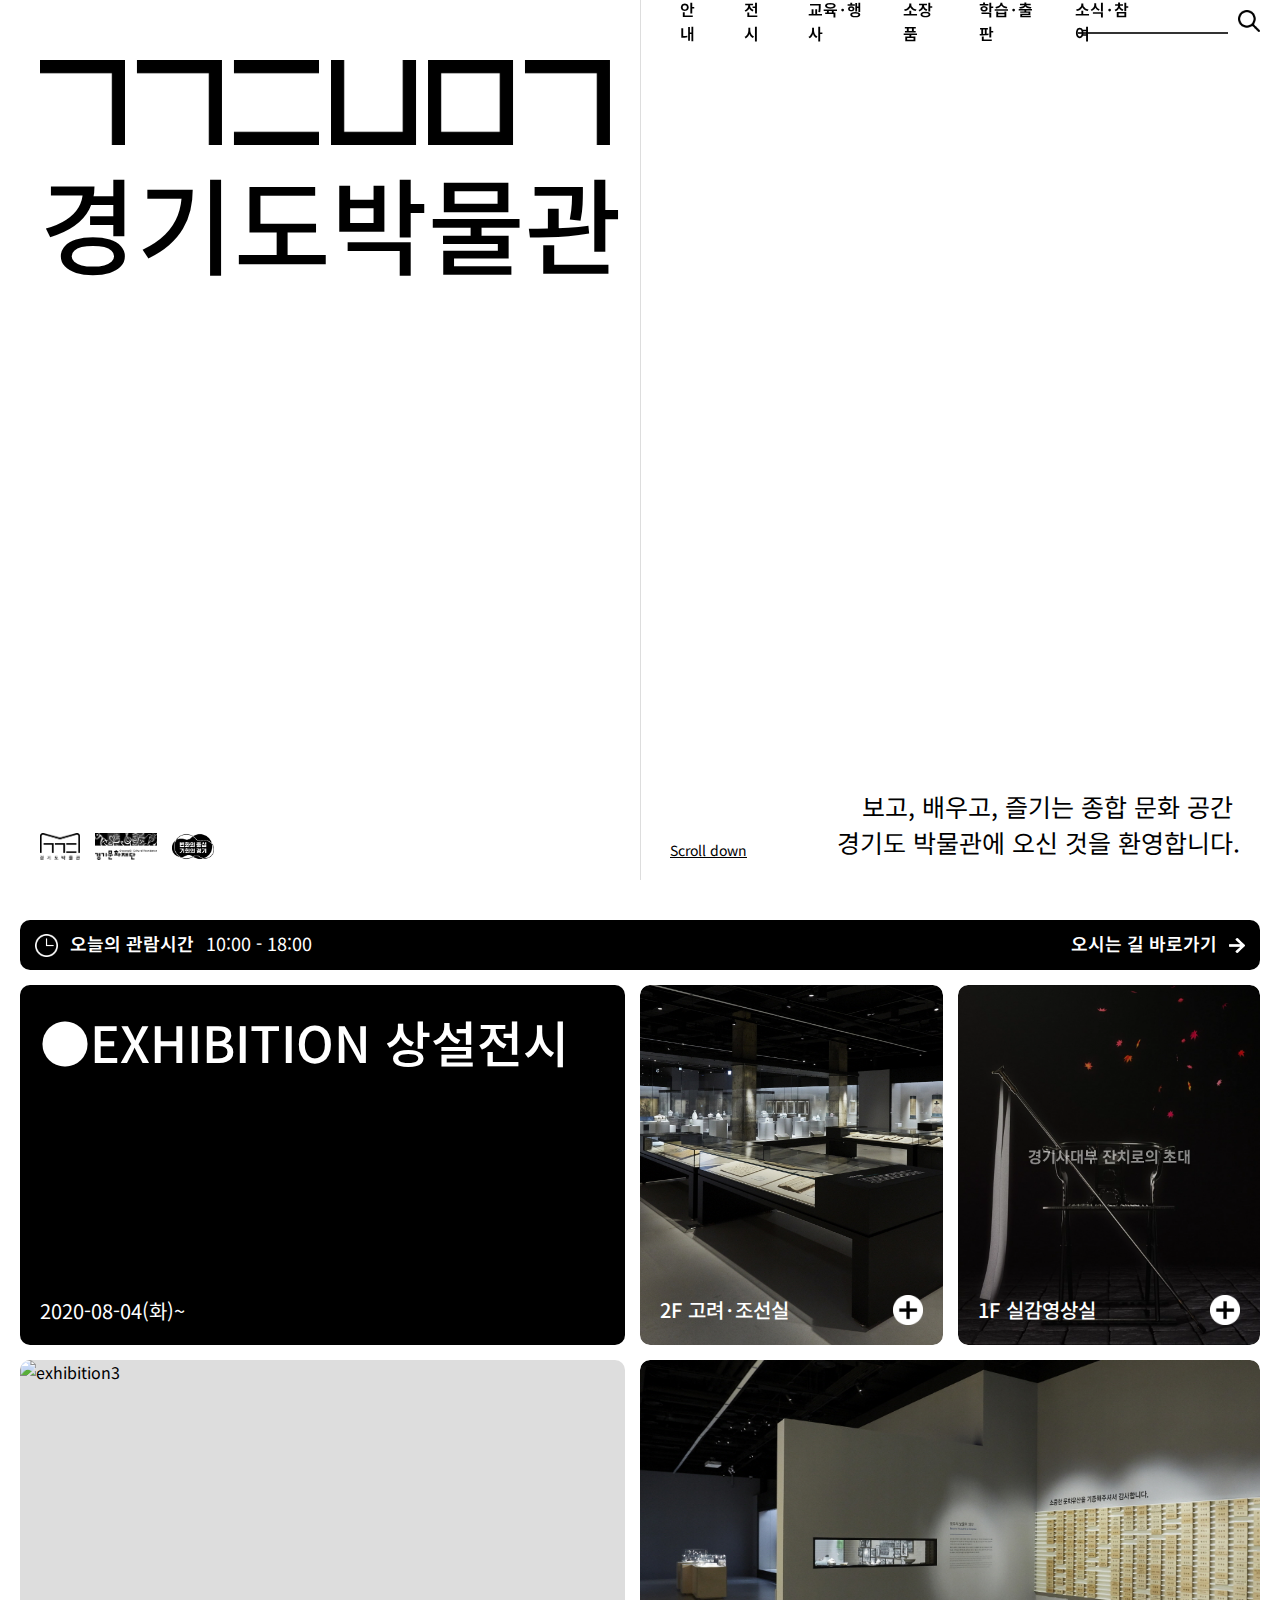
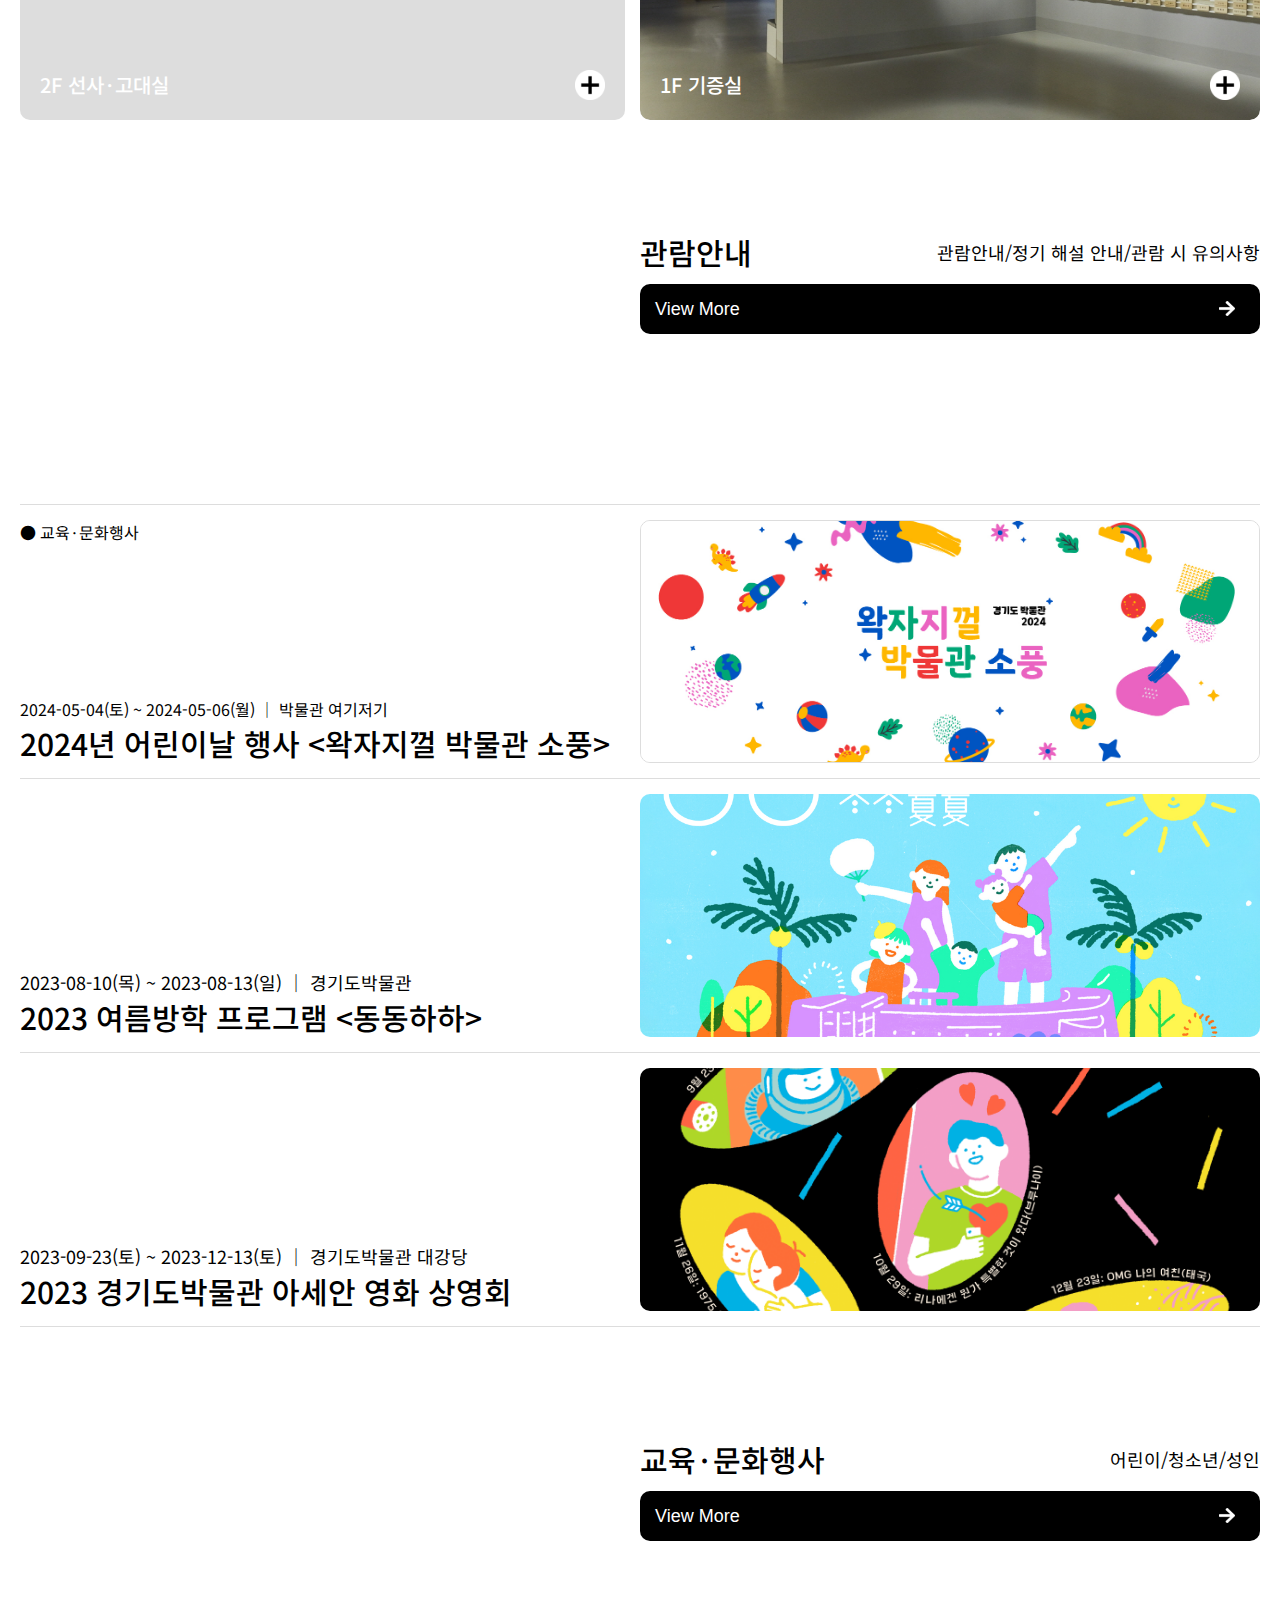
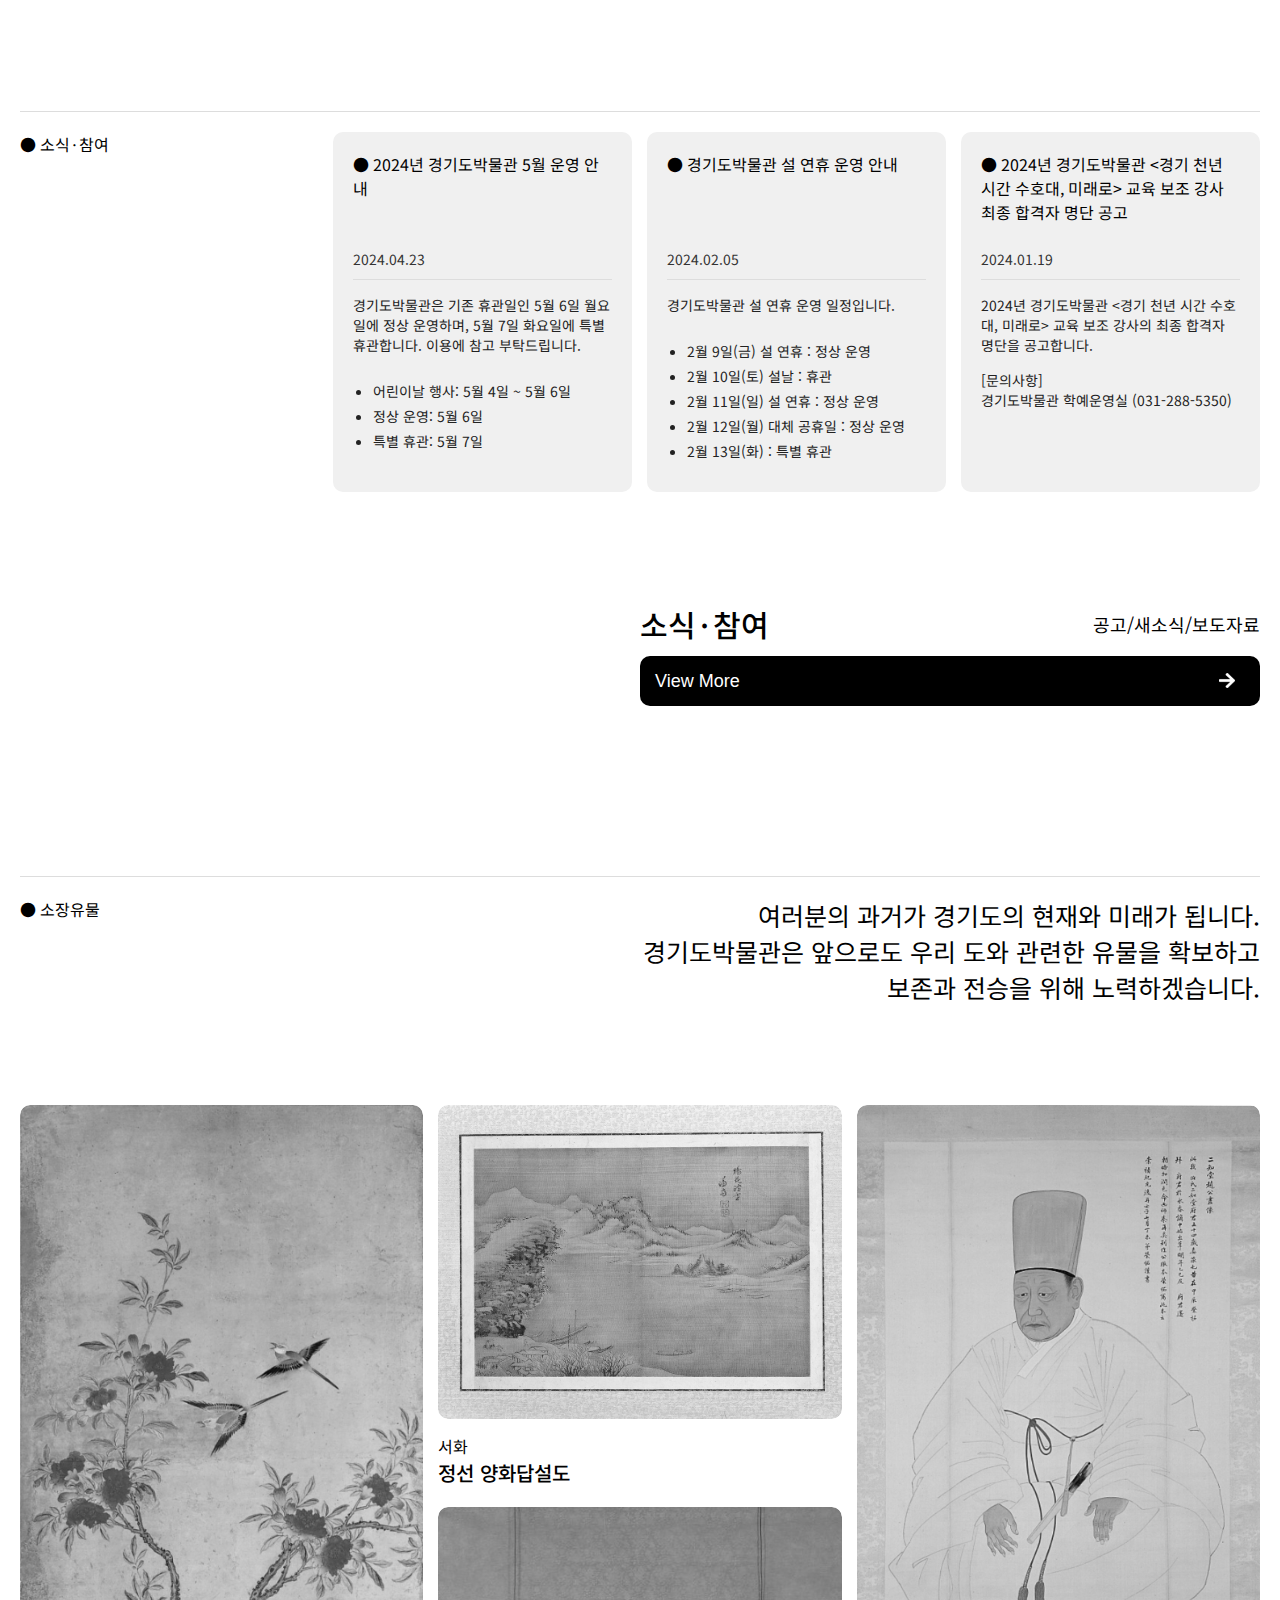
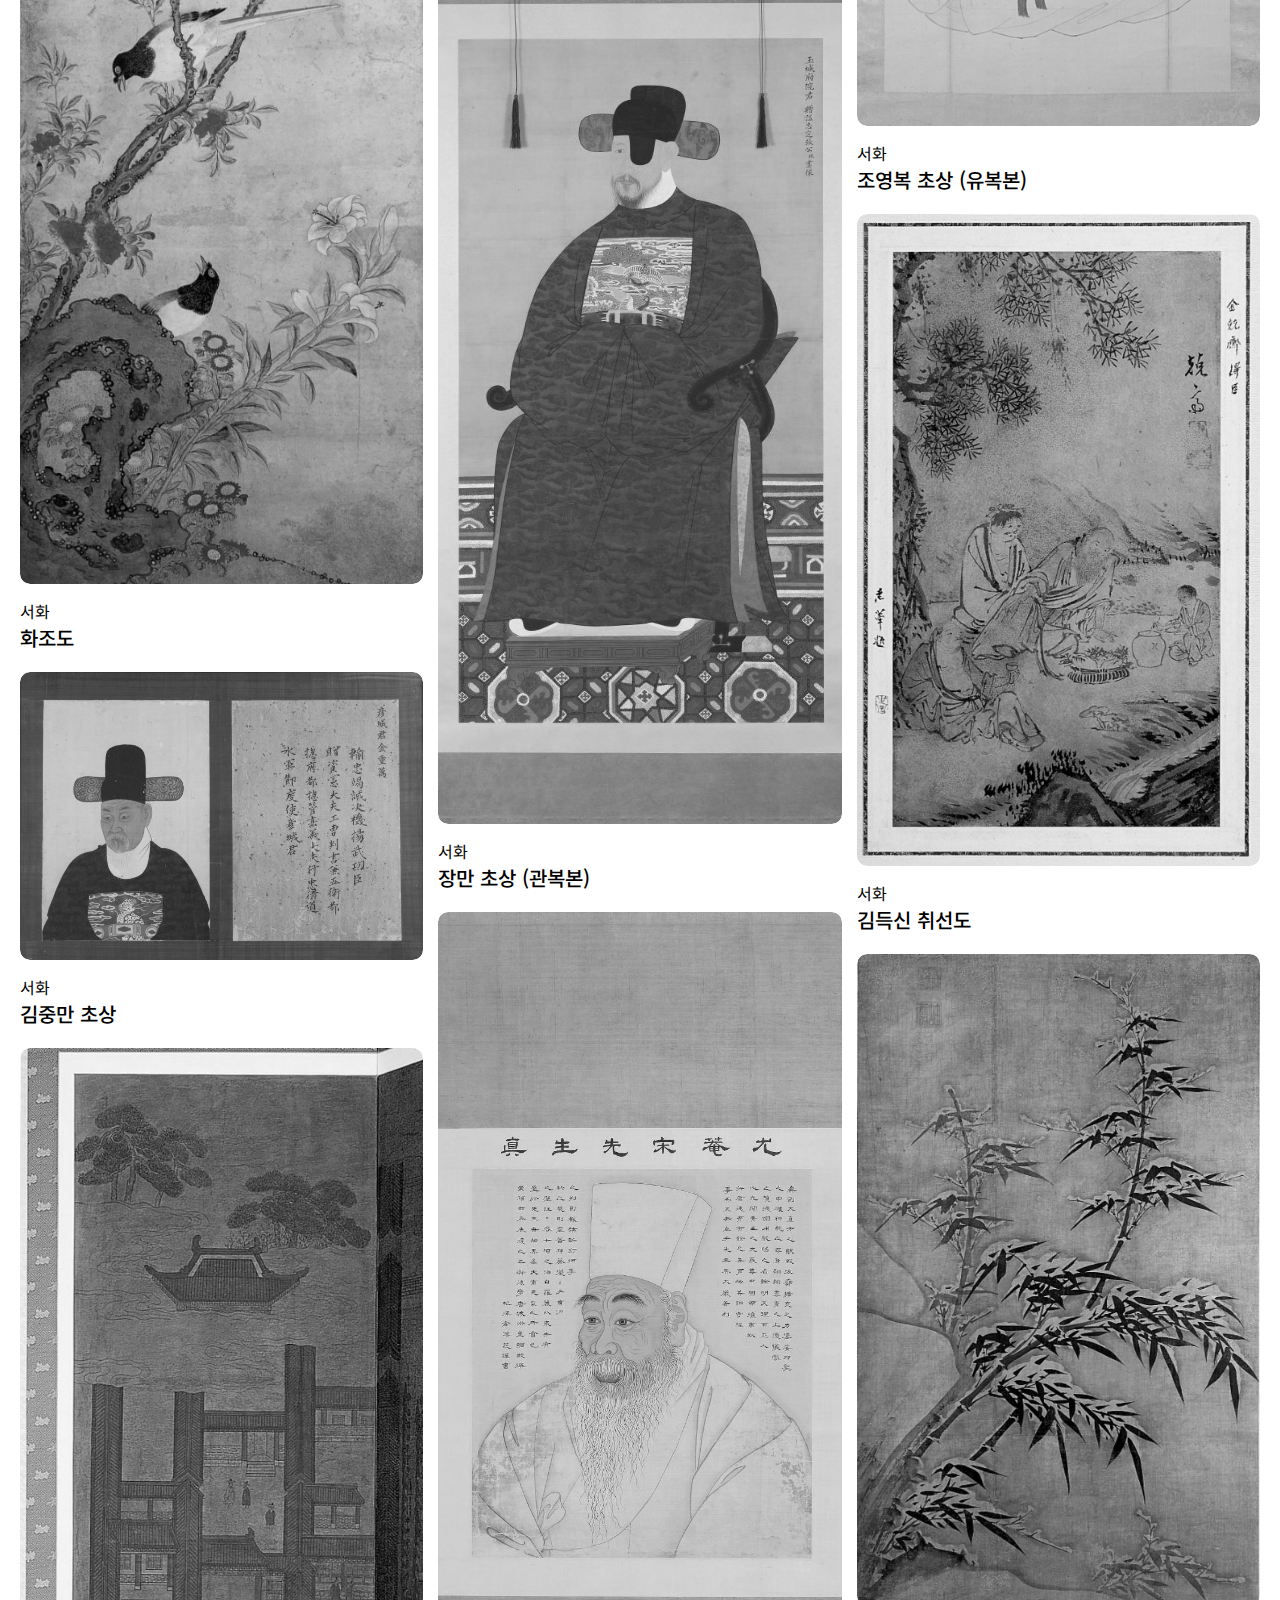
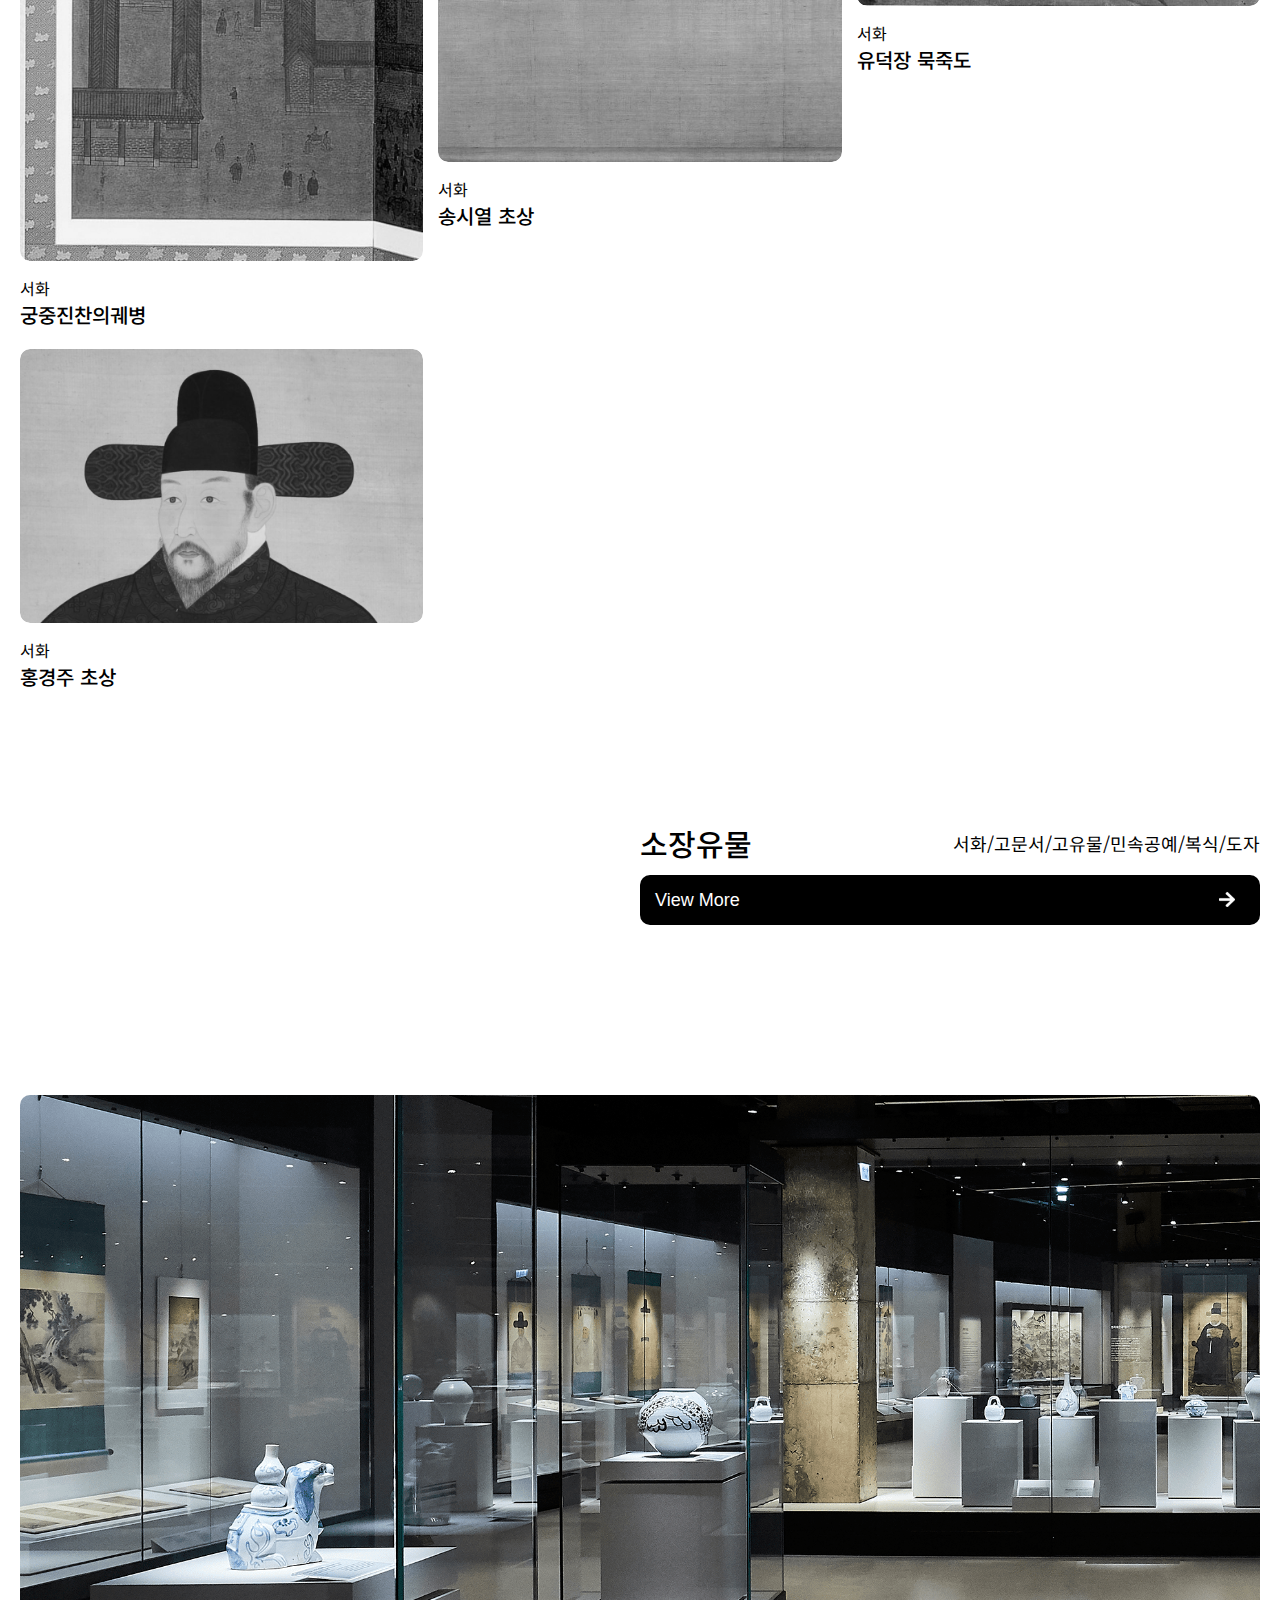
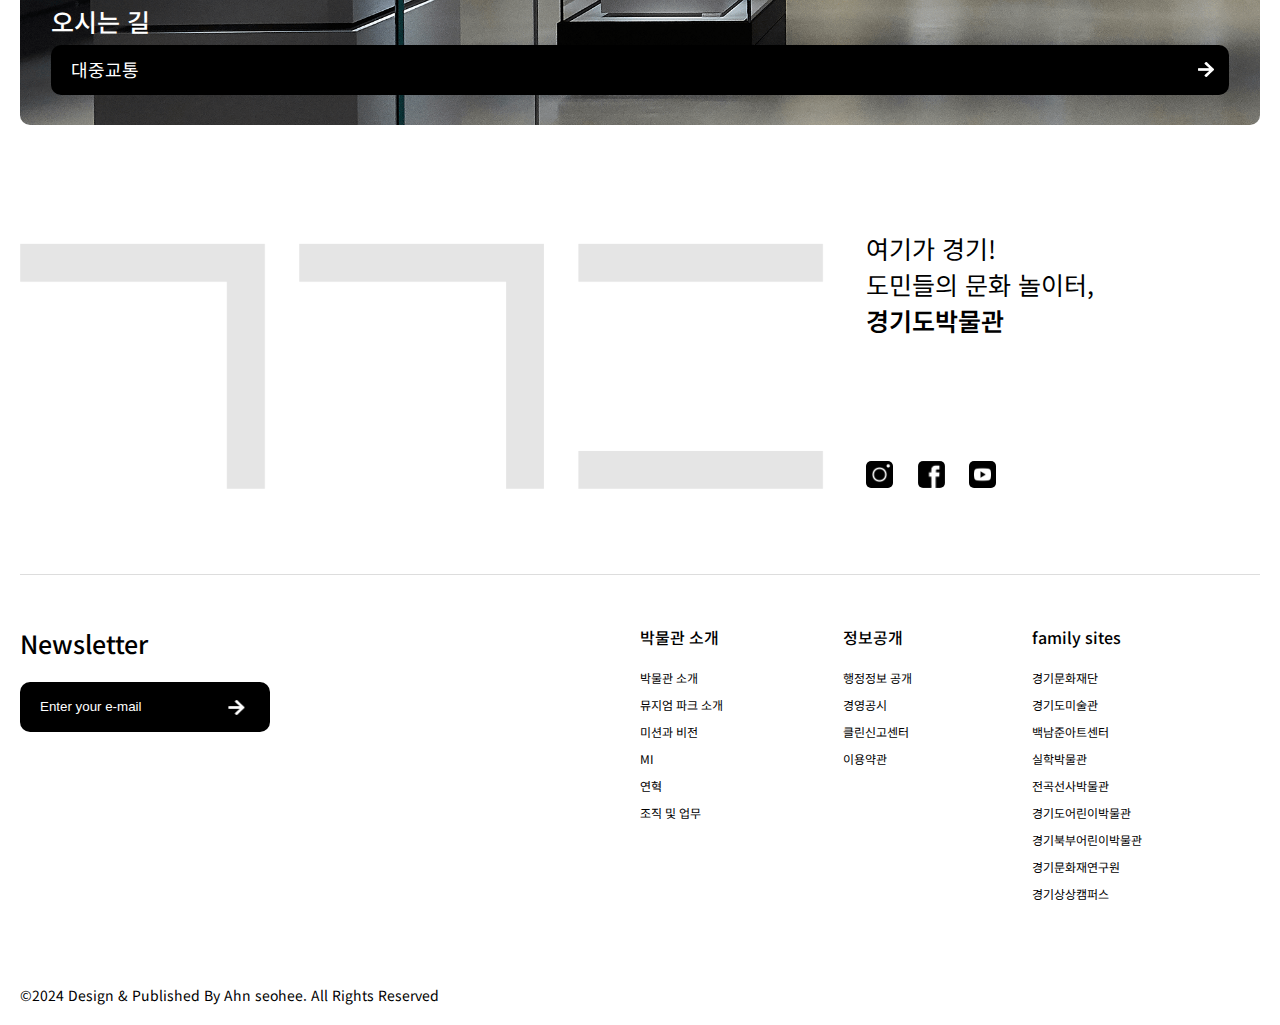
==== commit 19a4741c: "script 작업" ====
--- a/index.html
+++ b/index.html
@@ -4,7 +4,7 @@
 <head>
   <meta charset="utf-8">
   <title>경기도박물관</title>
-  <!-- <meta name="viewport" content="width=devi-width,initial-scale=1,minimum-scale=1,maximum-scale=1,user-scalable=no"> -->
+  <meta name="viewport" content="width=devi-width,initial-scale=1,minimum-scale=1,maximum-scale=1,user-scalable=no">
   <!-- favicon -->
   <link rel="icon" href="./favicon/favicon-32x32.png" sizes="any">
   <link rel="icon" href="./favicon/browserconfig.xml" type="image/svg+xml">
@@ -16,6 +16,8 @@
   <meta property="og:image" content="https://seohee423.github.io/Gyeonggi-Province-Museum//images/상설전시3.jpg">
   <meta property="og:description" content="여기가 경기! 도민들의 문화 놀이터, 경기도박물관">
   <meta property="og:type" content="website">
+  <!-- jQuery UI CSS -->
+  <link rel="stylesheet" href="./assets/js/jquery-ui.css">
   <!-- reset css -->
   <link rel="stylesheet" href="./assets/style/reset.css">
   <!-- 공통된 css style -->
@@ -28,27 +30,33 @@
   <script src="./assets/js/jquery-ui.min.js"></script>
   <!-- page 별 사용되는 js -->
   <script defer src="./index.js"></script>
-  <!-- jQuery UI CSS -->
-  <link rel="stylesheet" href="./assets/js/jquery-ui.css">
+
 </head>
 
 <body>
+  <!----------- cursor ---------->
+  <div class="cursor-img">
+    <img src="./images/cursor.png" alt="cursor Image" class="image-effect" id="cursorImage">
+  </div>
 
   <!----------- header ---------->
   <header>
     <div class="menu-logo-wrapper">
-      <a href=""><img src="./images/경기도박물관logoblack.png" alt=""></a>
+      <a href="./index.html"><img src="./images/경기도박물관logoblack.png" alt="header logo"></a>
     </div>
     <div class="menu-wrapper">
       <ul class="global-menu">
-        <li><a href="">안내</a></li>
-        <li><a href="">전시</a></li>
-        <li><a href="">교육·행사</a></li>
-        <li><a href="">소장품</a></li>
-        <li><a href="">학습·출판</a></li>
-        <li><a href="">소식·참여</a></li>
+        <li><a href="#">안내</a></li>
+        <li><a href="#">전시</a></li>
+        <li><a href="#">교육·행사</a></li>
+        <li><a href="#">소장품</a></li>
+        <li><a href="#">학습·출판</a></li>
+        <li><a href="#">소식·참여</a></li>
       </ul>
-      <a href=""><img src="./images/menu.png" alt="menu"></a>
+      <form class="search">
+        <input type="search">
+        <a href="#"><img src="./images/search.png" alt="serach icon"></a>
+      </form>
     </div>
   </header>
 
@@ -56,21 +64,23 @@
   <section class="main-wrapper">
     <div class="main-left">
       <div class="main-logo">
-        <img src="./images/ㄱㄱㄷㅂㅁㄱlogo.png" alt="">
+        <img src="./images/ㄱㄱㄷㅂㅁㄱlogo.png" alt="main logo">
         <h2>경기도박물관</h2>
       </div>
       <div class="agency-logo">
-        <img src="./images/경기도박물관logoblack.png" alt="">
-        <img src="./images/경기문화재단logo.png" alt="">
-        <img src="./images/경기logo.png" alt="">
+        <img src="./images/경기도박물관logoblack.png" alt="logo1">
+        <img src="./images/경기문화재단logo.png" alt="logo2">
+        <img src="./images/경기logo.png" alt="logo3">
       </div>
     </div>
     <div class="main-right">
-      <h3>보고, 배우고, 즐기는 종합 문화 공간<br>경기도 박물관에 오신 것을 환영합니다.</h3>
       <p>Scroll down</p>
-    </div>
-    <div class="video-wrapper">
-      <video src="./images/main-video.mp4" autoplay muted loop></video>
+      <h3>보고, 배우고, 즐기는 종합 문화 공간&nbsp;<br>경기도 박물관에 오신 것을 환영합니다.</h3>
+    </div>
+    <div class="video-container">
+      <div class="video-wrapper">
+        <video src="./images/main-video.mp4" autoplay muted loop></video>
+      </div>
     </div>
   </section>
 
@@ -78,13 +88,13 @@
   <section class="exhibition-wrapper">
     <div class="exhibition-info-wrapper">
       <div class="exhibition-info">
-        <img src="./images/clock.png" alt="">
+        <img src="./images/clock.png" alt="clock icon">
         <h4>오늘의 관람시간</h4>
         <p>10:00 - 18:00</p>
       </div>
       <div class="location-info">
         <h4>오시는 길 바로가기</h4>
-        <img src="./images/arrow.png" alt="">
+        <img src="./images/arrow.png" alt="arrow icon">
       </div>
     </div>
     <div class="exhibition">
@@ -94,38 +104,38 @@
       </div>
       <div class="exhibition-contents contents1">
         <div class="exhibition-img-wrapper">
-          <img src="./images/상설전시1.jpg" alt="">
+          <img src="./images/상설전시1.jpg" alt="exhibition1">
         </div>
         <div class="exhibition-txt-wrapper">
           <h3 class="exhibition-title">2F 고려·조선실</h3>
-          <img src="./images/more-btn.png" alt="">
+          <img src="./images/more-btn.png" alt="more-btn">
         </div>
       </div>
       <div class="exhibition-contents contents2">
         <div class="exhibition-img-wrapper">
-          <img src="./images/상설전시2.png" alt="">
+          <img src="./images/상설전시2.png" alt="exhibition2">
         </div>
         <div class="exhibition-txt-wrapper">
           <h3 class="exhibition-title">1F 실감영상실</h3>
-          <img src="./images/more-btn.png" alt="">
+          <img src="./images/more-btn.png" alt="more-btn">
         </div>
       </div>
       <div class="exhibition-contents contents3">
         <div class="exhibition-img-wrapper">
-          <img src="./images/상설전시3.jpg" alt="">
+          <img src="./images/상설전시3.jpg" alt="exhibition3">
         </div>
         <div class="exhibition-txt-wrapper">
           <h3 class="exhibition-title">2F 선사·고대실</h3>
-          <img src="./images/more-btn.png" alt="">
+          <img src="./images/more-btn.png" alt="more-btn">
         </div>
       </div>
       <div class="exhibition-contents contents4">
         <div class="exhibition-img-wrapper">
-          <img src="./images/상설전시4.jpg" alt="">
+          <img src="./images/상설전시4.jpg" alt="exhibition4">
         </div>
         <div class="exhibition-txt-wrapper">
           <h3 class="exhibition-title">1F 기증실</h3>
-          <img src="./images/more-btn.png" alt="">
+          <img src="./images/more-btn.png" alt="more-btn">
         </div>
       </div>
     </div>
@@ -135,10 +145,10 @@
         <h3>관람안내</h3>
         <p>관람안내/정기 해설 안내/관람 시 유의사항</p>
       </div>
-      <a href="" class="view-more-btn">
-        <p>view more</p>
-        <img src="./images/arrow.png" alt="">
-      </a>
+      <div class="view-more-btn-wrapper">
+        <button class="view-more-btn">view more</button>
+        <img src="./images/arrow.png" alt="arrow icon">
+      </div>
     </div>
   </section>
 
@@ -153,7 +163,7 @@
         </div>
       </div>
       <div class="program-img">
-        <a href=""><img src="./images/문화행사1.jpg" alt=""></a>
+        <a href="#"><img src="./images/문화행사1.jpg" alt="program1"></a>
       </div>
     </div>
     <div class="program">
@@ -162,7 +172,7 @@
         <h3>2023 여름방학 프로그램 &lt;동동하하&gt;</h3>
       </div>
       <div class="program-img">
-        <a href=""><img src="./images/문화행사2.png" alt=""></a>
+        <a href="#"><img src="./images/문화행사2.png" alt="program2"></a>
       </div>
     </div>
     <div class="program">
@@ -171,7 +181,7 @@
         <h3>2023 경기도박물관 아세안 영화 상영회</h3>
       </div>
       <div class="program-img">
-        <a href=""><img src="./images/문화행사3.png" alt=""></a>
+        <a href="#"><img src="./images/문화행사3.png" alt="program3"></a>
       </div>
     </div>
     <div class="view-more-wrapper">
@@ -179,10 +189,10 @@
         <h3>교육·문화행사</h3>
         <p>어린이/청소년/성인</p>
       </div>
-      <a href="" class="view-more-btn">
-        <p>view more</p>
-        <img src="./images/arrow.png" alt="">
-      </a>
+      <div class="view-more-btn-wrapper">
+        <button class="view-more-btn">view more</button>
+        <img src="./images/arrow.png" alt="arrow icon">
+      </div>
     </div>
   </section>
 
@@ -230,10 +240,10 @@
         <h3>소식·참여</h3>
         <p>공고/새소식/보도자료</p>
       </div>
-      <a href="" class="view-more-btn">
-        <p>view more</p>
-        <img src="./images/arrow.png" alt="">
-      </a>
+      <div class="view-more-btn-wrapper">
+        <button class="view-more-btn">view more</button>
+        <img src="./images/arrow.png" alt="arrow icon">
+      </div>
     </div>
   </section>
 
@@ -243,12 +253,11 @@
       <p>● 소장유물</p>
       <p>여러분의 과거가 경기도의 현재와 미래가 됩니다.<br>경기도박물관은 앞으로도 우리 도와 관련한 유물을 확보하고<br>보존과 전승을 위해 노력하겠습니다.</p>
     </div>
-
     <div class="items-contents-wrapper">
       <div class="items-list1">
         <div class="items">
           <div class="items-img-wrapper">
-            <img src="./images/소장유물1.jpg" alt="">
+            <img src="./images/소장유물1.jpg" alt="items1">
           </div>
           <div class="items-txt-wrapper">
             <p>서화</p>
@@ -257,7 +266,7 @@
         </div>
         <div class="items">
           <div class="items-img-wrapper">
-            <img src="./images/소장유물2.jpg" alt="">
+            <img src="./images/소장유물2.jpg" alt="items2">
           </div>
           <div class="items-txt-wrapper">
             <p>서화</p>
@@ -266,7 +275,7 @@
         </div>
         <div class="items">
           <div class="items-img-wrapper">
-            <img src="./images/소장유물3.jpg" alt="">
+            <img src="./images/소장유물3.jpg" alt="items3">
           </div>
           <div class="items-txt-wrapper">
             <p>서화</p>
@@ -275,7 +284,7 @@
         </div>
         <div class="items">
           <div class="items-img-wrapper">
-            <img src="./images/소장유물4.jpg" alt="">
+            <img src="./images/소장유물4.jpg" alt="items4">
           </div>
           <div class="items-txt-wrapper">
             <p>서화</p>
@@ -286,7 +295,7 @@
       <div class="items-list2">
         <div class="items">
           <div class="items-img-wrapper">
-            <img src="./images/소장유물5.jpg" alt="">
+            <img src="./images/소장유물5.jpg" alt="items5">
           </div>
           <div class="items-txt-wrapper">
             <p>서화</p>
@@ -295,7 +304,7 @@
         </div>
         <div class="items">
           <div class="items-img-wrapper">
-            <img src="./images/소장유물6.jpg" alt="">
+            <img src="./images/소장유물6.jpg" alt="items6">
           </div>
           <div class="items-txt-wrapper">
             <p>서화</p>
@@ -304,7 +313,7 @@
         </div>
         <div class="items">
           <div class="items-img-wrapper">
-            <img src="./images/소장유물7.jpg" alt="">
+            <img src="./images/소장유물7.jpg" alt="items7">
           </div>
           <div class="items-txt-wrapper">
             <p>서화</p>
@@ -315,7 +324,7 @@
       <div class="items-list3">
         <div class="items">
           <div class="items-img-wrapper">
-            <img src="./images/소장유물8.jpg" alt="">
+            <img src="./images/소장유물8.jpg" alt="items8">
           </div>
           <div class="items-txt-wrapper">
             <p>서화</p>
@@ -324,7 +333,7 @@
         </div>
         <div class="items">
           <div class="items-img-wrapper">
-            <img src="./images/소장유물9.jpg" alt="">
+            <img src="./images/소장유물9.jpg" alt="items9">
           </div>
           <div class="items-txt-wrapper">
             <p>서화</p>
@@ -333,7 +342,7 @@
         </div>
         <div class="items">
           <div class="items-img-wrapper">
-            <img src="./images/소장유물10.jpg" alt="">
+            <img src="./images/소장유물10.jpg" alt="items10">
           </div>
           <div class="items-txt-wrapper">
             <p>서화</p>
@@ -342,24 +351,46 @@
         </div>
       </div>
     </div>
-
     <div class="view-more-wrapper">
       <div class="view-more-txt">
         <h3>소장유물</h3>
         <p>서화/고문서/고유물/민속공예/복식/도자</p>
       </div>
-      <a href="" class="view-more-btn">
-        <p>view more</p>
-        <img src="./images/arrow.png" alt="">
-      </a>
+      <div class="view-more-btn-wrapper">
+        <button class="view-more-btn">view more</button>
+        <img src="./images/arrow.png" alt="arrow icon">
+      </div>
     </div>
   </section>
 
   <!----------- 오시는길 ---------->
   <section class="location-wrapper">
+    <div class="location-img-container">
+      <div class="location-img fade">
+        <img src="./images/location1.png" alt="location1">
+      </div>
+      <div class="location-img fade">
+        <img src="./images/location2.jpg" alt="location2">
+      </div>
+      <div class="location-img fade">
+        <img src="./images/location3.jpg" alt="location3">
+      </div>
+      <div class="location-img fade">
+        <img src="./images/location4.jpg" alt="location4">
+      </div>
+      <div class="location-img fade">
+        <img src="./images/location5.jpg" alt="location5">
+      </div>
+      <div class="location-img fade">
+        <img src="./images/location6.jpg" alt="location6">
+      </div>
+      <div class="location-img fade">
+        <img src="./images/location7.jpg" alt="location7">
+      </div>
+    </div>
     <div class="location-btn-box">
       <h3>오시는 길</h3>
-      <div class="location-btn">
+      <div class="location-btn view-more-btn">
         <div class="location-txt wrapper">
           <div class="txt-wrapper active">
             <p>오시는 길</p>
@@ -371,20 +402,20 @@
             <p>주차안내</p>
           </div>
         </div>
-        <img src="./images/arrow.png" alt="">
+        <img src="./images/arrow.png" alt="arrow icon">
       </div>
     </div>
   </section>
 
   <footer>
     <div class="footer-top-wrapper">
-      <img src="./images/ㄱㄱㄷlogo.png" alt="" class="footer-logo">
+      <img src="./images/ㄱㄱㄷlogo.png" alt="logo" class="footer-logo">
       <div class="footer-txt">
         <h3>여기가 경기!<br>도민들의 문화 놀이터,<br><span>경기도박물관</span></h3>
         <div class="sns-logo">
-          <a href=""><img src="./images/instagram.png" alt=""></a>
-          <a href=""><img src="./images/facebook.png" alt="" class="facebook"></a>
-          <a href=""><img src="./images/youtube.png" alt=""></a>
+          <a href="#"><img src="./images/instagram.png" alt="instagram logo"></a>
+          <a href="#"><img src="./images/facebook.png" alt="facebook logo" class="facebook"></a>
+          <a href="#"><img src="./images/youtube.png" alt="youtube logo"></a>
         </div>
       </div>
     </div>
@@ -393,7 +424,7 @@
         <form class="newsletter-form">
           <p>Newsletter</p>
           <input type="search" placeholder="Enter your e-mail">
-          <a href=""><img src="./images/arrow.png" alt=""></a>
+          <a href="#"><img src="./images/arrow.png" alt="arrow icon"></a>
         </form>
         <p>©2024 Design & Published By Ahn seohee. All Rights Reserved</p>
       </div>
--- a/assets/style/global.css
+++ b/assets/style/global.css
@@ -5,6 +5,24 @@
   padding: 0px 20px;
 }
 
+/**** cursor ****/
+#cursorImage {
+  position: absolute;
+  width: 25px;
+  height: 25px;
+  pointer-events: none;
+  display: none;
+  z-index: 3;
+}
+
+.image-effect {
+  transition: filter 1s ease;
+}
+
+.image-effect.light {
+  filter: brightness(0) invert(1);
+}
+
 /**** header ****/
 header {
   width: 100%;
@@ -14,8 +32,8 @@
   align-items: center;
   position: fixed;
   top: 0;
-  z-index: 1000;
-  background-color: transparent; 
+  z-index: 2;
+  background-color: transparent;
   transition: 0.8s ease;
 }
 
@@ -75,10 +93,27 @@
   width: 100%;
 }
 
-header .menu-wrapper img {
+header .menu-wrapper .search {
+  width: 25%;
+  display: flex;
+  justify-content: flex-end;
+  align-items: center;
+}
+header .menu-wrapper .search input {
+  border: none;
+  border-bottom: 2px solid #333;
+  width: 150px;
+  height: 25px;
+  margin-right: 10px;
+}
+header .menu-wrapper .search img {
   width: 22px;
-  margin: 2px 20px 0px 0px;
-}
+  margin: 0px 20px 0px 0px;
+  display: block;
+  align-items: center;
+  justify-content: center;
+}
+
 
 /**** footer ****/
 footer {
@@ -227,7 +262,6 @@
 }
 
 
-
 /**** view-more-btn ****/
 .view-more-wrapper {
   margin: 110px 0px 150px 50%;
@@ -252,33 +286,65 @@
   font-size: var(--font-md);
 }
 
+.view-more-btn-wrapper {
+  position: relative;
+}
+.view-more-btn-wrapper img {
+  width: 16px;
+  height: 15px;
+  position: absolute;
+  top: 45%; right: 25px;
+  z-index: 2;
+  transition: 0.3s ease;
+}
+
+.view-more-btn-wrapper:hover img {
+  position: absolute;
+  top: 45%; right: 15px;
+}
+
 .view-more-btn {
   width: 100%;
   height: 50px;
+  color: var(--color-white);
   margin-top: 10px;
-  background-color: var(--color-black);
   border-radius: 10px;
   padding: 15px;
-  display: flex;
-  justify-content: space-between;
-  align-items: center;
-}
-
-.view-more-btn p {
   font-weight: 400;
   font-size: var(--font-md);
+  text-transform: capitalize;
+  text-align: left;
+  cursor: pointer;
+  transition: all 0.3s ease;
+  position: relative;
+  display: inline-block;
+}
+
+.view-more-btn {
+  background: var(--color-black);
+  border: none;
+  z-index: 1;
+}
+
+.view-more-btn:after {
+  position: absolute;
+  content: "";
+  width: 100%;
+  height: 0;
+  top: 0;
+  left: 0;
+  z-index: -1;
+  border-radius: 10px;
+  background-color: #333;
+  transition: all 0.3s ease;
+}
+
+.view-more-btn:hover {
   color: var(--color-white);
-  margin-bottom: 5px;
-}
-
-
-.view-more-btn img {
-  width: 16px;
-  height: 15px;
-  transform: translateX(-50%);
-  transition: transform 0.3s ease;
-}
-
-.view-more-btn:hover img {
-  transform: translateX(25%);
-}
+}
+
+.view-more-btn:hover:after {
+  top: auto;
+  bottom: 0;
+  height: 100%;
+}--- a/index.css
+++ b/index.css
@@ -6,12 +6,15 @@
   height: 100vh;
   display: flex;
   flex-wrap: wrap;
+  background: url(./images/line.png);
+  background-repeat: no-repeat;
+  background-size: 1px calc(100vh - 20px);
+  background-position: center top;
 }
 
 .main-wrapper .main-left {
   width: 50%;
   height: 100vh;
-  border-right: 1px solid #ddd;
   display: flex;
   flex-direction: column;
   justify-content: space-between;
@@ -24,16 +27,17 @@
   opacity: 0;
   transform: translateY(50%);
   transition: opacity 1.5s, transform 1.5s;
+  z-index: 1;
 }
 
 .main-left.show .main-logo {
   opacity: 1;
   transform: translateY(0);
+  margin: 60px 0px 0px 20px;
 }
 
 .main-wrapper .main-left .main-logo img {
   width: 570px;
-  margin-top: 20px;
   display: block;
   max-width: 100%;
   height: auto;
@@ -47,7 +51,8 @@
 .main-wrapper .main-left .agency-logo {
   display: flex;
   gap: 15px;
-  padding-bottom: 20px;
+  padding: 0px 0px 40px 20px;
+  z-index: 1;
 }
 
 .main-wrapper .main-left .agency-logo img {
@@ -59,49 +64,83 @@
   width: 50%;
   height: 100vh;
   display: flex;
-  flex-direction: column;
-  justify-content: flex-end;
+  flex-direction: row;
+  justify-content: space-between;
+  align-items: flex-end;
+  padding-left: 30px;
+}
+
+.main-wrapper .main-right p {
+  font-weight: 400;
+  font-size: var(--font-xsm);
+  margin-bottom: 40px;
+  text-decoration: underline;
+  z-index: -1;
 }
 
 .main-wrapper .main-right h3 {
   font-weight: 400;
   font-size: var(--font-xlg);
-  margin-bottom: 56px;
-  margin-left: 30px;
-}
-
-.main-wrapper .main-right p {
-  font-weight: 400;
-  font-size: var(--font-xsm);
-  text-decoration: underline;
-  padding-bottom: 20px;
-  margin-left: 30px;
+  margin : 0px 20px 40px 0px;
+  text-align: right;
+  z-index: 1;
+}
+
+.main-wrapper .video-container {
+  width: calc(100% - 40px);
+  height: calc(100% - 40px);
+  margin: 20px 0px;
+  border-radius: 10px;
+  position: absolute;
+  display: flex;
+  justify-content: center;
+  align-items: center;
+  z-index: 0;
 }
 
 .main-wrapper .video-wrapper {
+  width: 25%;
+  height: 30%;
+  border-radius: 10px;
+  position: absolute;
+  top: 50%;
+  left: 50%;
+  transform: translate(-50%, -50%);
+  transition: width 2s, height 2s;
+}
+
+.main-wrapper .video-wrapper video {
+  width: 100%;
   height: 100%;
-  width: calc(100% - 40px);
-  padding: 20px 0px;
-  position: absolute;
-  overflow: hidden;
-  display: flex;
-  justify-content: center;
-  align-items: center;
-  border-radius: 10px;
-}
-
-.main-wrapper .video-wrapper video {
-  height: 25%;
-  border-radius: 10px;
-}
-
-#main-video {
-  width: 100%;
-  height: 100%;
+  border-radius: 10px;
   object-fit: cover;
-  transform: scale(1);
-  transition: transform 0.3s ease;
-}
+}
+
+/* 색상 반전 */
+.main-wrapper .main-left .main-logo.on {
+  color: var(--color-white);
+}
+
+.main-wrapper .main-left .main-logo img.on {
+  filter: brightness(0) invert(1);
+}
+
+.main-wrapper .main-left .main-logo h2.on {
+  color: var(--color-white);
+}
+
+.main-wrapper .main-left .agency-logo.on {
+  color: var(--color-white);
+}
+
+.main-wrapper .main-left .agency-logo img.on {
+  filter: brightness(0) invert(1);
+}
+
+.main-wrapper .main-right.on {
+  color: var(--color-white);
+}
+
 
 /**** 관람안내 ****/
 .exhibition-wrapper {
@@ -310,8 +349,6 @@
   margin-top: 15px;
 }
 
-.program-wrapper .program .program-title-wrapper .program-txt {}
-
 .program-wrapper .program .program-title-wrapper .program-txt p {
   font-weight: 400;
   font-size: var(--font-sm);
@@ -333,13 +370,10 @@
   display: flex;
   align-items: center;
   justify-content: center;
-
-  /* 스크롤 이벤트 */
 }
 
 .program:first-child .program-img {
   border: 1px solid #ddd;
-  /* 테두리 스타일 */
 }
 
 .program-wrapper .program .program-img img {
@@ -347,11 +381,7 @@
   border-radius: 10px;
   transition: transform 0.5s ease;
   display: block;
-
-  /* 스크롤 이벤트 */
-
-}
-
+}
 
 .program-wrapper .program:hover img {
   transform: scale(1.05);
@@ -415,8 +445,6 @@
   margin-bottom: 10px;
 }
 
-.notice-wrapper .notice-contents-wrapper .notice-contents .notice-title {}
-
 .notice-wrapper .notice-contents-wrapper .notice-contents .notice-title h3 {
   width: 100%;
   font-weight: 400;
@@ -426,6 +454,7 @@
 
 .notice-wrapper .notice-contents-wrapper .notice-contents:hover .notice-title h3 {
   text-decoration: underline;
+  text-underline-offset: 0.3em;
 }
 
 .notice-wrapper .notice-contents-wrapper .notice-contents .notice-title p {
@@ -538,33 +567,65 @@
 /**** 오시는길 ****/
 .location-wrapper {
   width: 100%;
-  height: 90vh;
-  background: url(./images/오시는길1.png) 50% 50%;
-  background-size: cover;
-  background-position: 50%;
-  border-radius: 10px;
   display: flex;
   flex-direction: column;
   justify-content: flex-end;
-}
+  position: relative;
+}
+
+.location-wrapper .location-img-container {
+  position: relative;
+  width: 100%;
+  height: 70vh;
+  overflow: hidden;
+  border-radius: 10px;
+}
+
+/* 이미지 슬라이드 스타일 */
+.location-img {
+  width: 100%;
+  height: 100%;
+  position: absolute;
+  top: 0;
+  left: 0;
+  opacity: 0;
+  transition: opacity 1s ease;
+}
+
+.location-img.active {
+  opacity: 1;
+}
+
+.location-img img {
+  height: 100%;
+  width: 100%;
+  position: absolute;
+  top: 50%;
+  left: 50%;
+  transform: translate(-50%, -50%);
+  object-fit: cover;
+}
+
 
 .location-wrapper .location-btn-box {
+  width: 100%;
   margin-bottom: 30px;
+  position: absolute;
 }
 
 .location-wrapper .location-btn-box h3 {
   width: 95%;
   margin: 0 auto;
   font-weight: 500;
-  font-size: var(--font-xxlg);
+  font-size: var(--font-xlg);
   color: var(--color-white);
 }
 
 .location-wrapper .location-btn-box .location-btn {
   width: 95%;
-  height: 45px;
+  height: 50px;
   margin: 0 auto;
-  margin-top: 10px;
+  margin-top: 6px;
   background-color: var(--color-black);
   border-radius: 10px;
   padding: 15px;
@@ -574,9 +635,6 @@
   cursor: pointer;
   position: relative;
   overflow: hidden;
-}
-
-.location-wrapper .location-btn-box .location-btn .location-txt {
 }
 
 .location-wrapper .location-btn-box .location-btn .wrapper {
@@ -603,7 +661,7 @@
   font-weight: 400;
   font-size: var(--font-md);
   color: var(--color-white);
-  margin-bottom: 5px;
+  margin-top: 3px;
 }
 
 .location-wrapper .location-btn-box .location-btn img {
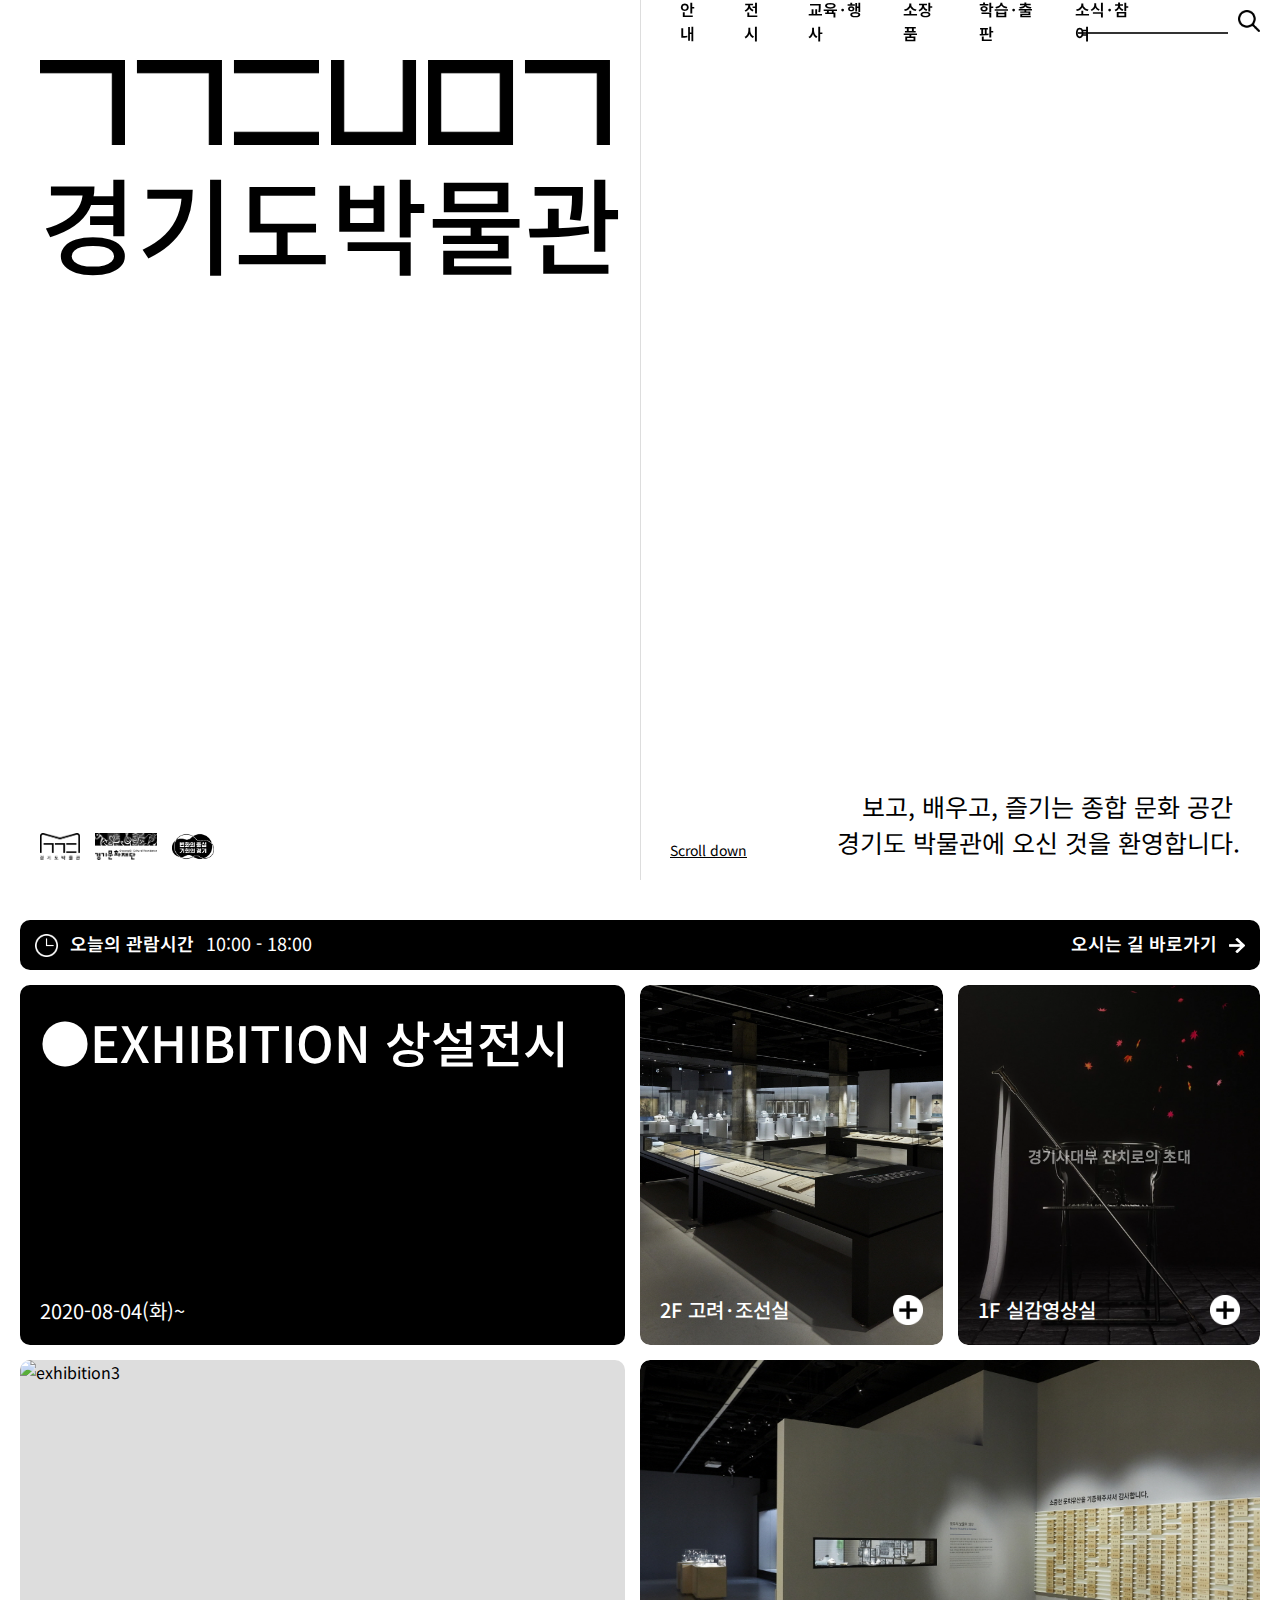
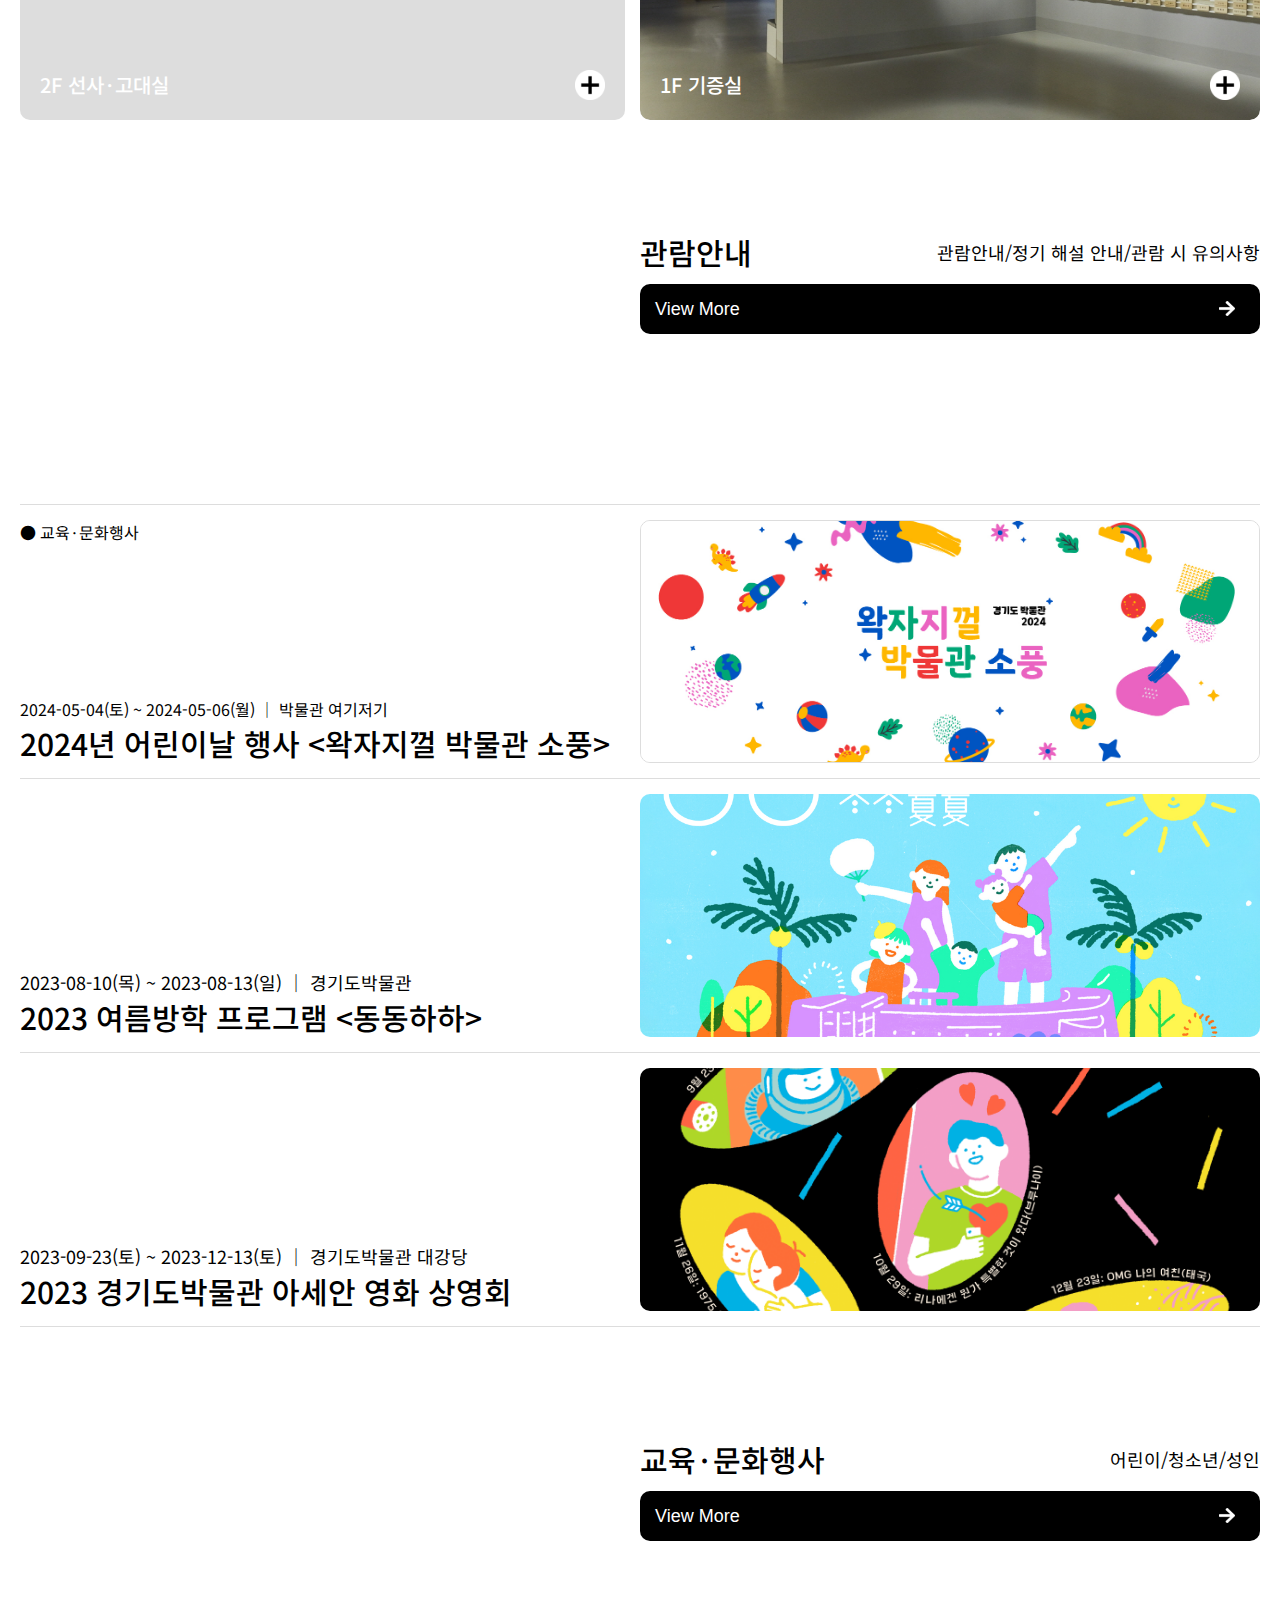
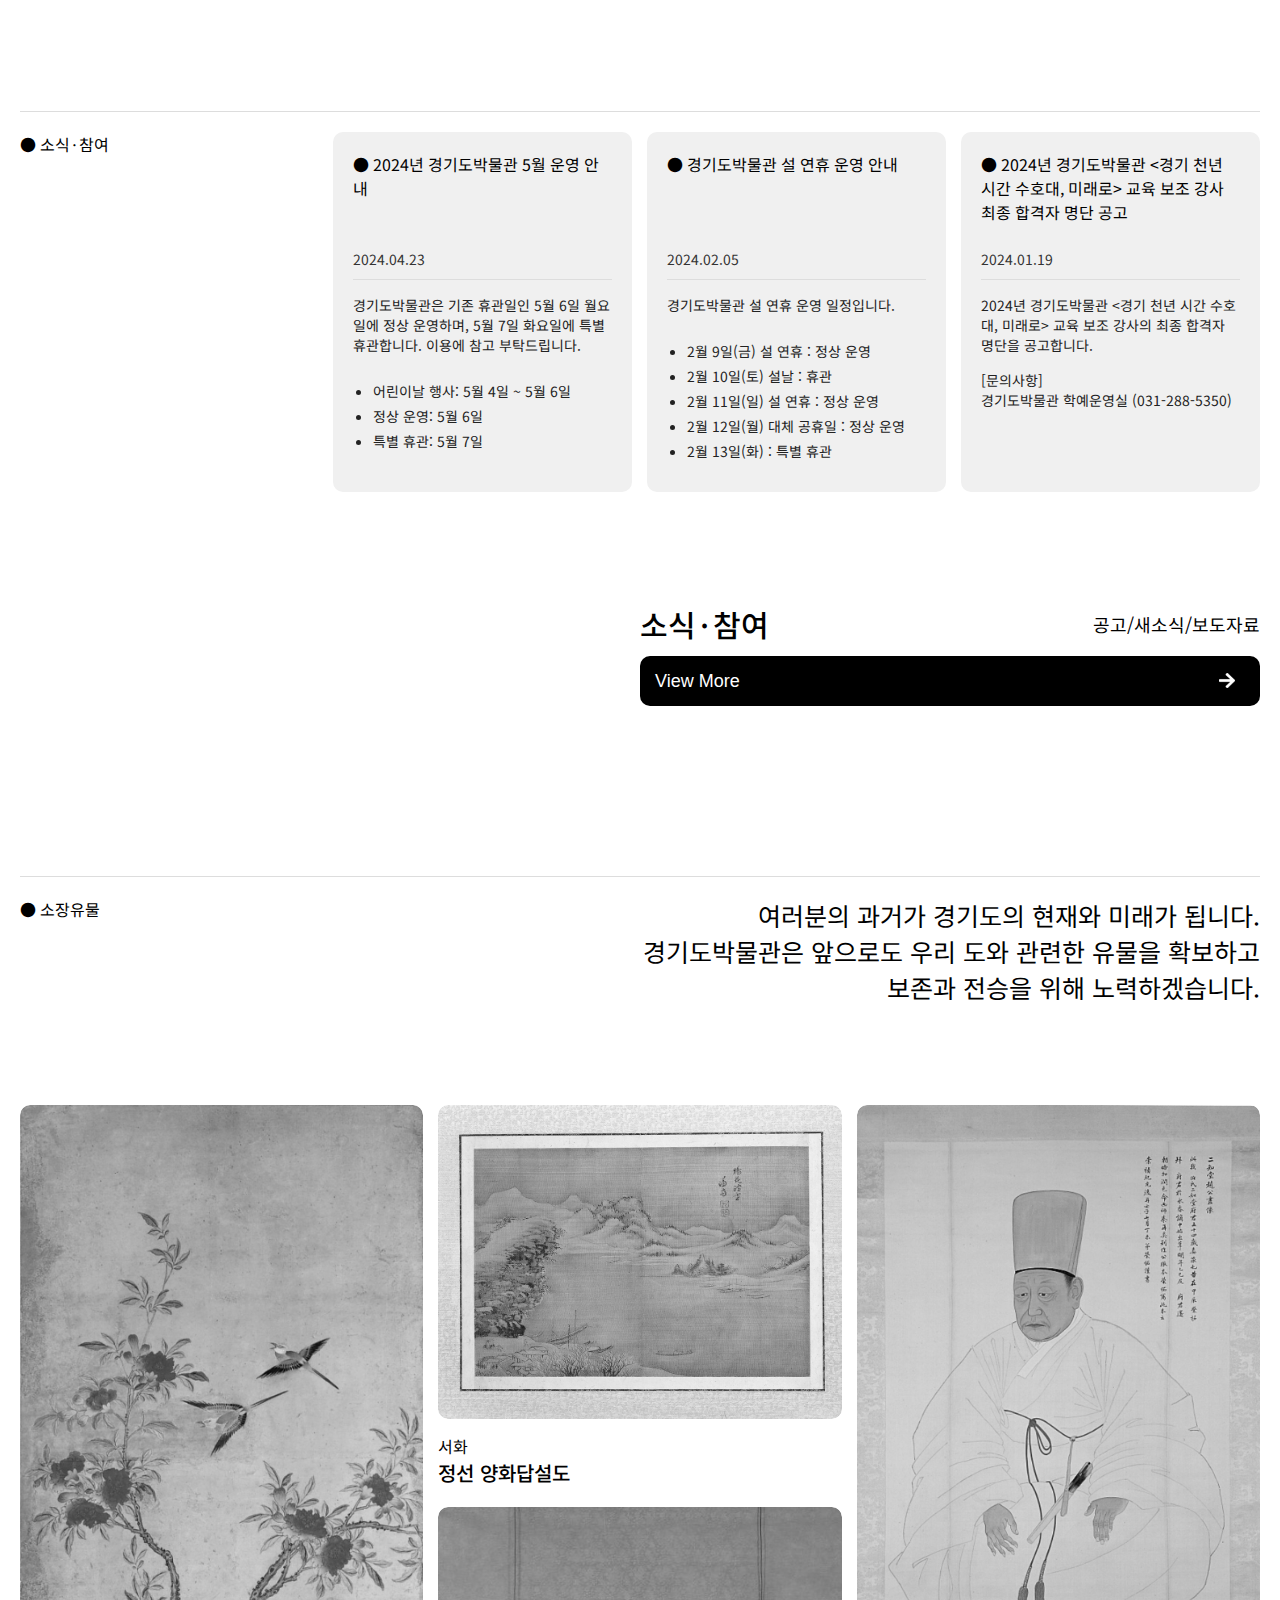
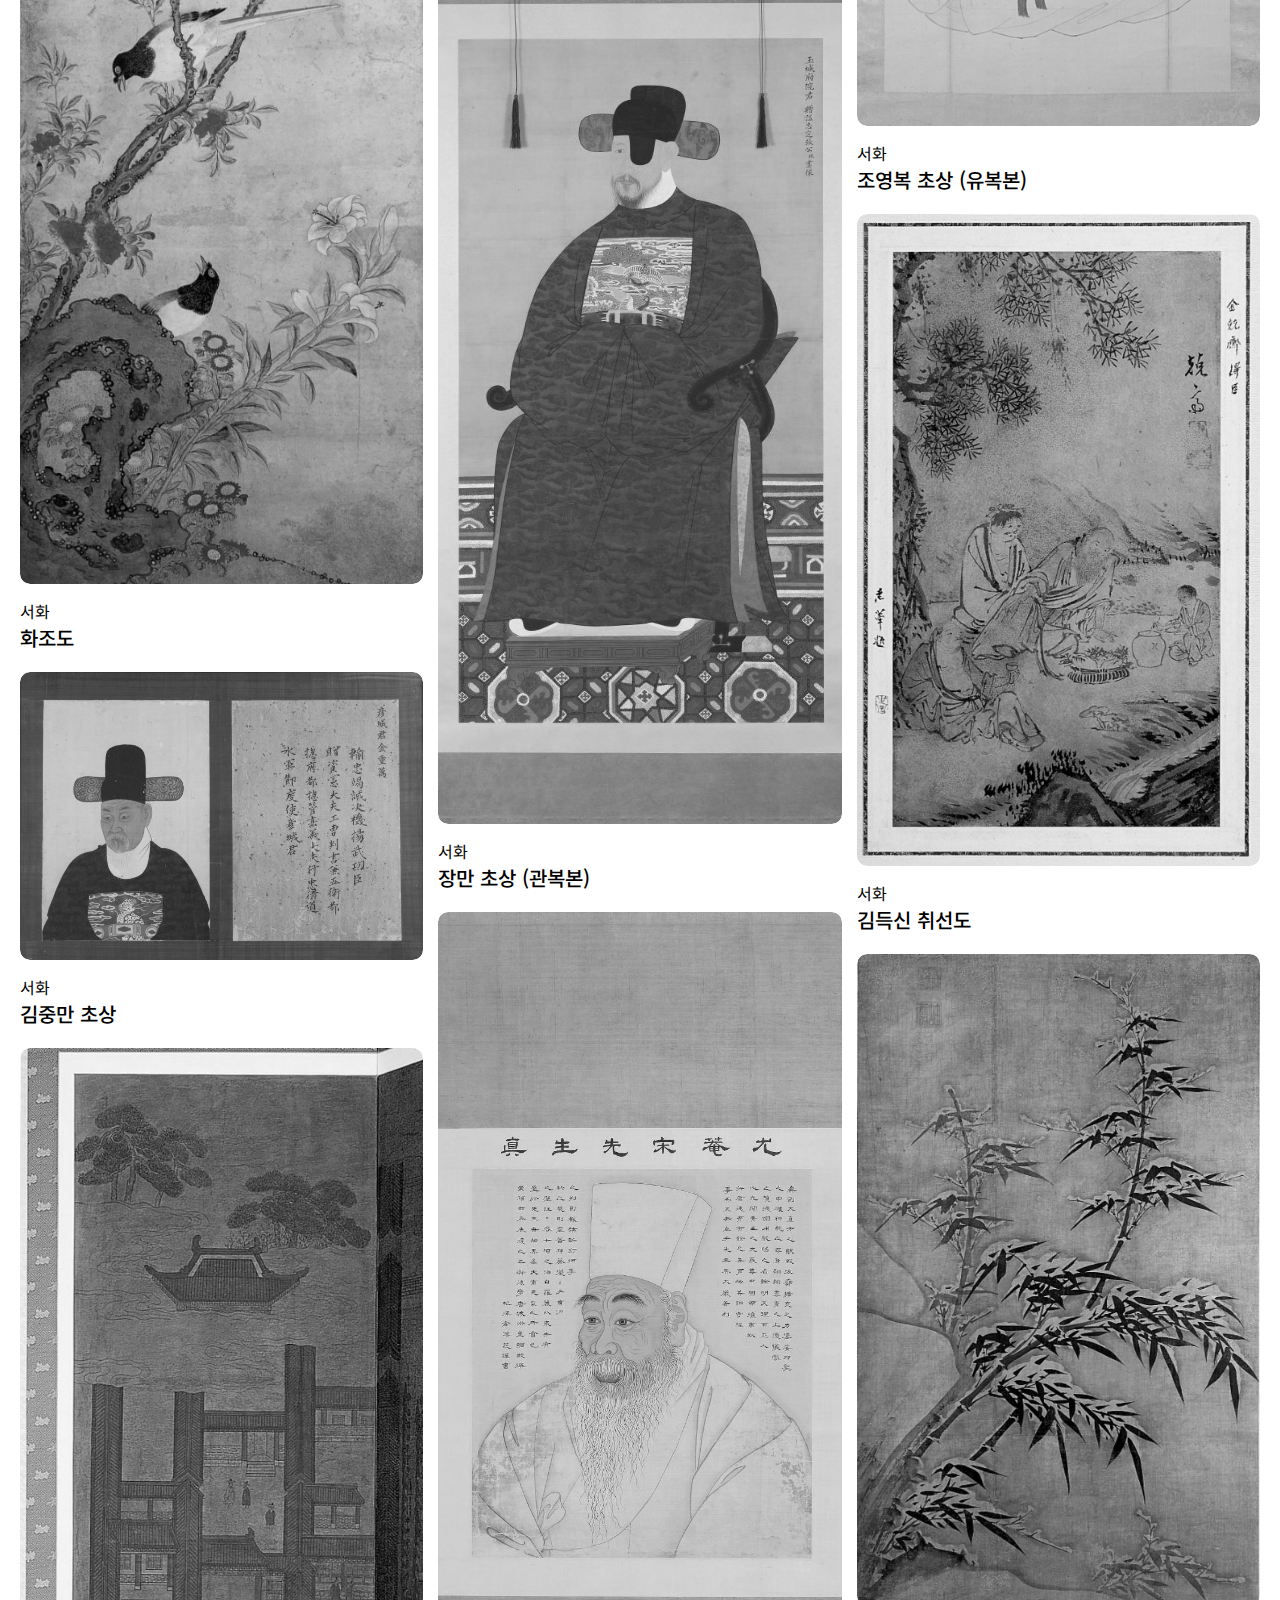
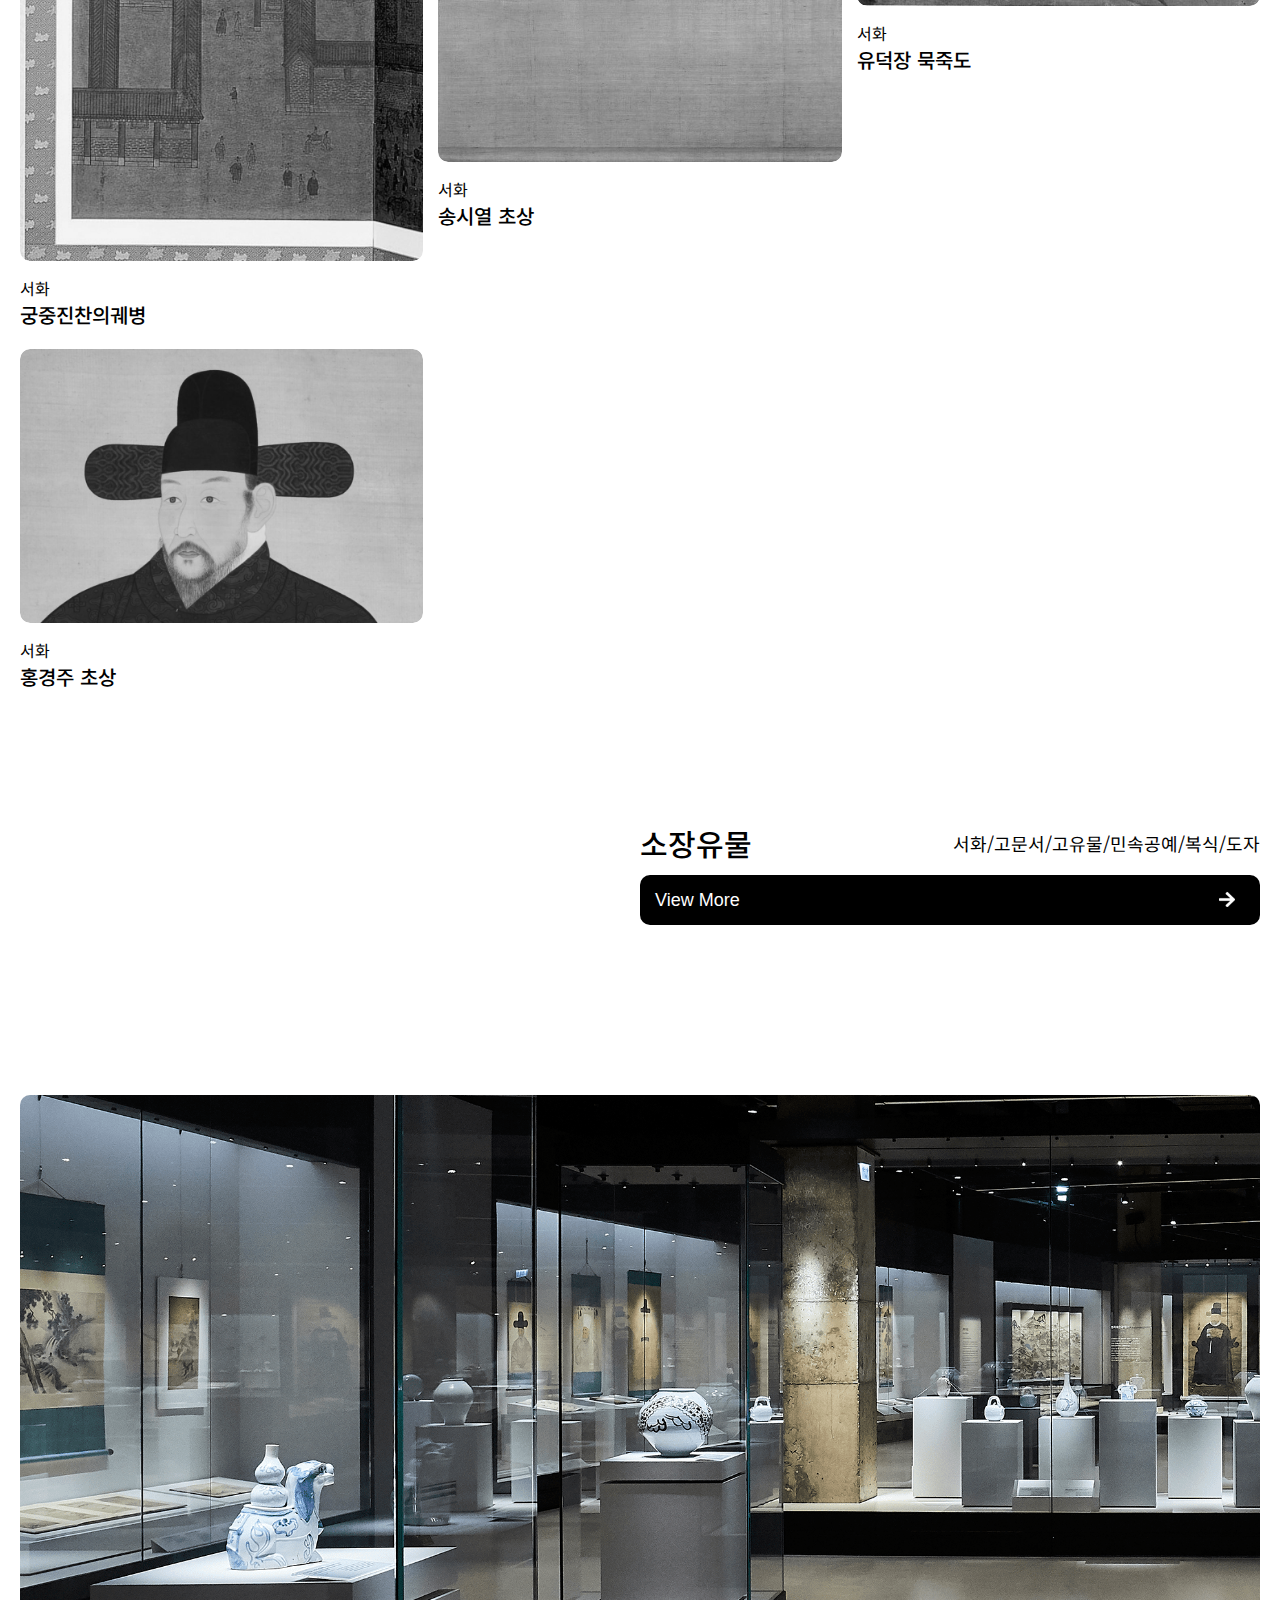
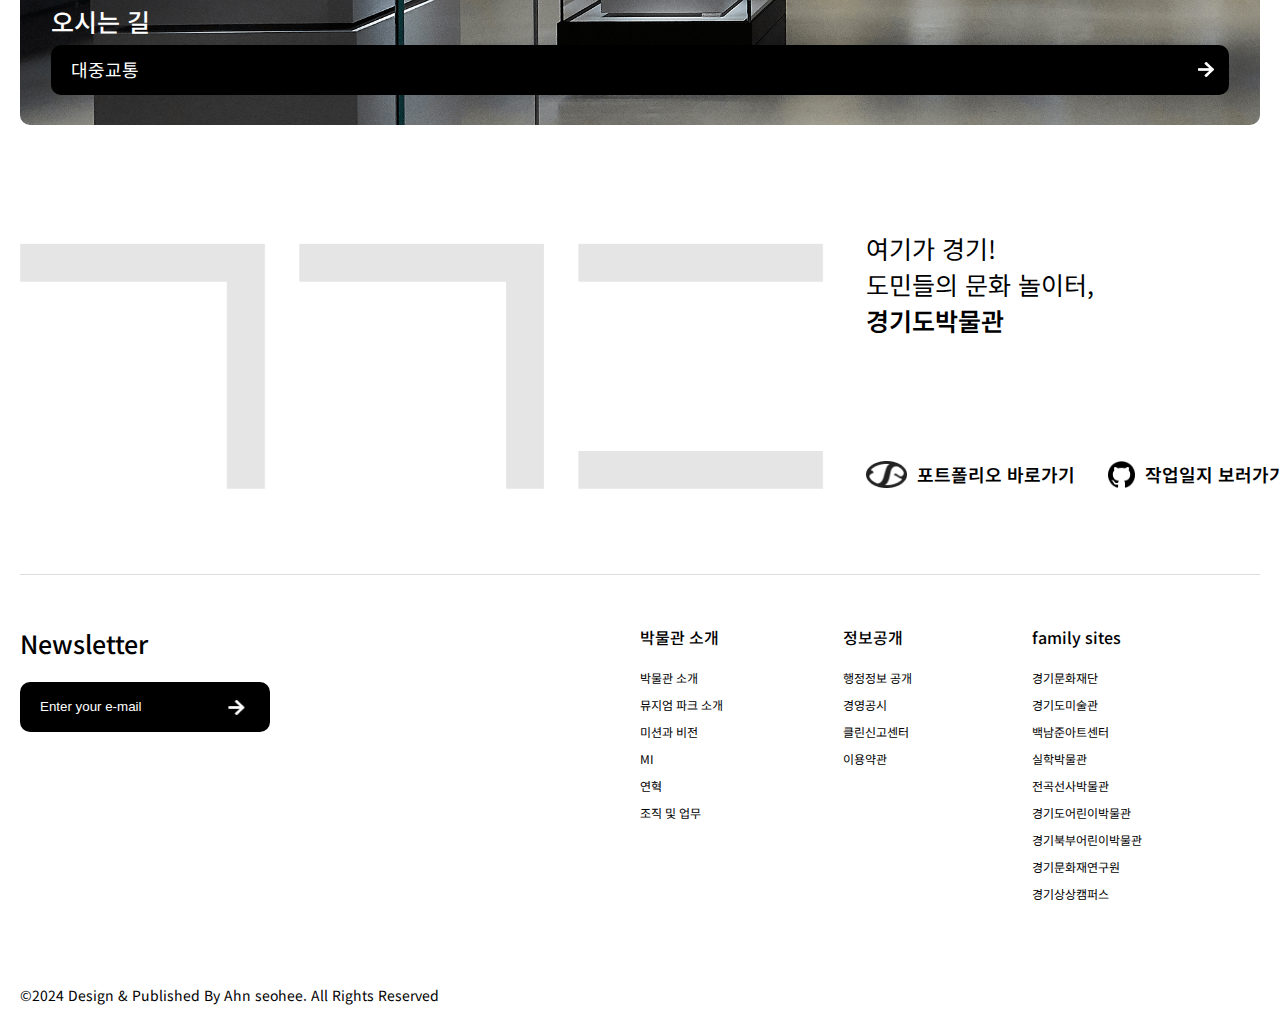
==== commit 4ae8df9a: "footer 수정" ====
--- a/index.html
+++ b/index.html
@@ -413,9 +413,8 @@
       <div class="footer-txt">
         <h3>여기가 경기!<br>도민들의 문화 놀이터,<br><span>경기도박물관</span></h3>
         <div class="sns-logo">
-          <a href="#"><img src="./images/instagram.png" alt="instagram logo"></a>
-          <a href="#"><img src="./images/facebook.png" alt="facebook logo" class="facebook"></a>
-          <a href="#"><img src="./images/youtube.png" alt="youtube logo"></a>
+          <a href="https://seohee423.github.io/portfolio/" target="_blank"><img src="./images/portfolio-logo.png" alt="portfolio logo">포트폴리오 바로가기</a>
+          <a href="https://github.com/seohee423/Gyeonggi-Province-Museum" target="_blank"><img src="./images/github-logo.png" alt="github logo">작업일지 보러가기</a>
         </div>
       </div>
     </div>
--- a/assets/style/global.css
+++ b/assets/style/global.css
@@ -162,16 +162,38 @@
 }
 
 footer .footer-top-wrapper .sns-logo {
-  width: 130px;
+  width: 420px;
   display: flex;
   align-items: center;
   justify-content: space-between;
 }
 
 footer .footer-top-wrapper .sns-logo img {
-  width: 27px;
   height: 27px;
   border-radius: 5px;
+  margin-right: 10px;
+}
+
+footer .footer-top-wrapper .sns-logo a {
+  font-weight: 600;
+  font-size: var(--font-md);
+  position: relative;
+  display: inline-block;
+}
+
+footer .footer-top-wrapper .sns-logo a::before {
+  content: '';
+  position: absolute;
+  bottom: -7px;
+  left: 0;
+  width: 0;
+  height: 2px;
+  background-color: #333;
+  transition: width 0.5s ease;
+}
+
+footer .footer-top-wrapper .sns-logo a:hover::before {
+  width: 100%;
 }
 
 footer .footer-bottom-wrapper {
